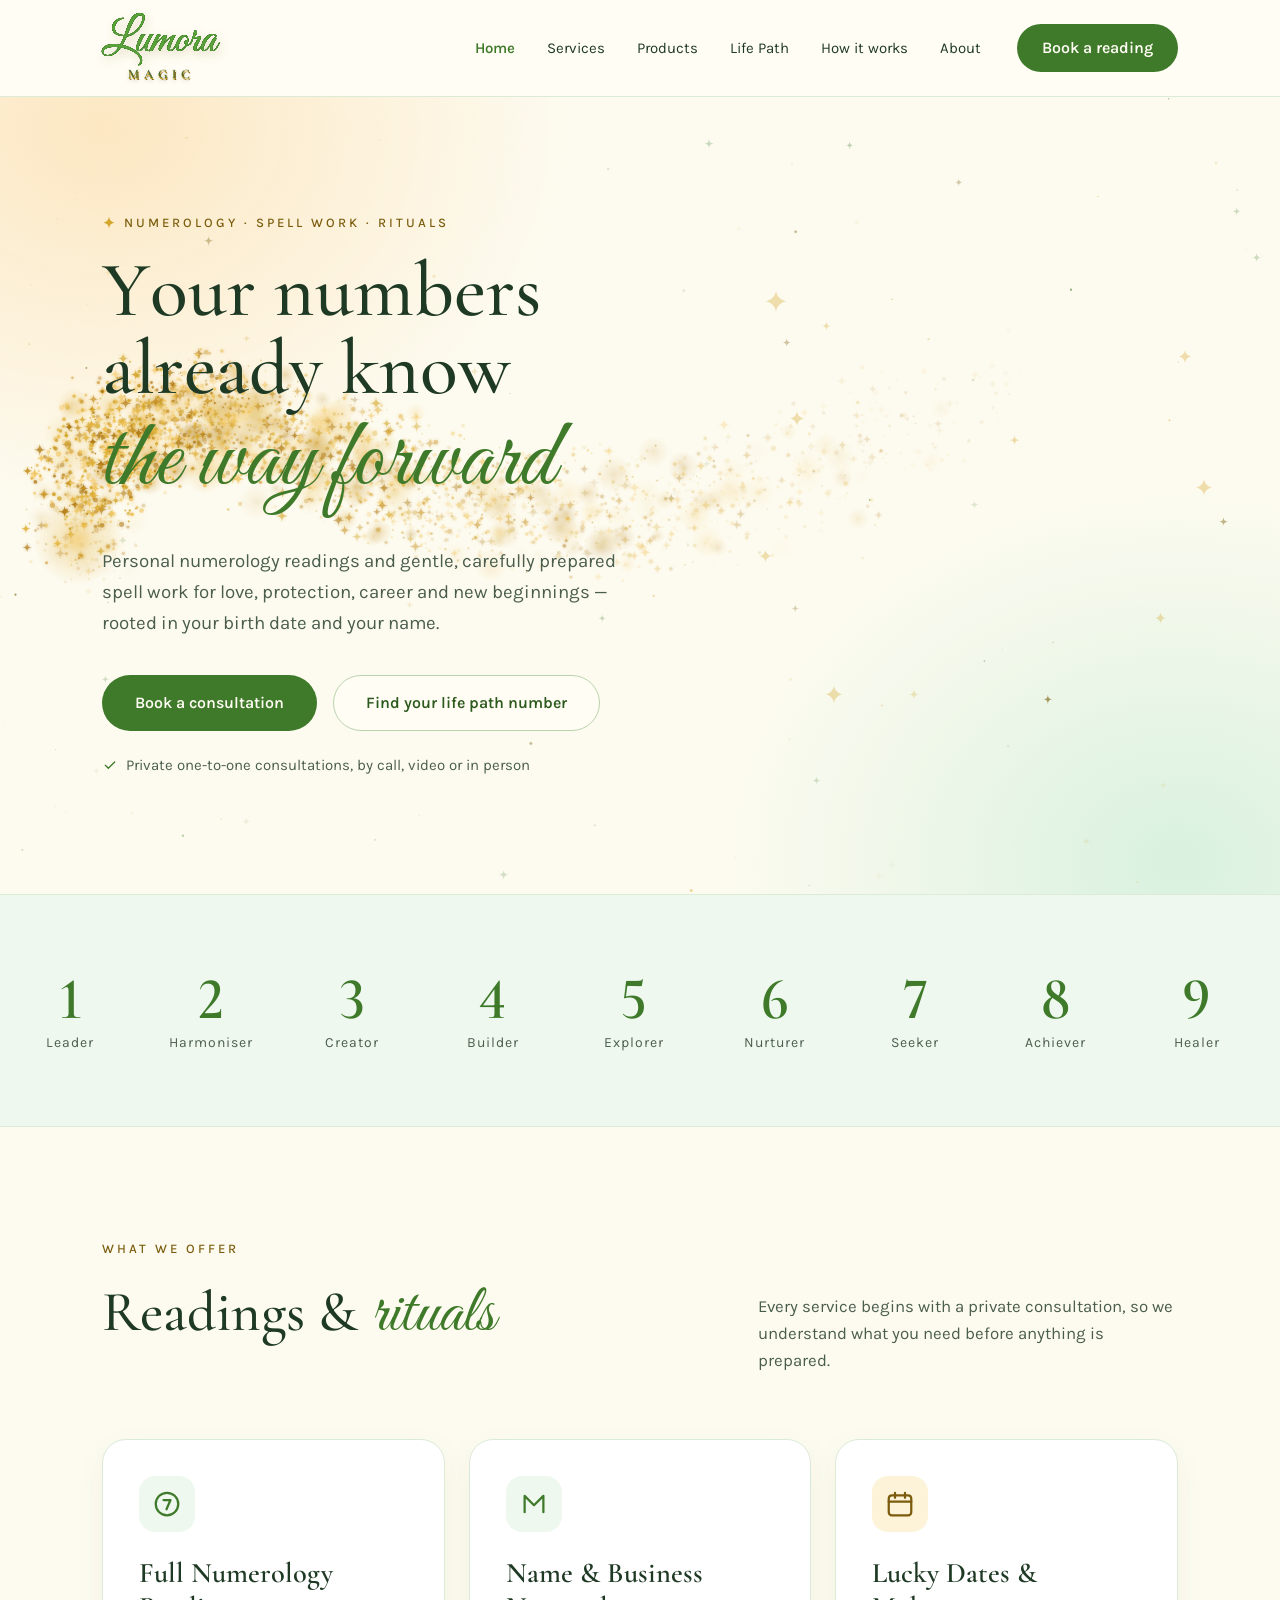
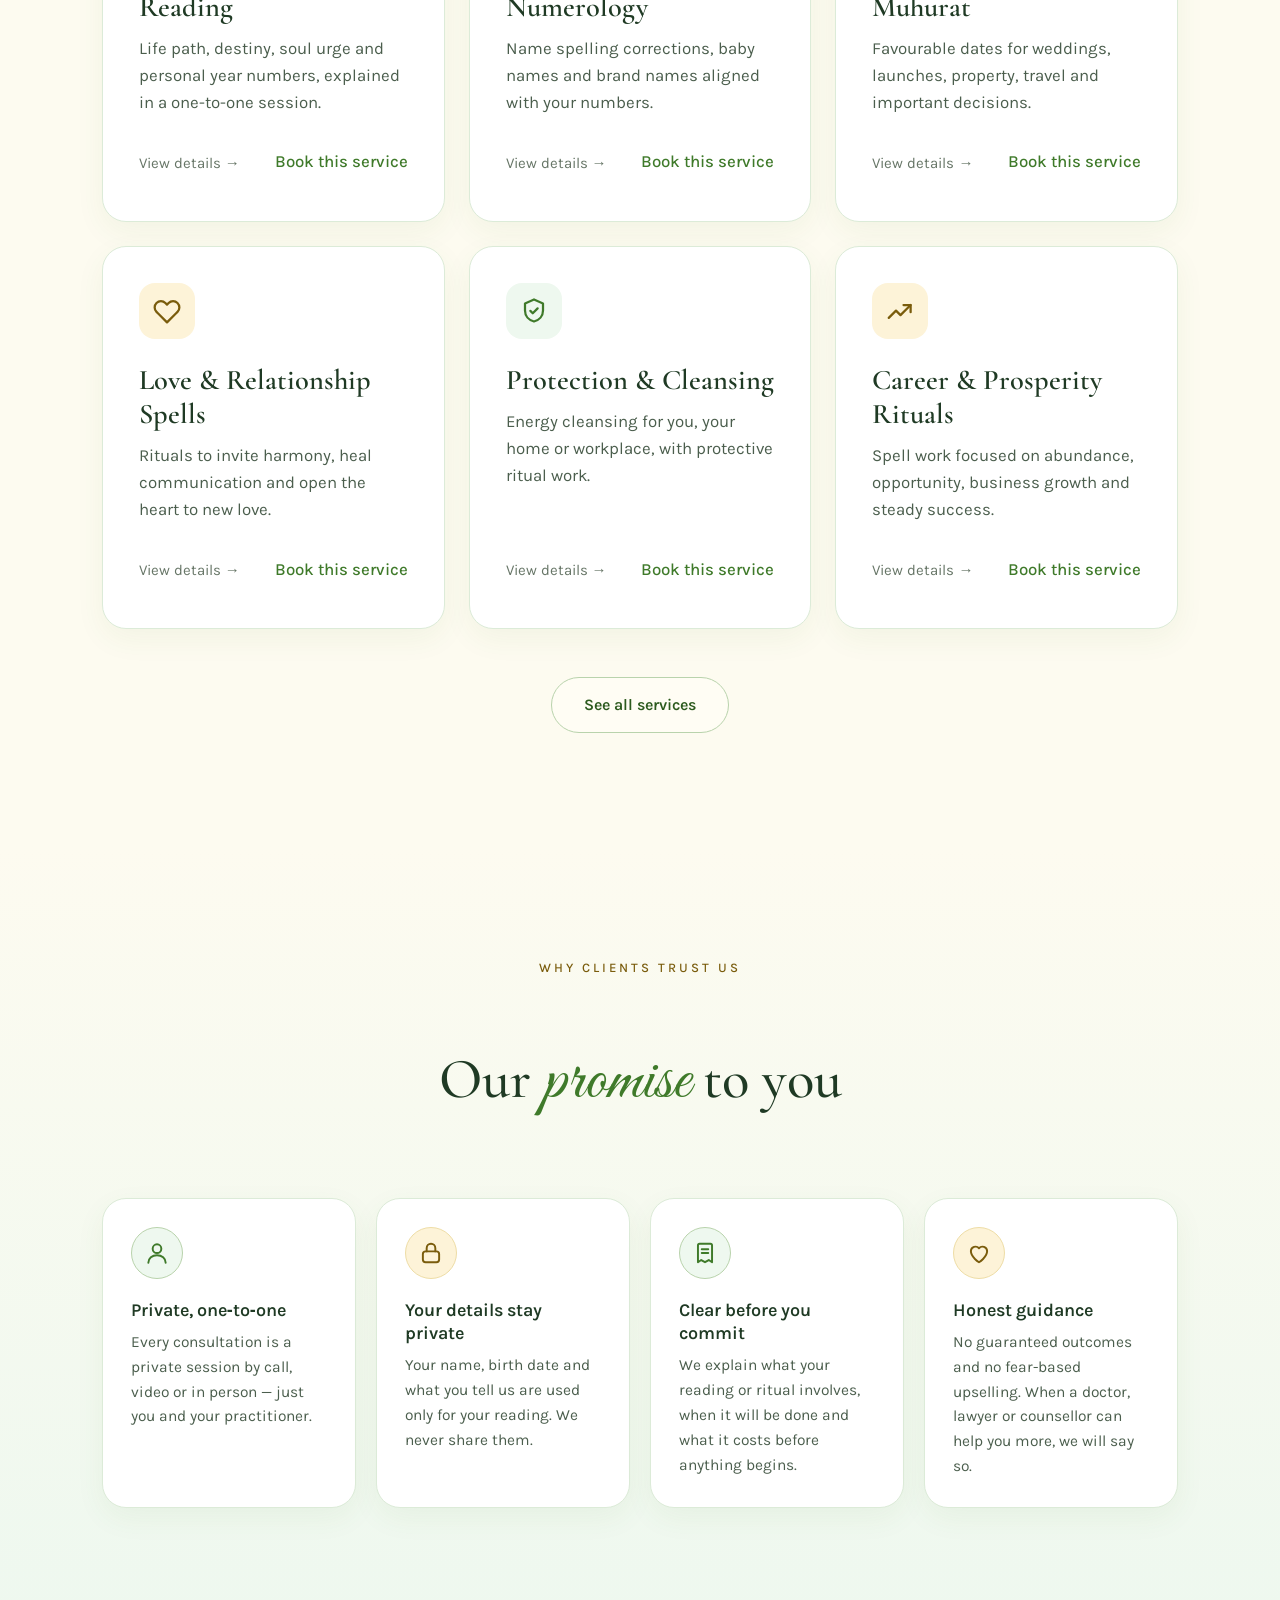
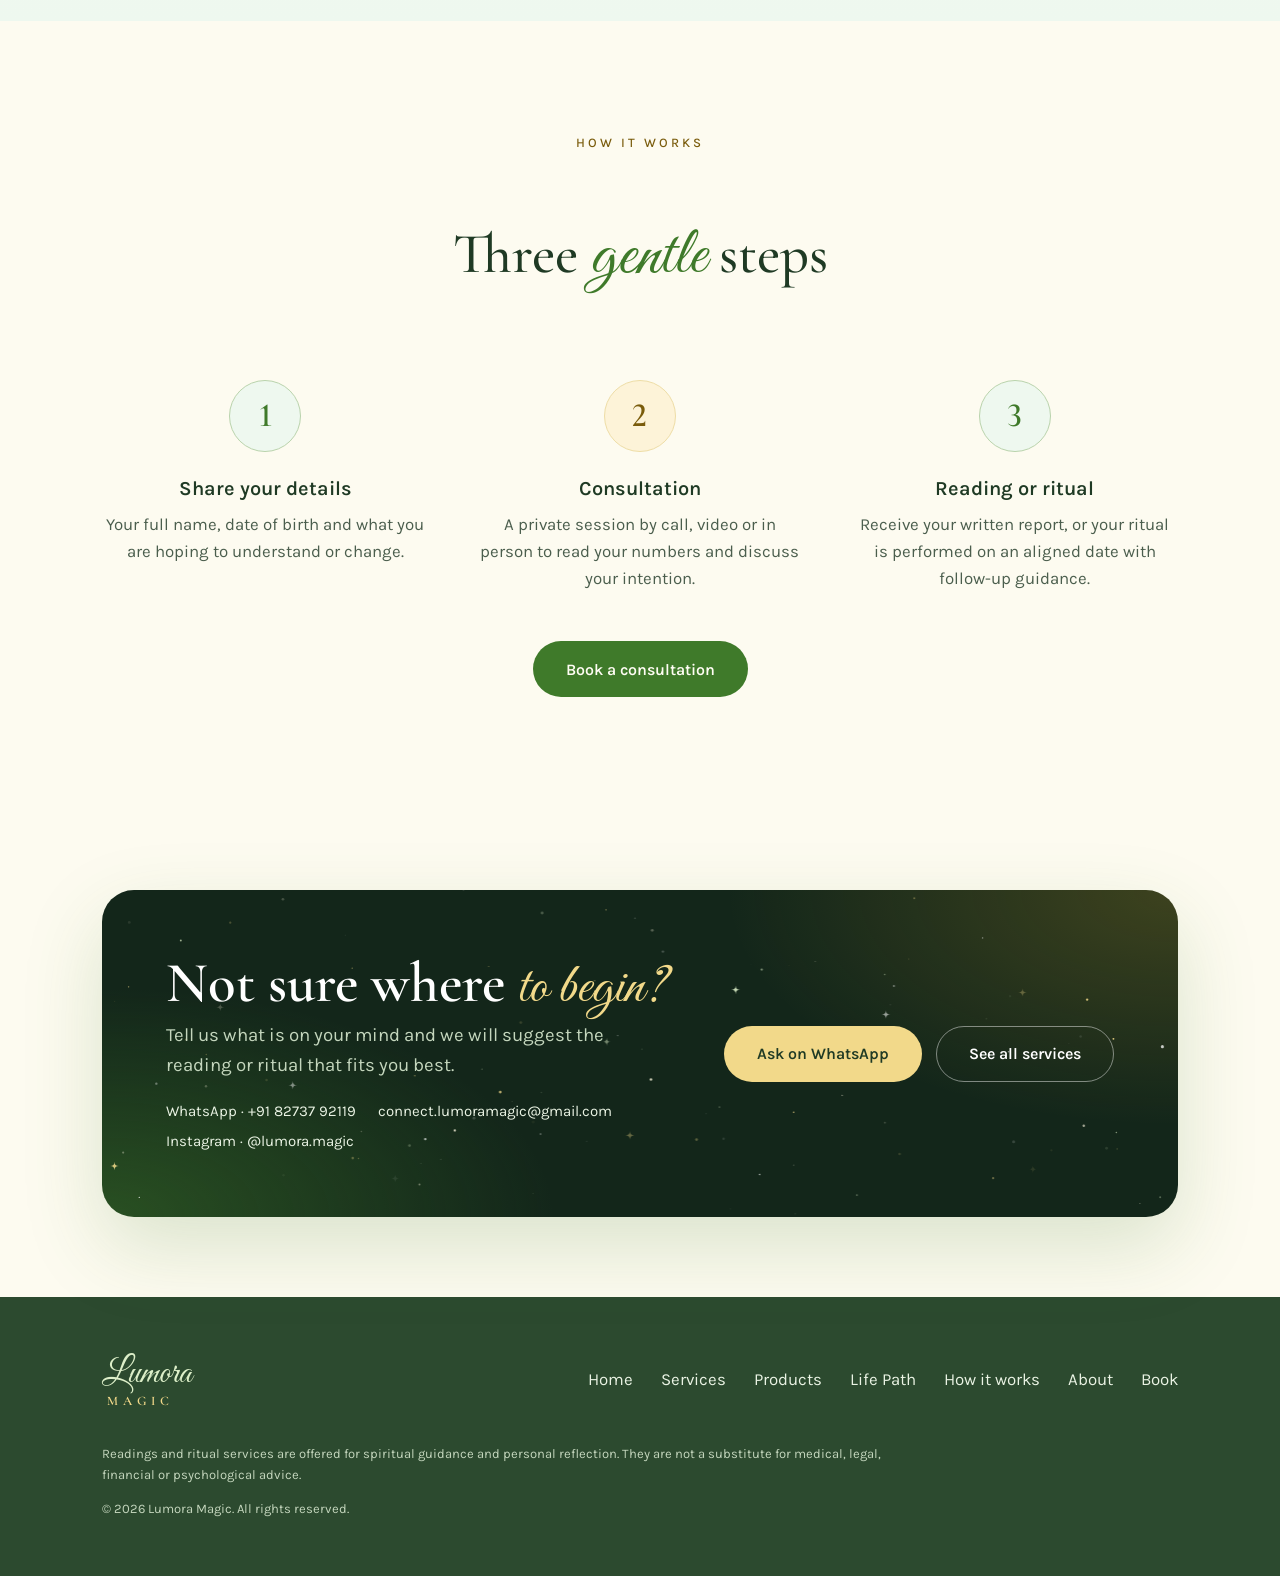
==== index.html @ 774439e6 "Make the review cards smaller on phones On phones each review card is narrower (about one and a half" ====
<!DOCTYPE html>
<html lang="en-IN">
<head>
<meta charset="utf-8">
<meta name="viewport" content="width=device-width, initial-scale=1">
<title>Lumora Magic — Numerology Readings &amp; Spell Work</title>
<meta name="description" content="Personal numerology readings, name numerology, lucky dates and spell work for love, protection and prosperity. Book a consultation with Lumora Magic.">
<meta name="theme-color" content="#3F7A2A">

<meta property="og:type" content="website">
<meta property="og:site_name" content="Lumora Magic">
<meta property="og:title" content="Lumora Magic — Numerology Readings &amp; Spell Work">
<meta property="og:description" content="Personal numerology readings, name numerology, lucky dates and spell work for love, protection and prosperity. Book a consultation with Lumora Magic.">
<meta property="og:image" content="assets/images/lumora-logo.jpg">
<meta property="og:image:alt" content="Lumora Magic logo">
<meta name="twitter:card" content="summary_large_image">
<meta name="twitter:title" content="Lumora Magic — Numerology Readings &amp; Spell Work">
<meta name="twitter:description" content="Personal numerology readings, name numerology, lucky dates and spell work for love, protection and prosperity. Book a consultation with Lumora Magic.">
<meta name="twitter:image" content="assets/images/lumora-logo.jpg">

<link rel="icon" href="assets/favicon.svg" type="image/svg+xml">
<link rel="preconnect" href="https://fonts.googleapis.com">
<link rel="preconnect" href="https://fonts.gstatic.com" crossorigin>
<link rel="stylesheet" href="https://fonts.googleapis.com/css2?family=Cormorant+Garamond:ital,wght@0,500;0,600;1,500&amp;family=Great+Vibes&amp;family=Karla:wght@400;500;600&amp;display=swap">
<link rel="stylesheet" href="css/styles.css?v=20260926-18">
<script src="js/main.js?v=20260926-5" defer></script>
</head>
<body>

<a class="skip-link" href="#main">Skip to content</a>

<header class="header" id="site-header">
  <div class="container header__inner">
    <a class="wordmark" href="/" aria-label="Lumora Magic home">
      <span class="wordmark__script">Lumora</span>
      <span class="wordmark__sub">MAGIC</span>
    </a>

    <button class="nav-toggle" type="button" id="nav-toggle" aria-label="Open menu" aria-expanded="false" aria-controls="primary-nav">
      <span class="nav-toggle__bars" aria-hidden="true"><span></span><span></span><span></span></span>
    </button>

    <nav class="nav" id="primary-nav" aria-label="Primary">
      <ul class="nav__list">
        <li><a class="nav__link" href="/" aria-current="page">Home</a></li>
        <li><a class="nav__link" href="/services">Services</a></li>
        <li><a class="nav__link" href="/products">Products</a></li>
        <li><a class="nav__link" href="/life-path">Life Path</a></li>
        <li><a class="nav__link" href="/how-it-works">How it works</a></li>
        <li><a class="nav__link" href="/about">About</a></li>
      </ul>
      <a class="btn btn--primary btn--compact nav__cta" href="/book">Book a reading</a>
    </nav>
  </div>
</header>

<main id="main">

  <!-- ===================== HERO ===================== -->
  <section class="hero" id="top">
    <canvas class="starfield" data-palette="dawn" aria-hidden="true"></canvas>
    <!-- Golden glitter flight across the whole hero, drawn by initGlitter() in main.js. -->
    <canvas class="glitter" aria-hidden="true"></canvas>
    <div class="container hero__inner">
      <div class="hero__text">
        <p class="eyebrow">
          <svg class="eyebrow__spark" width="14" height="14" viewBox="0 0 24 24" aria-hidden="true" focusable="false"><path d="M12 1.6c.7 5.2 4.5 9 9.7 9.7-5.2.7-9 4.5-9.7 9.7-.7-5.2-4.5-9-9.7-9.7 5.2-.7 9-4.5 9.7-9.7Z" fill="currentColor"/></svg>
          Numerology · Spell work · Rituals
        </p>

        <h1 class="h1">
          <span class="h1__line">Your numbers</span>
          <span class="h1__line">already know</span>
          <span class="script h1__script">the way forward</span>
        </h1>

        <p class="hero__lede">Personal numerology readings and gentle, carefully prepared spell work for love, protection, career and new beginnings — rooted in your birth date and your name.</p>

        <div class="hero__actions">
          <a class="btn btn--primary" href="/book">Book a consultation</a>
          <a class="btn btn--secondary" href="/life-path">Find your life path number</a>
        </div>

        <p class="hero__note">
          <svg width="16" height="16" viewBox="0 0 24 24" fill="none" stroke="currentColor" stroke-width="2" stroke-linecap="round" stroke-linejoin="round" aria-hidden="true" focusable="false"><path d="m5 12.5 4.5 4.5L19 7.5"/></svg>
          Private one-to-one consultations, by call, video or in person
        </p>
      </div>

      <div class="hero__media">
        <div class="sparkles" aria-hidden="true">
          <svg class="sparkle sparkle--1" width="26" height="26" viewBox="0 0 24 24" focusable="false"><path d="M12 1.6c.7 5.2 4.5 9 9.7 9.7-5.2.7-9 4.5-9.7 9.7-.7-5.2-4.5-9-9.7-9.7 5.2-.7 9-4.5 9.7-9.7Z" fill="currentColor"/></svg>
          <svg class="sparkle sparkle--2" width="16" height="16" viewBox="0 0 24 24" focusable="false"><path d="M12 1.6c.7 5.2 4.5 9 9.7 9.7-5.2.7-9 4.5-9.7 9.7-.7-5.2-4.5-9-9.7-9.7 5.2-.7 9-4.5 9.7-9.7Z" fill="currentColor"/></svg>
          <svg class="sparkle sparkle--3" width="20" height="20" viewBox="0 0 24 24" focusable="false"><path d="M12 1.6c.7 5.2 4.5 9 9.7 9.7-5.2.7-9 4.5-9.7 9.7-.7-5.2-4.5-9-9.7-9.7 5.2-.7 9-4.5 9.7-9.7Z" fill="currentColor"/></svg>
          <svg class="sparkle sparkle--4" width="13" height="13" viewBox="0 0 24 24" focusable="false"><path d="M12 1.6c.7 5.2 4.5 9 9.7 9.7-5.2.7-9 4.5-9.7 9.7-.7-5.2-4.5-9-9.7-9.7 5.2-.7 9-4.5 9.7-9.7Z" fill="currentColor"/></svg>
          <svg class="sparkle sparkle--5" width="22" height="22" viewBox="0 0 24 24" focusable="false"><path d="M12 1.6c.7 5.2 4.5 9 9.7 9.7-5.2.7-9 4.5-9.7 9.7-.7-5.2-4.5-9-9.7-9.7 5.2-.7 9-4.5 9.7-9.7Z" fill="currentColor"/></svg>
          <svg class="sparkle sparkle--6" width="15" height="15" viewBox="0 0 24 24" focusable="false"><path d="M12 1.6c.7 5.2 4.5 9 9.7 9.7-5.2.7-9 4.5-9.7 9.7-.7-5.2-4.5-9-9.7-9.7 5.2-.7 9-4.5 9.7-9.7Z" fill="currentColor"/></svg>
          <svg class="sparkle sparkle--7" width="18" height="18" viewBox="0 0 24 24" focusable="false"><path d="M12 1.6c.7 5.2 4.5 9 9.7 9.7-5.2.7-9 4.5-9.7 9.7-.7-5.2-4.5-9-9.7-9.7 5.2-.7 9-4.5 9.7-9.7Z" fill="currentColor"/></svg>
        </div>
      </div>
    </div>
  </section>

<!-- ===================== NUMBERS STRIP ===================== -->
  <div class="numbers">
    <div class="container">
      <ul class="numbers__list">
        <li class="numbers__item"><span class="numbers__digit">1</span><span class="numbers__label">Leader</span></li>
        <li class="numbers__item"><span class="numbers__digit">2</span><span class="numbers__label">Harmoniser</span></li>
        <li class="numbers__item"><span class="numbers__digit">3</span><span class="numbers__label">Creator</span></li>
        <li class="numbers__item"><span class="numbers__digit">4</span><span class="numbers__label">Builder</span></li>
        <li class="numbers__item"><span class="numbers__digit">5</span><span class="numbers__label">Explorer</span></li>
        <li class="numbers__item"><span class="numbers__digit">6</span><span class="numbers__label">Nurturer</span></li>
        <li class="numbers__item"><span class="numbers__digit">7</span><span class="numbers__label">Seeker</span></li>
        <li class="numbers__item"><span class="numbers__digit">8</span><span class="numbers__label">Achiever</span></li>
        <li class="numbers__item"><span class="numbers__digit">9</span><span class="numbers__label">Healer</span></li>
      </ul>
    </div>
  </div>

<!-- ===================== SERVICES ===================== -->
  <!--
    The first six services from the API (GET /api/services), managed in /admin.
    These cards stay if the API can't be reached.
  -->
  <section class="section" id="offer">
    <div class="container">
      <div class="section__head">
        <div class="section__head-main">
          <p class="eyebrow">What we offer</p>
          <h2 class="h2"><span class="h2__serif">Readings &amp;</span> <span class="script script--h2">rituals</span></h2>
        </div>
        <p class="section__head-text">Every service begins with a private consultation, so we understand what you need before anything is prepared.</p>
      </div>

      <ul class="cards cards--swipe" id="service-cards" data-limit="6">
        <li class="card card--linked">
          <span class="card__icon card__icon--green">
            <svg width="30" height="30" viewBox="0 0 24 24" fill="none" stroke="currentColor" stroke-width="1.8" stroke-linecap="round" stroke-linejoin="round" aria-hidden="true" focusable="false"><circle cx="12" cy="12" r="9"/><path d="M9.2 8.8h5.6l-3.2 7.4"/></svg>
          </span>
          <h3 class="card__title"><a class="card__title-link" href="/service?slug=full-numerology-reading">Full Numerology Reading</a></h3>
          <p class="card__text">Life path, destiny, soul urge and personal year numbers, explained in a one-to-one session.</p>
          <div class="card__links"><span class="card__more" aria-hidden="true">View details &rarr;</span> <a class="card__link" href="/book?service=Full%20Numerology%20Reading">Book this service</a></div>
        </li>

        <li class="card card--linked">
          <span class="card__icon card__icon--green">
            <svg width="30" height="30" viewBox="0 0 24 24" fill="none" stroke="currentColor" stroke-width="1.8" stroke-linecap="round" stroke-linejoin="round" aria-hidden="true" focusable="false"><path d="M4.5 18.5V5.5L12 13l7.5-7.5v13"/></svg>
          </span>
          <h3 class="card__title"><a class="card__title-link" href="/service?slug=name-business-numerology">Name &amp; Business Numerology</a></h3>
          <p class="card__text">Name spelling corrections, baby names and brand names aligned with your numbers.</p>
          <div class="card__links"><span class="card__more" aria-hidden="true">View details &rarr;</span> <a class="card__link" href="/book?service=Name%20%26%20Business%20Numerology">Book this service</a></div>
        </li>

        <li class="card card--linked">
          <span class="card__icon card__icon--gold">
            <svg width="30" height="30" viewBox="0 0 24 24" fill="none" stroke="currentColor" stroke-width="1.8" stroke-linecap="round" stroke-linejoin="round" aria-hidden="true" focusable="false"><rect x="3" y="5" width="18" height="16" rx="2.5"/><path d="M8 3v4M16 3v4M3 10h18"/></svg>
          </span>
          <h3 class="card__title"><a class="card__title-link" href="/service?slug=lucky-dates-muhurat">Lucky Dates &amp; Muhurat</a></h3>
          <p class="card__text">Favourable dates for weddings, launches, property, travel and important decisions.</p>
          <div class="card__links"><span class="card__more" aria-hidden="true">View details &rarr;</span> <a class="card__link" href="/book?service=Lucky%20Dates%20%26%20Muhurat">Book this service</a></div>
        </li>

        <li class="card card--linked">
          <span class="card__icon card__icon--gold">
            <svg width="30" height="30" viewBox="0 0 24 24" fill="none" stroke="currentColor" stroke-width="1.8" stroke-linecap="round" stroke-linejoin="round" aria-hidden="true" focusable="false"><path d="M20.4 5.6a5 5 0 0 0-7.1 0L12 6.9l-1.3-1.3a5 5 0 1 0-7.1 7.1l1.3 1.3L12 21.1l7.1-7.1 1.3-1.3a5 5 0 0 0 0-7.1Z"/></svg>
          </span>
          <h3 class="card__title"><a class="card__title-link" href="/service?slug=love-relationship-spells">Love &amp; Relationship Spells</a></h3>
          <p class="card__text">Rituals to invite harmony, heal communication and open the heart to new love.</p>
          <div class="card__links"><span class="card__more" aria-hidden="true">View details &rarr;</span> <a class="card__link" href="/book?service=Love%20%26%20Relationship%20Spells">Book this service</a></div>
        </li>

        <li class="card card--linked">
          <span class="card__icon card__icon--green">
            <svg width="30" height="30" viewBox="0 0 24 24" fill="none" stroke="currentColor" stroke-width="1.8" stroke-linecap="round" stroke-linejoin="round" aria-hidden="true" focusable="false"><path d="M12 2.8 19.2 6v5.6c0 4.5-3 7.8-7.2 8.8-4.2-1-7.2-4.3-7.2-8.8V6Z"/><path d="M9.1 11.9 11 13.8l3.9-3.9"/></svg>
          </span>
          <h3 class="card__title"><a class="card__title-link" href="/service?slug=protection-cleansing">Protection &amp; Cleansing</a></h3>
          <p class="card__text">Energy cleansing for you, your home or workplace, with protective ritual work.</p>
          <div class="card__links"><span class="card__more" aria-hidden="true">View details &rarr;</span> <a class="card__link" href="/book?service=Protection%20%26%20Cleansing">Book this service</a></div>
        </li>

        <li class="card card--linked">
          <span class="card__icon card__icon--gold">
            <svg width="30" height="30" viewBox="0 0 24 24" fill="none" stroke="currentColor" stroke-width="1.8" stroke-linecap="round" stroke-linejoin="round" aria-hidden="true" focusable="false"><path d="M3 17.5 8.8 11.7l3.6 3.6L20.5 7.2"/><path d="M14.8 7.2h5.7v5.7"/></svg>
          </span>
          <h3 class="card__title"><a class="card__title-link" href="/service?slug=career-prosperity-rituals">Career &amp; Prosperity Rituals</a></h3>
          <p class="card__text">Spell work focused on abundance, opportunity, business growth and steady success.</p>
          <div class="card__links"><span class="card__more" aria-hidden="true">View details &rarr;</span> <a class="card__link" href="/book?service=Career%20%26%20Prosperity%20Rituals">Book this service</a></div>
        </li>
      </ul>
      <p class="section__cta"><a class="btn btn--secondary" href="/services">See all services</a></p>
    </div>
  </section>

<!-- ===================== PROMISE ===================== -->
  <section class="section promise" aria-labelledby="promise-title">
    <div class="container">
      <div class="section__head section__head--center">
        <p class="eyebrow">Why clients trust us</p>
        <h2 class="h2" id="promise-title"><span class="h2__serif">Our</span> <span class="script script--h2">promise</span> <span class="h2__serif">to you</span></h2>
      </div>

      <ul class="promises">
        <li class="promise__item">
          <span class="promise__icon"><svg width="26" height="26" viewBox="0 0 24 24" fill="none" stroke="currentColor" stroke-width="1.8" stroke-linecap="round" stroke-linejoin="round" aria-hidden="true" focusable="false"><circle cx="12" cy="8" r="4"/><path d="M4 21c0-4 3.6-7 8-7s8 3 8 7"/></svg></span>
          <h3 class="promise__title">Private, one&#8209;to&#8209;one</h3>
          <p class="promise__text">Every consultation is a private session by call, video or in person &mdash; just you and your practitioner.</p>
        </li>
        <li class="promise__item">
          <span class="promise__icon promise__icon--gold"><svg width="26" height="26" viewBox="0 0 24 24" fill="none" stroke="currentColor" stroke-width="1.8" stroke-linecap="round" stroke-linejoin="round" aria-hidden="true" focusable="false"><rect x="4.5" y="10.5" width="15" height="10" rx="2.5"/><path d="M8 10.5V7.5a4 4 0 0 1 8 0v3"/></svg></span>
          <h3 class="promise__title">Your details stay private</h3>
          <p class="promise__text">Your name, birth date and what you tell us are used only for your reading. We never share them.</p>
        </li>
        <li class="promise__item">
          <span class="promise__icon"><svg width="26" height="26" viewBox="0 0 24 24" fill="none" stroke="currentColor" stroke-width="1.8" stroke-linecap="round" stroke-linejoin="round" aria-hidden="true" focusable="false"><path d="M7 3.5h10a1.5 1.5 0 0 1 1.5 1.5v15.5l-3-2-3.5 2-3.5-2-3 2V5A1.5 1.5 0 0 1 7 3.5Z"/><path d="M9 8.5h6M9 12h6"/></svg></span>
          <h3 class="promise__title">Clear before you commit</h3>
          <p class="promise__text">We explain what your reading or ritual involves, when it will be done and what it costs before anything begins.</p>
        </li>
        <li class="promise__item">
          <span class="promise__icon promise__icon--gold"><svg width="26" height="26" viewBox="0 0 24 24" fill="none" stroke="currentColor" stroke-width="1.8" stroke-linecap="round" stroke-linejoin="round" aria-hidden="true" focusable="false"><path d="M12 20.5s-7.5-4.6-7.5-10.3A4.3 4.3 0 0 1 12 7.6a4.3 4.3 0 0 1 7.5 2.6c0 5.7-7.5 10.3-7.5 10.3Z"/></svg></span>
          <h3 class="promise__title">Honest guidance</h3>
          <p class="promise__text">No guaranteed outcomes and no fear-based upselling. When a doctor, lawyer or counsellor can help you more, we will say so.</p>
        </li>
      </ul>
    </div>
  </section>

<!-- ===================== HOW IT WORKS ===================== -->
  <section class="section" id="process">
    <div class="container">
      <div class="section__head section__head--center">
        <p class="eyebrow">How it works</p>
        <h2 class="h2"><span class="h2__serif">Three</span> <span class="script script--h2">gentle</span> <span class="h2__serif">steps</span></h2>
      </div>
      <ol class="steps">
        <li class="step">
          <span class="step__badge step__badge--mint">1</span>
          <h3 class="step__title">Share your details</h3>
          <p class="step__text">Your full name, date of birth and what you are hoping to understand or change.</p>
        </li>
        <li class="step">
          <span class="step__badge step__badge--gold">2</span>
          <h3 class="step__title">Consultation</h3>
          <p class="step__text">A private session by call, video or in person to read your numbers and discuss your intention.</p>
        </li>
        <li class="step">
          <span class="step__badge step__badge--mint">3</span>
          <h3 class="step__title">Reading or ritual</h3>
          <p class="step__text">Receive your written report, or your ritual is performed on an aligned date with follow-up guidance.</p>
        </li>
      </ol>
      <p class="section__cta"><a class="btn btn--primary" href="/book">Book a consultation</a></p>
    </div>
  </section>

<!-- ===================== PRACTITIONER ===================== -->
  <!-- Filled from GET /api/practitioners; stays hidden until one is added in /admin. -->
  <section class="section about" id="meet" aria-labelledby="meet-title" hidden>
    <div class="container about__list">
      <div class="section__head section__head--center about__head">
        <p class="eyebrow">Who you&rsquo;ll be speaking with</p>
        <h2 class="h2" id="meet-title"><span class="h2__serif">Meet your</span> <span class="script script--h2">practitioner</span></h2>
      </div>
      <div class="about__list" id="home-practitioners"></div>
    </div>
  </section>

<!-- ===================== TESTIMONIALS ===================== -->
  <!-- Clients' own words from GET /api/testimonials (Reviews in /admin); hidden until one is added. -->
  <section class="section" id="testimonials" aria-labelledby="testimonials-title" hidden>
    <div class="container">
      <div class="section__head section__head--center">
        <h2 class="h2" id="testimonials-title"><span class="h2__serif">Words from</span> <span class="script script--h2">clients</span></h2>
      </div>
      <div class="reviews" role="region" aria-label="Client reviews">
        <ul class="reviews__track" id="testimonial-cards"></ul>
      </div>
    </div>
  </section>

<!-- ===================== CTA BAND ===================== -->
  <section class="cta-band" aria-labelledby="cta-title">
    <div class="container">
      <div class="cta-band__panel">
        <canvas class="starfield" data-palette="night" aria-hidden="true"></canvas>
        <div class="cta-band__inner">
          <div>
            <h2 class="cta-band__title" id="cta-title">Not sure where <span class="script">to begin?</span></h2>
            <p class="cta-band__text">Tell us what is on your mind and we will suggest the reading or ritual that fits you best.</p>
            <ul class="cta-band__contact">
              <li><a id="contact-whatsapp" href="https://wa.me/918273792119" target="_blank" rel="noopener">WhatsApp · +91 82737 92119</a></li>
              <li><a id="contact-email" href="mailto:connect.lumoramagic@gmail.com">connect.lumoramagic@gmail.com</a></li>
              <li><a id="contact-instagram" href="https://instagram.com/lumora.magic" target="_blank" rel="noopener">Instagram · @lumora.magic</a></li>
            </ul>
          </div>
          <div class="cta-band__actions">
            <a class="btn btn--glow" id="cta-whatsapp" href="https://wa.me/918273792119" target="_blank" rel="noopener">Ask on WhatsApp</a>
            <a class="btn btn--secondary" href="/services">See all services</a>
          </div>
        </div>
      </div>
    </div>
  </section>

</main>

<footer class="footer">
  <div class="container">
    <div class="footer__top">
      <p class="footer__wordmark">
        <span class="footer__script">Lumora</span>
        <span class="footer__sub">MAGIC</span>
      </p>
      <nav class="footer__nav" aria-label="Footer">
        <ul class="footer__list">
          <li><a class="footer__link" href="/">Home</a></li>
          <li><a class="footer__link" href="/services">Services</a></li>
          <li><a class="footer__link" href="/products">Products</a></li>
          <li><a class="footer__link" href="/life-path">Life Path</a></li>
          <li><a class="footer__link" href="/how-it-works">How it works</a></li>
          <li><a class="footer__link" href="/about">About</a></li>
          <li><a class="footer__link" href="/book">Book</a></li>
        </ul>
      </nav>
    </div>

    <p class="footer__disclaimer">Readings and ritual services are offered for spiritual guidance and personal reflection. They are not a substitute for medical, legal, financial or psychological advice.</p>
    <p class="footer__copy">&copy; <span id="year">2026</span> Lumora Magic. All rights reserved.</p>
  </div>
</footer>

</body>
</html>
---- css/styles.css ----
/* =========================================================
   Lumora Magic — styles.css
   Mobile-first. All design tokens live on :root.
   Breakpoints: 640px (sm) and 1024px (lg).
   ========================================================= */

/* ---------- 1. Tokens ---------- */

:root {
  /* Colour */
  --cream: #FDFBF0;
  --cream-light: #FFFDF4;
  --card: #FFFFFF;
  --mint-50: #EEF8EF;
  --mint-200: #D9F1DF;
  --butter: #FBF4CF;
  --peach: #FCE7C2;
  --gold-tint: #FDF3D8;
  --gold-line: #EEDDA6;
  --green: #3F7A2A;
  --green-dark: #2C5A1D;
  --ink: #1F3A24;
  --body: #4B5E4D;
  --muted: #667566;
  --gold: #D4A72C;
  --gold-text: #7A5C0C;
  --line: #DCEBD8;
  --soft-line: #B9D3AC;
  --field-line: #C3D9B8;
  --result-bg: #FFFDF6;
  --result-line: #E9E2B8;
  --wordmark-sub: #4B6B3A;
  --wordmark-face: #5AA23A;
  --footer: #2C4A2F;
  --footer-text: #EAF3E4;
  --footer-muted: #C4D6BD;
  --footer-script: #DDEFC9;
  --footer-gold: #F2D98A;
  --error: #B03A2E;

  /* Type families */
  --font-script: 'Great Vibes', 'Brush Script MT', cursive;
  --font-serif: 'Cormorant Garamond', Georgia, 'Times New Roman', serif;
  --font-sans: 'Karla', 'Helvetica Neue', Arial, sans-serif;

  /* Type scale — interpolated between 360px and 1440px viewports */
  --fs-h1: clamp(2.75rem, 1.917rem + 3.704vw, 5.25rem);        /* 44 → 84 */
  --fs-h1-script: clamp(3.5rem, 2.5rem + 4.444vw, 6.5rem);     /* 56 → 104 */
  --fs-h2: clamp(2.375rem, 1.917rem + 2.037vw, 3.75rem);       /* 38 → 60 */
  --fs-h2-script: clamp(3rem, 2.5rem + 2.222vw, 4.5rem);       /* 48 → 72 */
  --fs-h3: clamp(1.5625rem, 1.479rem + 0.37vw, 1.8125rem);     /* 25 → 29 */
  --fs-lede: clamp(1.0625rem, 1.021rem + 0.185vw, 1.1875rem);  /* 17 → 19 */
  --fs-body: clamp(1rem, 0.979rem + 0.093vw, 1.0625rem);       /* 16 → 17 */
  --fs-digit: clamp(2.75rem, 2.375rem + 1.667vw, 3.875rem);    /* 44 → 62 */
  --fs-result: clamp(5.5rem, 4.417rem + 4.815vw, 8.75rem);     /* 88 → 140 */
  --fs-result-title: clamp(2rem, 1.75rem + 1.111vw, 2.75rem);  /* 32 → 44 */
  --fs-empty-title: clamp(1.625rem, 1.5rem + 0.556vw, 2rem);   /* 26 → 32 */

  /* Rhythm and shape */
  --container: 1248px;
  --gutter: clamp(20px, 6.7vw, 96px);
  --space-section: clamp(4.5rem, 3.5rem + 4.444vw, 7.5rem);    /* 72 → 120 */
  --header-h: 72px;
  --radius-card: 24px;
  --radius-panel: 32px;
  --radius-field: 14px;
  --shadow-card: 0 10px 30px rgba(63, 122, 42, 0.06);
  --shadow-panel: 0 20px 50px rgba(63, 122, 42, 0.12);
  --shadow-hero: 0 30px 80px rgba(63, 122, 42, 0.18);
}

@media (min-width: 1024px) {
  :root { --header-h: 96px; }
}

/* ---------- 2. Base ---------- */

*,
*::before,
*::after { box-sizing: border-box; }

html {
  scroll-behavior: smooth;
  -webkit-text-size-adjust: 100%;
}

body {
  margin: 0;
  background: var(--cream);
  color: var(--body);
  font-family: var(--font-sans);
  font-size: var(--fs-body);
  line-height: 1.6;
  overflow-x: hidden;
}

h1, h2, h3, p, figure, blockquote, dl, dd { margin: 0; }

ul, ol { margin: 0; padding: 0; list-style: none; }

img { max-width: 100%; height: auto; display: block; }

/* The hidden attribute always wins over a display set elsewhere (img, grid, flex…). */
[hidden] { display: none !important; }

a { color: var(--green); }

button { font: inherit; }

:focus-visible {
  outline: 2px solid var(--green);
  outline-offset: 2px;
}

[id] { scroll-margin-top: calc(var(--header-h) + 16px); }

.skip-link {
  position: absolute;
  left: 16px;
  top: -200px;
  z-index: 100;
  background: var(--cream-light);
  color: var(--ink);
  border: 1px solid var(--line);
  border-radius: 999px;
  padding: 12px 24px;
  font-weight: 600;
  text-decoration: none;
  transition: top 0.15s ease;
}

.skip-link:focus-visible { top: 12px; }

/* ---------- 3. Layout ---------- */

.container {
  width: 100%;
  max-width: var(--container);
  margin-inline: auto;
  padding-inline: var(--gutter);
}

.section { padding-block: var(--space-section); }

/* Booking button closing a page section. */
.section__cta { margin-top: 48px; text-align: center; }
.section__cta--start { margin-top: 32px; text-align: left; }

.section__head { display: grid; gap: 20px; }

.section__head--center { text-align: center; justify-items: center; }

.section__head-text {
  max-width: 420px;
  color: var(--body);
}

@media (min-width: 1024px) {
  .section__head {
    grid-template-columns: 1fr auto;
    align-items: end;
    gap: 48px;
  }
  .section__head--center { grid-template-columns: 1fr; }
}

/* ---------- 4. Typography ---------- */

.script {
  font-family: var(--font-script);
  font-weight: 400;
  color: var(--green);
  line-height: 1.15;
}

.script--block { display: block; }

.eyebrow {
  display: flex;
  align-items: flex-start;
  gap: 8px;
  font-family: var(--font-sans);
  font-weight: 500;
  font-size: 0.8125rem;
  line-height: 1.4;
  letter-spacing: 3px;
  text-transform: uppercase;
  color: var(--gold-text);
  margin-bottom: 18px;
}

.section__head--center .eyebrow { justify-content: center; }

.eyebrow__spark { color: var(--gold); flex: none; margin-top: 0.16em; }

.h1 {
  font-family: var(--font-serif);
  font-weight: 500;
  font-size: var(--fs-h1);
  line-height: 1;
  color: var(--ink);
  margin-bottom: 28px;
}

.h1__line { display: block; }

.h1__script {
  display: block;
  font-size: var(--fs-h1-script);
}

.h2 {
  font-family: var(--font-serif);
  font-weight: 500;
  font-size: var(--fs-h2);
  line-height: 1.05;
  color: var(--ink);
  margin-bottom: 20px;
}

.h2__serif { display: inline; }

.h2__serif--block { display: block; }

.script--h2 { font-size: var(--fs-h2-script); }

/* ---------- 5. Buttons ---------- */

.btn {
  display: inline-flex;
  align-items: center;
  justify-content: center;
  min-height: 56px;
  padding: 0 32px;
  border: 1px solid transparent;
  border-radius: 999px;
  font-family: var(--font-sans);
  font-weight: 600;
  font-size: 1rem;
  line-height: 1.2;
  text-align: center;
  text-decoration: none;
  cursor: pointer;
  transition: background-color 0.18s ease, color 0.18s ease, border-color 0.18s ease;
}

.btn--primary {
  background: var(--green);
  color: var(--cream-light);
}

.btn--primary:hover { background: var(--green-dark); }

.btn--secondary {
  background: var(--cream-light);
  border-color: var(--soft-line);
  color: var(--green-dark);
}

.btn--secondary:hover { border-color: var(--green); }

.btn--compact { min-height: 48px; padding: 0 24px; }

.btn--block { width: 100%; }

/* ---------- 6. Header and navigation ---------- */

.header {
  position: sticky;
  top: 0;
  z-index: 50;
  background: var(--cream-light);
  border-bottom: 1px solid var(--line);
  transition: box-shadow 0.2s ease;
  /* keeps the logo's parakeet from widening the page while it flies off-screen */
  overflow-x: clip;
}

.header--scrolled { box-shadow: 0 6px 24px rgba(63, 122, 42, 0.08); }

.header__inner {
  display: flex;
  align-items: center;
  justify-content: space-between;
  gap: 16px;
  min-height: var(--header-h);
}

.wordmark {
  display: block;
  text-align: center;
  text-decoration: none;
  line-height: 1;
}

.wordmark__script {
  display: block;
  font-family: var(--font-script);
  font-size: 2.375rem;
  line-height: 1.15;
  color: var(--green);
}

.wordmark__sub {
  display: block;
  font-family: var(--font-serif);
  font-weight: 600;
  font-size: 0.8125rem;
  letter-spacing: 5px;
  text-indent: 5px;
  color: var(--wordmark-sub);
}

.wordmark__logo { max-height: 56px; width: auto; }

/* Logo motion: "Lumora" writes itself in left to right, MAGIC settles into
   place, then a gold shine passes over "Lumora" every few seconds while a
   small star twinkles beside it. */
.wordmark { position: relative; }

.wordmark__script {
  /* Room for the script's swashes, which reach past the letters' box and
     would otherwise be cut off by the clip and the shine. */
  padding: 0.1em 0.18em;
  margin: -0.1em -0.18em;
  background: linear-gradient(100deg, var(--wordmark-face) 42%, var(--gold) 50%, #F2D98A 52%, var(--wordmark-face) 60%) 120% 0 / 300% 100% no-repeat;
  background-color: var(--wordmark-face);
  -webkit-background-clip: text;
  background-clip: text;
  -webkit-text-fill-color: transparent;
  animation:
    wordmark-write 1.3s cubic-bezier(0.55, 0.1, 0.3, 1) both,
    wordmark-shine 7s ease-in-out 1.6s infinite;
}

.wordmark__sub { animation: wordmark-settle 1.1s ease-out 0.7s both; }

.wordmark::after {
  content: "";
  position: absolute;
  top: 2px;
  right: -12px;
  width: 11px;
  height: 11px;
  background: var(--gold);
  /* the site's four-pointed sparkle */
  clip-path: polygon(50% 0, 61% 39%, 100% 50%, 61% 61%, 50% 100%, 39% 61%, 0 50%, 39% 39%);
  animation: wordmark-twinkle 3.5s ease-in-out 1.4s infinite both;
}

.wordmark:hover .wordmark__script { animation-duration: 1.3s, 1.6s; }

/* 3D look: "Lumora" sits on a stacked green extrusion with a soft gold glow
   beneath, MAGIC gets a thin gold bevel, and the whole mark sways slowly in
   perspective. The script uses stacked drop-shadows rather than text-shadow,
   which would paint over its clipped gradient. */
.wordmark {
  transform-style: preserve-3d;
  animation: wordmark-tilt 9s ease-in-out 1.8s infinite;
}

.wordmark__script {
  filter:
    drop-shadow(0.5px 0.75px 0.35px var(--green))
    drop-shadow(0.5px 0.75px 0.35px var(--green))
    drop-shadow(0.5px 0.75px 0.35px var(--green))
    drop-shadow(0.5px 0.75px 0.35px var(--green))
    drop-shadow(2px 4px 5px rgba(122, 92, 12, 0.2));
}

.wordmark__sub {
  text-shadow:
    0.3px 0.5px 0 var(--gold),
    0.6px 1px 0 var(--gold),
    0.9px 1.5px 0 var(--gold-text),
    0 3px 4px rgba(31, 58, 36, 0.3);
}

.wordmark:hover { animation-play-state: paused; }

/* A parakeet flies in from the right, sweeps over "Lumora", turns and lands
   on top of it, sits a while (tilting its head), then flies off again.
   Sized in em so it scales with the script. The flying and perched drawings
   swap at the landing and take-off keyframes. */
.wordmark::before {
  content: "";
  position: absolute;
  z-index: 1;
  font-size: 2.375rem;
  left: 1.1em;
  top: -0.28em;
  width: 0.95em;
  height: 0.95em;
  background: url("../assets/parrot-perch.svg") center / contain no-repeat;
  transform: scaleX(-1);
  pointer-events: none;
  animation: parrot-flight 20s linear 2s infinite both;
}

@keyframes parrot-flight {
  0%     { background-image: url("../assets/parrot-fly.svg"); transform: translate(85vw, 0.5em) scaleX(1); opacity: 0; }
  2%     { opacity: 1; }
  9%     { transform: translate(55vw, -0.1em) scaleX(1); }
  16%    { transform: translate(25vw, 0.4em) scaleX(1); }
  23%    { transform: translate(-0.6em, 0.1em) scaleX(1); }
  25.9%  { transform: translate(-1.2em, 0.45em) scaleX(1); }
  26%    { transform: translate(-1.2em, 0.45em) scaleX(-1); }
  31%    { transform: translate(-0.4em, -0.15em) scaleX(-1); }
  34.9%  { background-image: url("../assets/parrot-fly.svg"); transform: translate(0, -0.05em) scaleX(-1); }
  35%    { background-image: url("../assets/parrot-perch.svg"); transform: translate(0, 0) scaleX(-1); }
  79.9%  { background-image: url("../assets/parrot-perch.svg"); transform: translate(0, 0) scaleX(-1); }
  80%    { background-image: url("../assets/parrot-fly.svg"); transform: translate(0, -0.1em) scaleX(-1); }
  86%    { transform: translate(1.6em, -0.35em) scaleX(-1); }
  97%    { opacity: 1; }
  100%   { background-image: url("../assets/parrot-fly.svg"); transform: translate(85vw, 0.1em) scaleX(-1); opacity: 0; }
}

@keyframes wordmark-tilt {
  0%, 100% { transform: perspective(500px) rotateY(0deg) rotateX(0deg); }
  25%      { transform: perspective(500px) rotateY(-10deg) rotateX(4deg); }
  75%      { transform: perspective(500px) rotateY(10deg) rotateX(-3deg); }
}

@keyframes wordmark-write {
  from { clip-path: inset(-20% 100% -20% -10%); }
  to   { clip-path: inset(-20% -10% -20% -10%); }
}

@keyframes wordmark-shine {
  0%, 55% { background-position: 120% 0; }
  100%    { background-position: -20% 0; }
}

@keyframes wordmark-settle {
  from { opacity: 0; letter-spacing: 14px; text-indent: 14px; }
  to   { opacity: 1; letter-spacing: 5px; text-indent: 5px; }
}

@keyframes wordmark-twinkle {
  0%, 100% { opacity: 0; transform: scale(0.3) rotate(0deg); }
  20%      { opacity: 1; transform: scale(1) rotate(45deg); }
  45%      { opacity: 0; transform: scale(0.3) rotate(90deg); }
}

.nav-toggle {
  display: inline-flex;
  align-items: center;
  justify-content: center;
  width: 48px;
  height: 48px;
  padding: 0;
  background: transparent;
  border: 1px solid var(--line);
  border-radius: 14px;
  color: var(--ink);
  cursor: pointer;
}

.nav-toggle__bars {
  display: grid;
  gap: 5px;
  width: 20px;
}

.nav-toggle__bars span {
  display: block;
  height: 2px;
  background: currentColor;
  border-radius: 2px;
}

.nav {
  display: none;
  position: absolute;
  top: 100%;
  left: 0;
  right: 0;
  background: var(--cream-light);
  border-bottom: 1px solid var(--line);
  box-shadow: 0 12px 24px rgba(63, 122, 42, 0.08);
  padding: 8px var(--gutter) 24px;
}

.nav.is-open { display: block; }

.nav__link {
  display: block;
  padding: 14px 0;
  min-height: 48px;
  font-size: 1.0625rem;
  color: var(--ink);
  text-decoration: none;
}

.nav__link:hover { color: var(--green); }

.nav__link[aria-current="page"] { color: var(--green); font-weight: 600; }

.nav__cta { display: flex; width: 100%; margin-top: 16px; }

@media (min-width: 1024px) {
  .nav-toggle { display: none; }

  .nav,
  .nav.is-open {
    display: flex;
    align-items: center;
    gap: 36px;
    position: static;
    padding: 0;
    border: 0;
    box-shadow: none;
    background: transparent;
  }

  .nav__list {
    display: flex;
    align-items: center;
    gap: 22px;
  }

  .nav__link {
    padding: 0;
    min-height: 0;
    font-size: 0.9375rem;
  }

  .nav__cta { width: auto; margin-top: 0; }

  .wordmark__script,
  .wordmark::before { font-size: 2.875rem; }
}

@media (min-width: 1200px) {
  .nav__list { gap: 32px; }
}

/* ---------- 7. Hero ---------- */

.hero {
  position: relative;
  background-color: var(--cream);
  background-image:
    radial-gradient(60vw 48vw at 8% 4%, var(--peach) 0%, transparent 62%),
    radial-gradient(56vw 46vw at 92% 96%, var(--mint-200) 0%, transparent 64%);
  padding-block: clamp(3.5rem, 2rem + 6.67vw, 8.75rem);
  overflow: hidden;
}

.hero__inner {
  display: grid;
  gap: 48px;
  align-items: center;
}

.hero__lede {
  max-width: 520px;
  font-size: var(--fs-lede);
  line-height: 1.65;
  color: var(--body);
  margin-bottom: 36px;
}

.hero__actions {
  display: flex;
  flex-direction: column;
  gap: 16px;
}

.hero__actions .btn { width: 100%; }

.hero__note {
  display: flex;
  align-items: center;
  gap: 8px;
  margin-top: 22px;
  font-size: 0.9375rem;
  color: var(--body);
}

.hero__note svg { flex: none; color: var(--green); }

/* A soft cream halo keeps the smaller hero text readable as the glitter passes behind it. */
.hero__lede,
.hero__note { text-shadow: 0 0 6px var(--cream), 0 0 12px var(--cream), 0 0 18px var(--cream); }

.hero__media {
  position: relative;
  width: 100%;
  max-width: 360px;
  margin-inline: auto;
  aspect-ratio: 1 / 1; /* the glitter is the whole picture, so the box holds its size */
}

/* Phones: a tighter hero, with the tagline on one line and slimmer buttons. */
@media (max-width: 639.98px) {
  .hero { padding-block: 28px 36px; }
  .hero .eyebrow { font-size: 0.6875rem; letter-spacing: 2px; margin-bottom: 12px; }
  .hero .h1 { font-size: 2.375rem; }
  .hero .h1__script { font-size: 3rem; }
  .hero__lede { font-size: 0.9375rem; line-height: 1.55; margin: 14px 0 20px; }
  .hero__actions { gap: 10px; }
  .hero__actions .btn { min-height: 46px; font-size: 0.9375rem; }
  .hero__note { margin-top: 14px; font-size: 0.8125rem; }
}

/* Phones and tablets: the small sparkles sit beside the headline, behind
   the text, instead of taking their own block below the buttons. */
@media (max-width: 1023.98px) {
  .hero__inner { position: relative; }
  .hero__text { position: relative; z-index: 1; }
  .hero__media {
    position: absolute;
    top: clamp(24px, 6vw, 48px);
    right: calc(var(--gutter) * -0.6);
    width: clamp(200px, 58vw, 380px);
    max-width: none;
    margin: 0;
    pointer-events: none;
  }
}

@media (min-width: 640px) {
  .hero__actions { flex-direction: row; flex-wrap: wrap; }
  .hero__actions .btn { width: auto; }
}

@media (min-width: 1024px) {
  /* The image track stays fluid so the three H1 lines and the two hero
     buttons always keep their own line at every desktop width. */
  .hero__inner {
    grid-template-columns: minmax(0, 1fr) minmax(0, clamp(300px, 30vw, 470px));
    gap: 72px;
  }
  .hero__media { max-width: 470px; margin-inline: 0; }
}

/* Sparkles — the page's one decorative animation */

.sparkles {
  position: absolute;
  inset: -6%;
  pointer-events: none;
  color: var(--gold);
}

.sparkle {
  position: absolute;
  opacity: 0.35;
  animation: twinkle 4s ease-in-out infinite;
}

.sparkle--1 { top: 2%;  left: -2%;  animation-duration: 4.2s; animation-delay: 0s; }
.sparkle--2 { top: 16%; right: 2%;  animation-duration: 3.2s; animation-delay: 0.6s; }
.sparkle--3 { top: 46%; right: -3%; animation-duration: 5s;   animation-delay: 1.2s; }
.sparkle--4 { bottom: 20%; right: 8%; animation-duration: 3.6s; animation-delay: 1.8s; }
.sparkle--5 { bottom: 1%; left: 12%; animation-duration: 4.6s; animation-delay: 0.9s; }
.sparkle--6 { bottom: 34%; left: -3%; animation-duration: 3.4s; animation-delay: 2.4s; }
.sparkle--7 { top: 30%; left: 4%;   animation-duration: 4.8s; animation-delay: 1.5s; }

@keyframes twinkle {
  0%, 100% { opacity: 0.2; transform: scale(0.8); }
  50%      { opacity: 0.95; transform: scale(1.15); }
}

/* ---------- 8. Numbers strip ---------- */

.numbers {
  background: var(--mint-50);
  border-top: 1px solid var(--line);
  border-bottom: 1px solid var(--line);
  padding-block: clamp(3rem, 2.4rem + 2.6vw, 5rem);
}

.numbers__list {
  display: grid;
  grid-template-columns: repeat(3, 1fr);
  gap: 32px 16px;
  text-align: center;
}

.numbers__digit {
  display: block;
  font-family: var(--font-serif);
  font-variant-numeric: lining-nums;
  font-weight: 600;
  font-size: var(--fs-digit);
  line-height: 1.1;
  color: var(--green);
}

.numbers__label {
  display: block;
  font-size: 0.875rem;
  letter-spacing: 1px;
  color: var(--body);
}

@media (min-width: 1024px) {
  .numbers__list { grid-template-columns: repeat(9, 1fr); gap: 16px 8px; }
}

/* ---------- 9. Cards (services and testimonials) ---------- */

.cards {
  display: grid;
  grid-template-columns: 1fr;
  gap: 24px;
  margin-top: 64px;
}

.cards--quotes { margin-top: 56px; }

.cards__cell { display: flex; }

.cards__cell > .card { flex: 1 1 auto; margin: 0; }

.card {
  display: flex;
  flex-direction: column;
  height: 100%;
  background: var(--card);
  border: 1px solid var(--line);
  border-radius: var(--radius-card);
  padding: clamp(24px, 4vw, 36px);
  box-shadow: var(--shadow-card);
}

.card__icon {
  display: inline-flex;
  align-items: center;
  justify-content: center;
  width: 56px;
  height: 56px;
  border-radius: 16px;
  margin-bottom: 24px;
  flex: none;
}

.card__icon--green { background: var(--mint-50); color: var(--green); }

.card__icon--gold { background: var(--gold-tint); color: var(--gold-text); }

.card__title {
  font-family: var(--font-serif);
  font-weight: 600;
  font-size: var(--fs-h3);
  line-height: 1.2;
  color: var(--ink);
  margin-bottom: 12px;
}

.card__text { flex: 1 1 auto; margin-bottom: 24px; }

.card__meta {
  display: flex;
  align-items: baseline;
  justify-content: space-between;
  gap: 12px;
  padding-top: 18px;
  border-top: 1px solid var(--line);
  margin-bottom: 18px;
}

.card__price { font-weight: 600; color: var(--green-dark); }

.card__duration { color: var(--muted); font-size: 0.9375rem; }

.card__link {
  display: inline-flex;
  align-items: center;
  align-self: flex-start;
  min-height: 44px;
  color: var(--green);
  font-weight: 500;
  text-decoration: none;
}

.card__link:hover { text-decoration: underline; color: var(--green-dark); }

@media (min-width: 640px) {
  .cards { grid-template-columns: repeat(2, 1fr); }
  .cards--quotes { grid-template-columns: 1fr; }
}

@media (min-width: 1024px) {
  .cards { grid-template-columns: repeat(3, 1fr); }
  .cards--quotes { grid-template-columns: repeat(3, 1fr); }
}

/* Service cards open the service's own page: the title link stretches over
   the whole card, and the Book link sits above it so it still works. */

.card--linked { position: relative; transition: box-shadow 0.2s ease, border-color 0.2s ease; }

.card--linked:hover { border-color: var(--soft-line); box-shadow: var(--shadow-panel); }

.card__title-link { color: inherit; text-decoration: none; }

.card__title-link::after { content: ""; position: absolute; inset: 0; border-radius: inherit; }

.card--linked:hover .card__title-link { color: var(--green-dark); }

.card__title-link:focus-visible { outline: none; }

.card--linked:has(.card__title-link:focus-visible) { outline: 3px solid var(--gold); outline-offset: 2px; }

.card__links { display: flex; flex-wrap: wrap; align-items: center; justify-content: space-between; gap: 4px 16px; }

.card__links .card__link { position: relative; z-index: 1; }

.card__more { color: var(--muted); font-size: 0.9375rem; }

/* Item page (a service or a product): gallery on the left, details on the right */

.item__back {
  display: inline-flex;
  align-items: center;
  min-height: 44px;
  margin-bottom: 24px;
  color: var(--green);
  font-weight: 500;
  text-decoration: none;
}

.item__back:hover { text-decoration: underline; }

.item__status { color: var(--muted); }

.item__missing:not([hidden]) { display: grid; justify-items: start; gap: 24px; max-width: 60ch; }

.item__layout { display: grid; gap: 40px; }

@media (min-width: 1024px) {
  .item__layout { grid-template-columns: minmax(0, 1.1fr) minmax(0, 1fr); gap: 64px; align-items: start; }
  .gallery { position: sticky; top: calc(var(--header-h) + 24px); }
}

/* Gallery */

.gallery { display: grid; gap: 12px; }

.gallery__stage {
  position: relative;
  aspect-ratio: 1 / 1;
  border-radius: var(--radius-card);
  overflow: hidden;
  background: var(--mint-50);
  border: 1px solid var(--line);
  touch-action: pan-y;
}

.gallery__image { width: 100%; height: 100%; object-fit: cover; }

.gallery__placeholder:not([hidden]) {
  display: grid;
  place-items: center;
  width: 100%;
  height: 100%;
  background: linear-gradient(135deg, var(--mint-50), var(--gold-tint));
}

.gallery__placeholder .card__icon { width: 96px; height: 96px; border-radius: 28px; margin: 0; }

.gallery__placeholder .card__icon svg { width: 48px; height: 48px; }

.gallery__badge {
  position: absolute;
  top: 16px;
  left: 16px;
  padding: 6px 16px;
  border-radius: 999px;
  background: var(--error);
  color: #fff;
  font-weight: 600;
  font-size: 0.9375rem;
}

.gallery__nav {
  position: absolute;
  top: 50%;
  transform: translateY(-50%);
  display: grid;
  place-items: center;
  width: 44px;
  height: 44px;
  border-radius: 50%;
  border: 1px solid var(--line);
  background: rgba(255, 255, 255, 0.92);
  color: var(--ink);
  cursor: pointer;
  box-shadow: var(--shadow-card);
}

.gallery__nav:hover { background: #fff; color: var(--green); }

.gallery__nav--prev { left: 12px; }

.gallery__nav--next { right: 12px; }

.gallery__thumbs:not([hidden]) {
  display: flex;
  gap: 10px;
  overflow-x: auto;
  padding-bottom: 4px;
}

.gallery__thumb {
  flex: none;
  width: 76px;
  height: 76px;
  padding: 0;
  border: 2px solid transparent;
  border-radius: 14px;
  overflow: hidden;
  background: var(--mint-50);
  cursor: pointer;
  opacity: 0.7;
}

.gallery__thumb img { width: 100%; height: 100%; object-fit: cover; }

.gallery__thumb:hover { opacity: 1; }

.gallery__thumb[aria-current="true"] { border-color: var(--green); opacity: 1; }

/* Details column */

.item__info { display: grid; gap: 18px; align-content: start; }

.item__title {
  font-family: var(--font-serif);
  font-weight: 600;
  font-size: clamp(2rem, 1.6rem + 1.6vw, 3rem);
  line-height: 1.1;
  color: var(--ink);
}

.item__price { display: flex; flex-wrap: wrap; align-items: baseline; gap: 6px 14px; }

.item__compare { color: var(--muted); font-size: 1.25rem; }

.item__amount { color: var(--error); font-weight: 600; font-size: 1.75rem; }

.item__discount {
  align-self: center;
  padding: 3px 10px;
  border-radius: 999px;
  background: var(--error);
  color: #fff;
  font-weight: 600;
  font-size: 0.875rem;
}

.item__duration { color: var(--muted); }

.item__lede { font-size: var(--fs-lede); color: var(--ink); }

.item__actions { display: grid; gap: 12px; margin-top: 6px; }

@media (min-width: 640px) {
  .item__actions { grid-template-columns: 1fr 1fr; }
}

/* Expandable sections (Description, Delivery and Shipping…) */

.accordions { margin-top: 12px; border-top: 1px solid var(--line); }

.accordion { border-bottom: 1px solid var(--line); }

.accordion__summary {
  display: flex;
  align-items: center;
  justify-content: space-between;
  gap: 16px;
  min-height: 60px;
  padding: 16px 0;
  font-weight: 600;
  font-size: 1.0625rem;
  color: var(--ink);
  cursor: pointer;
  list-style: none;
}

.accordion__summary::-webkit-details-marker { display: none; }

.accordion__summary::after {
  content: "+";
  flex: none;
  font-weight: 400;
  font-size: 1.75rem;
  line-height: 1;
  color: var(--ink);
}

.accordion[open] > .accordion__summary::after { content: "−"; }

.accordion__summary:hover { color: var(--green); }

.accordion__body { padding-bottom: 20px; }

.accordion__body p + p { margin-top: 1em; }

/* Products */

.card__media {
  position: relative;
  margin: calc(-1 * clamp(24px, 4vw, 36px)) calc(-1 * clamp(24px, 4vw, 36px)) 24px;
}

.card__image {
  display: block;
  width: 100%;
  max-width: none;
  aspect-ratio: 4 / 3;
  object-fit: cover;
  border-radius: calc(var(--radius-card) - 1px) calc(var(--radius-card) - 1px) 0 0;
  background: var(--mint-50);
}

.card__badge {
  align-self: flex-start;
  margin-bottom: 16px;
  padding: 4px 12px;
  border-radius: 999px;
  background: var(--error);
  color: #fff;
  font-weight: 600;
  font-size: 0.8125rem;
}

.card__media .card__badge { position: absolute; top: 14px; left: 14px; margin: 0; }

.card__compare { color: var(--muted); font-weight: 400; }

.products-empty {
  margin-top: 48px;
  text-align: center;
}

.products-empty__text { margin-bottom: 20px; color: var(--muted); }

.products-empty[hidden] { display: none; }

/* Testimonials */

.quote { gap: 0; }

.quote__sparks {
  display: flex;
  gap: 6px;
  color: var(--gold);
  margin-bottom: 20px;
}

.quote__text {
  flex: 1 1 auto;
  font-family: var(--font-serif);
  font-style: italic;
  font-weight: 500;
  font-size: 1.5rem;
  line-height: 1.4;
  color: var(--ink);
  margin-bottom: 20px;
}

.quote__cite { font-size: 0.875rem; color: var(--body); }

.quote__text > p + p { margin-top: 0.6em; }

/* Reviews: a row that glides sideways without stopping and loops round
   (driven by initReviewSlider() in main.js). One review fills most of a
   phone, two a tablet, three a desktop; it can also be swiped by hand. */
.reviews { margin-top: 48px; }

.reviews__track {
  position: relative;
  display: grid;
  grid-auto-flow: column;
  grid-auto-columns: 82%;
  gap: 20px;
  overflow-x: auto;
  overscroll-behavior-x: contain;
  scrollbar-width: none;
  padding: 4px 2px 16px;
  /* the row fades out at both edges */
  -webkit-mask-image: linear-gradient(90deg, transparent, #000 6%, #000 94%, transparent);
  mask-image: linear-gradient(90deg, transparent, #000 6%, #000 94%, transparent);
}

.reviews__track::-webkit-scrollbar { display: none; }

.reviews .quote__text { font-size: clamp(1.1875rem, 1.1rem + 0.4vw, 1.375rem); }

/* Phones: smaller review cards, about one and a half in view. */
@media (max-width: 639.98px) {
  .reviews { margin-top: 28px; }
  .reviews__track { grid-auto-columns: 62%; gap: 12px; }
  .reviews .card { padding: 14px 16px; border-radius: 16px; }
  .reviews .quote__sparks { gap: 4px; margin-bottom: 8px; }
  .reviews .quote__sparks svg { width: 10px; height: 10px; }
  .reviews .quote__text { font-size: 1.0625rem; line-height: 1.35; margin-bottom: 10px; }
  .reviews .quote__cite { font-size: 0.75rem; }
  .reviews .quote__service { font-size: 0.6875rem; }
}

@media (min-width: 640px) {
  .reviews__track { grid-auto-columns: calc((100% - 20px) / 2); }
}

@media (min-width: 1024px) {
  .reviews__track { grid-auto-columns: calc((100% - 40px) / 3); }
}

.quote__service {
  display: block;
  margin-top: 4px;
  font-size: 0.8125rem;
  color: var(--gold-text);
}

/* Promise: four commitments on the home page */

.promise { background: linear-gradient(180deg, var(--cream) 0%, var(--mint-50) 100%); }

.promises {
  display: grid;
  gap: 20px;
  margin-top: 56px;
}

.promise__item {
  background: var(--card);
  border: 1px solid var(--line);
  border-radius: var(--radius-card);
  padding: 28px;
  box-shadow: var(--shadow-card);
}

.promise__icon {
  display: inline-flex;
  align-items: center;
  justify-content: center;
  width: 52px;
  height: 52px;
  border-radius: 50%;
  margin-bottom: 20px;
  background: var(--mint-50);
  border: 1px solid var(--soft-line);
  color: var(--green);
}

.promise__icon--gold {
  background: var(--gold-tint);
  border-color: var(--gold-line);
  color: var(--gold-text);
}

.promise__title {
  font-family: var(--font-sans);
  font-weight: 600;
  font-size: 1.125rem;
  line-height: 1.3;
  color: var(--ink);
  margin-bottom: 8px;
}

.promise__text { font-size: 0.9688rem; }

/* Phones: the home page's services become a swipeable row (the next card
   peeks in), and the promises become a 2 × 2 grid of tiles. */
@media (max-width: 639.98px) {
  .cards--swipe {
    grid-template-columns: none;
    grid-auto-flow: column;
    grid-auto-columns: 84%;
    gap: 14px;
    overflow-x: auto;
    overscroll-behavior-x: contain;
    scroll-snap-type: x mandatory;
    scroll-padding-inline: var(--gutter);
    margin-inline: calc(var(--gutter) * -1);
    padding: 4px var(--gutter) 18px;
    scrollbar-width: none;
  }
  .cards--swipe::-webkit-scrollbar { display: none; }
  .cards--swipe > li { scroll-snap-align: start; }
  .cards--swipe { grid-auto-columns: 74%; gap: 12px; margin-top: 32px; }
  .cards--swipe .card { padding: 18px 16px 12px; border-radius: 18px; }
  .cards--swipe .card__icon { width: 40px; height: 40px; border-radius: 12px; margin-bottom: 12px; }
  .cards--swipe .card__icon svg { width: 22px; height: 22px; }
  .cards--swipe .card__title { font-size: 1.25rem; margin-bottom: 6px; }
  .cards--swipe .card__text { font-size: 0.8125rem; line-height: 1.5; margin-bottom: 8px; }
  .cards--swipe .card__meta { padding-top: 10px; margin-bottom: 4px; font-size: 0.875rem; }
  .cards--swipe .card__links { flex-wrap: nowrap; gap: 8px; font-size: 0.8125rem; }
  .cards--swipe .card__more { font-size: 0.8125rem; }
  .cards--swipe .card__link { min-height: 36px; }

  .promise { padding-block: 48px; }
  .promises { grid-template-columns: repeat(2, 1fr); gap: 10px; margin-top: 28px; }
  .promise__item { padding: 14px 12px; border-radius: 16px; }
  .promise__icon { width: 32px; height: 32px; margin-bottom: 8px; }
  .promise__icon svg { width: 17px; height: 17px; }
  .promise__title { font-size: 0.875rem; margin-bottom: 4px; }
  .promise__text { font-size: 0.75rem; line-height: 1.45; }
}

@media (min-width: 640px) {
  .promises { grid-template-columns: repeat(2, 1fr); }
}

@media (min-width: 1024px) {
  .promises { grid-template-columns: repeat(4, 1fr); }
}

/* ---------- 10. Life path calculator ---------- */

.calc {
  display: grid;
  gap: 40px;
  border-radius: var(--radius-panel);
  padding: clamp(32px, 5vw, 80px);
  background: linear-gradient(120deg, var(--peach) 0%, var(--butter) 45%, var(--mint-200) 100%);
}

.calc__text { max-width: 460px; margin-bottom: 32px; }

.calc__field { max-width: 360px; }

.result {
  display: flex;
  flex-direction: column;
  align-items: center;
  justify-content: center;
  text-align: center;
  min-height: 420px;
  height: 100%;
  background: var(--result-bg);
  border: 1px solid var(--result-line);
  border-radius: 28px;
  padding: clamp(28px, 5vw, 48px);
  box-shadow: var(--shadow-panel);
}

.result__sparks {
  display: flex;
  align-items: center;
  justify-content: center;
  gap: 10px;
  color: var(--gold);
  margin-bottom: 24px;
}

.result__empty-title {
  font-family: var(--font-serif);
  font-weight: 600;
  font-size: var(--fs-empty-title);
  line-height: 1.2;
  color: var(--ink);
  margin-bottom: 10px;
}

.result__empty-text { color: var(--body); }

.result__number {
  font-family: var(--font-serif);
  font-variant-numeric: lining-nums;
  font-weight: 600;
  font-size: var(--fs-result);
  line-height: 1;
  color: var(--green);
}

.result__title {
  font-family: var(--font-script);
  font-weight: 400;
  font-size: var(--fs-result-title);
  line-height: 1.15;
  color: var(--green-dark);
  margin: 8px 0 16px;
}

.result__meaning {
  max-width: 380px;
  margin-bottom: 28px;
  color: var(--body);
}

@media (min-width: 1024px) {
  .calc { grid-template-columns: 1fr 1fr; gap: 80px; align-items: center; }
}

/* ---------- 11. How it works ---------- */

.steps {
  display: grid;
  gap: 48px;
  margin-top: 64px;
}

.step {
  display: flex;
  flex-direction: column;
  align-items: center;
  text-align: center;
}

.step__badge {
  font-variant-numeric: lining-nums;
  display: inline-flex;
  align-items: center;
  justify-content: center;
  width: 72px;
  height: 72px;
  border-radius: 50%;
  font-family: var(--font-serif);
  font-weight: 600;
  font-size: 2.125rem;
  line-height: 1;
  margin-bottom: 24px;
}

.step__badge--mint {
  background: var(--mint-50);
  border: 1px solid var(--soft-line);
  color: var(--green);
}

.step__badge--gold {
  background: var(--gold-tint);
  border: 1px solid var(--gold-line);
  color: var(--gold-text);
}

.step__title {
  font-family: var(--font-sans);
  font-weight: 600;
  font-size: 1.25rem;
  line-height: 1.3;
  color: var(--ink);
  margin-bottom: 10px;
}

.step__text { max-width: 320px; }

@media (min-width: 1024px) {
  .steps { grid-template-columns: repeat(3, 1fr); }
}

/* Phones: the three steps sit side by side, their badges joined by a line. */
@media (max-width: 639.98px) {
  .steps {
    position: relative;
    grid-template-columns: repeat(3, 1fr);
    gap: 10px;
    margin-top: 40px;
  }
  .steps::before {
    content: "";
    position: absolute;
    top: 26px;
    left: 16.7%;
    right: 16.7%;
    border-top: 1px dashed var(--soft-line);
  }
  .step { position: relative; }
  .step__badge {
    width: 52px;
    height: 52px;
    font-size: 1.5rem;
    margin-bottom: 14px;
  }
  .step__title { font-size: 0.9375rem; margin-bottom: 6px; }
  .step__text { font-size: 0.8125rem; line-height: 1.5; }
}

/* ---------- 12. About ---------- */

.about { background: var(--mint-50); }

.about__inner { display: grid; gap: 48px; }

.about__photo {
  width: 100%;
  height: 400px;
  border-radius: 260px 260px 28px 28px;
  object-fit: cover;
}

.about__media picture { display: block; }
.about__photo { display: block; object-position: 50% 20%; }

.about__lede {
  font-size: 1.125rem;
  line-height: 1.7;
  max-width: 60ch;
  margin-bottom: 40px;
}

.stats {
  display: grid;
  grid-template-columns: repeat(3, 1fr);
  gap: 16px;
  padding-top: 20px;
  border-top: 1px solid var(--soft-line);
}

.stat__value {
  font-family: var(--font-serif);
  font-variant-numeric: lining-nums;
  font-weight: 600;
  font-size: 2.5rem;
  line-height: 1.1;
  color: var(--green);
}

.stat__label { font-size: 0.875rem; color: var(--body); margin: 0; }

/* Several practitioners stack, each photo on the other side from the last. */
.about__list { display: grid; gap: 96px; }

.about__lede > p + p { margin-top: 1em; }

.about__role {
  margin: -8px 0 24px;
  font-size: 0.875rem;
  font-weight: 600;
  letter-spacing: 2px;
  text-transform: uppercase;
  color: var(--gold-text);
}

.about__photo--initials {
  display: flex;
  align-items: center;
  justify-content: center;
  background: var(--card);
  border: 1px solid var(--soft-line);
  font-family: var(--font-serif);
  font-size: 6rem;
  font-weight: 600;
  color: var(--green);
}

@media (min-width: 1024px) {
  .about__inner { grid-template-columns: 1fr 1fr; gap: 96px; align-items: center; }
  .about__inner--flip .about__media { order: 2; }
  .about__photo { height: 540px; }
}

/* ---------- 13. Booking ---------- */

.booking {
  display: grid;
  gap: 40px;
  border: 1px solid var(--line);
  border-radius: var(--radius-panel);
  padding: 32px 20px;
  background: linear-gradient(135deg, var(--butter) 0%, var(--mint-200) 100%);
}

.booking__text { max-width: 420px; margin-bottom: 32px; }

.contact { display: grid; gap: 10px; }

.contact__link {
  display: inline-flex;
  align-items: center;
  min-height: 44px;
  color: var(--ink);
  text-decoration: none;
}

.contact__link:hover { color: var(--green-dark); text-decoration: underline; }

.form { display: grid; gap: 20px; }

.form__row { display: grid; gap: 20px; }

.field { display: grid; gap: 8px; }

.label {
  font-family: var(--font-sans);
  font-weight: 600;
  font-size: 0.875rem;
  color: var(--ink);
}

.input {
  width: 100%;
  min-height: 52px;
  padding: 12px 16px;
  background: var(--card);
  border: 1px solid var(--field-line);
  border-radius: var(--radius-field);
  font-family: var(--font-sans);
  font-size: 1rem;
  line-height: 1.4;
  color: var(--ink);
}

.input::placeholder { color: var(--muted); }

.input--lg { min-height: 56px; }

.select { padding-right: 12px; }  /* keeps the native dropdown indicator */

.textarea { resize: none; min-height: 120px; }

.input[aria-invalid="true"] { border-color: var(--error); }

.error {
  color: var(--error);
  font-size: 0.875rem;
}

/* Spam trap — off-screen, never focusable, hidden from assistive technology. */
.hp {
  position: absolute;
  left: -9999px;
  width: 1px;
  height: 1px;
  overflow: hidden;
}

.form__help { font-size: 0.875rem; color: var(--muted); }

.form__status { font-size: 0.9375rem; color: var(--ink); }

.form__status:empty { display: none; }

.form__status a { color: var(--green-dark); }

@media (min-width: 640px) {
  .booking { padding: 48px 40px; }
  .form__row { grid-template-columns: 1fr 1fr; }
}

@media (min-width: 1024px) {
  .booking { grid-template-columns: 1fr 1fr; gap: 80px; padding: 72px 80px; align-items: center; }
}

/* ---------- 14. Footer ---------- */

.footer {
  background: var(--footer);
  color: var(--footer-text);
  padding-block: 56px;
}

.footer__top {
  display: grid;
  gap: 28px;
  margin-bottom: 36px;
}

.footer__wordmark { line-height: 1; }

.footer__script {
  display: block;
  font-family: var(--font-script);
  font-size: 2.25rem;
  line-height: 1.15;
  color: var(--footer-script);
}

.footer__sub {
  display: block;
  font-family: var(--font-serif);
  font-weight: 600;
  font-size: 0.8125rem;
  letter-spacing: 5px;
  text-indent: 5px;
  color: var(--footer-gold);
}

.footer__list {
  display: flex;
  flex-wrap: wrap;
  gap: 8px 28px;
}

.footer__link {
  display: inline-flex;
  align-items: center;
  min-height: 44px;
  color: var(--footer-text);
  text-decoration: none;
}

.footer__link:hover { text-decoration: underline; }

.footer :focus-visible { outline-color: var(--footer-text); }

.footer__disclaimer {
  max-width: 820px;
  font-size: 0.8125rem;
  line-height: 1.6;
  color: var(--footer-muted);
  margin-bottom: 14px;
}

.footer__copy { font-size: 0.8125rem; color: var(--footer-muted); }

/* Phones: a compact, centred footer. */
@media (max-width: 639.98px) {
  .footer { padding-block: 28px 22px; text-align: center; }
  .footer__top { gap: 10px; margin-bottom: 16px; justify-items: center; }
  .footer__script { font-size: 1.75rem; }
  .footer__sub { font-size: 0.6875rem; letter-spacing: 4px; text-indent: 4px; }
  .footer__list { justify-content: center; gap: 0 18px; }
  .footer__link { min-height: 36px; font-size: 0.875rem; }
  .footer__disclaimer { font-size: 0.6875rem; line-height: 1.5; margin: 0 auto 8px; }
  .footer__copy { font-size: 0.6875rem; }
}

@media (min-width: 640px) {
  .footer__top {
    grid-template-columns: auto 1fr;
    align-items: center;
    justify-content: space-between;
  }
  .footer__nav { justify-self: end; }
}

/* ---------- 14b. Live graphics ---------- */

/* Starfield: a canvas drawn by initStarfields() in main.js, behind the content. */
.starfield {
  position: absolute;
  inset: 0;
  width: 100%;
  height: 100%;
  pointer-events: none;
}

.hero > .container { position: relative; z-index: 1; }

/* Golden glitter flight (drawn by initGlitter() in main.js), wandering
   across the whole hero behind the text. */
.glitter {
  position: absolute;
  inset: 0;
  width: 100%;
  height: 100%;
  pointer-events: none;
}

/* Headline letters rise into place one after another (split by initHeadline()). */
.char {
  display: inline-block;
  opacity: 0;
  transform: translateY(0.45em);
  filter: blur(6px);
  animation: char-in 0.9s cubic-bezier(0.2, 0.7, 0.2, 1) forwards;
  animation-delay: calc(var(--i) * 28ms + 150ms);
}

.word { display: inline-block; white-space: nowrap; }

@keyframes char-in { to { opacity: 1; transform: none; filter: none; } }

/* Scroll reveal: initReveal() adds .reveal, then .is-visible once in view. */
.reveal {
  opacity: 0;
  transform: translateY(28px);
  transition: opacity 0.8s ease, transform 0.8s cubic-bezier(0.2, 0.7, 0.2, 1);
  transition-delay: var(--reveal-delay, 0ms);
}

.reveal.is-visible { opacity: 1; transform: none; }

/* Numbers strip as a slow, endless ribbon (the copy is added by initMarquee()). */
.numbers--marquee { overflow: hidden; }

.numbers--marquee .container { max-width: none; padding-inline: 0; }

.numbers__track {
  display: flex;
  width: max-content;
  animation: marquee 45s linear infinite;
}

.numbers--marquee:hover .numbers__track { animation-play-state: paused; }

.numbers--marquee .numbers__list {
  display: flex;
  flex: none;
  gap: 0;
}

.numbers--marquee .numbers__item { width: clamp(120px, 11vw, 170px); flex: none; }

@keyframes marquee { to { transform: translateX(-50%); } }

/* Dark, starry call-to-action band */
.cta-band { padding-block: clamp(3rem, 2rem + 4vw, 5rem); }

.cta-band__panel {
  position: relative;
  overflow: hidden;
  border-radius: var(--radius-panel);
  background:
    radial-gradient(70% 120% at 100% 0%, rgba(212, 167, 44, 0.22), transparent 60%),
    radial-gradient(60% 100% at 0% 100%, rgba(63, 122, 42, 0.5), transparent 70%),
    #13261A;
  color: var(--footer-text);
  box-shadow: var(--shadow-hero);
}

.cta-band__inner {
  position: relative;
  z-index: 1;
  display: grid;
  gap: 28px;
  padding: clamp(32px, 5vw, 64px);
}

.cta-band__title {
  font-family: var(--font-serif);
  font-weight: 600;
  font-size: var(--fs-h2);
  line-height: 1.05;
  color: #fff;
}

.cta-band__title .script { color: var(--footer-gold); }

.cta-band__text { max-width: 46ch; font-size: var(--fs-lede); color: var(--footer-muted); }

.cta-band__actions { display: flex; flex-wrap: wrap; gap: 14px; }

.cta-band__contact {
  display: flex;
  flex-wrap: wrap;
  gap: 6px 22px;
  margin-top: 18px;
  font-size: 0.9375rem;
}

.cta-band__contact a { color: var(--footer-text); text-decoration: none; }

.cta-band__contact a:hover { color: #fff; text-decoration: underline; }

.cta-band .btn--secondary { background: transparent; color: #fff; border-color: rgba(255, 255, 255, 0.45); }

.cta-band .btn--secondary:hover { border-color: #fff; }

/* Phones: a tighter panel, with the two buttons side by side. */
@media (max-width: 639.98px) {
  .cta-band { padding-block: 32px; }
  .cta-band__panel { border-radius: 22px; }
  .cta-band__inner { gap: 16px; padding: 22px 18px; }
  .cta-band__title { font-size: 1.75rem; }
  .cta-band__text { font-size: 0.875rem; line-height: 1.5; margin-top: 6px; }
  .cta-band__contact { gap: 2px 14px; margin-top: 10px; font-size: 0.8125rem; }
  .cta-band__actions { flex-wrap: nowrap; gap: 10px; }
  .cta-band__actions .btn { flex: 1 1 0; min-height: 44px; padding: 0 12px; font-size: 0.875rem; }
}

.btn--glow {
  background: var(--footer-gold);
  color: #1F3A24;
  box-shadow: 0 0 0 0 rgba(242, 217, 138, 0.55);
  animation: glow 2.6s ease-in-out infinite;
}

.btn--glow:hover { background: #F7E3A6; }

@keyframes glow {
  0%, 100% { box-shadow: 0 0 18px 2px rgba(242, 217, 138, 0.35); }
  50%      { box-shadow: 0 0 34px 8px rgba(242, 217, 138, 0.6); }
}

@media (min-width: 1024px) {
  .cta-band__inner { grid-template-columns: 1fr auto; align-items: center; }
}

/* ---------- 15. Reduced motion ---------- */

@media (prefers-reduced-motion: reduce) {
  html { scroll-behavior: auto; }

  .sparkle {
    animation: none;
    opacity: 0.55;
  }

  /* Still versions: letters and sections simply appear, the glitter trail holds still,
     and the numbers strip goes back to its grid (its copy is hidden). */
  .char,
  .reveal { opacity: 1; transform: none; filter: none; animation: none; }
  .wordmark__script,
  .wordmark__sub,
  .wordmark,
  .wordmark::before,
  .wordmark::after { animation: none; }
  .numbers__track { animation: none; width: auto; }
  .numbers__list[aria-hidden="true"] { display: none; }
  .btn--glow { animation: none; }

  *,
  *::before,
  *::after {
    transition-duration: 0.01ms !important;
    animation-duration: 0.01ms !important;
    animation-iteration-count: 1 !important;
  }
}
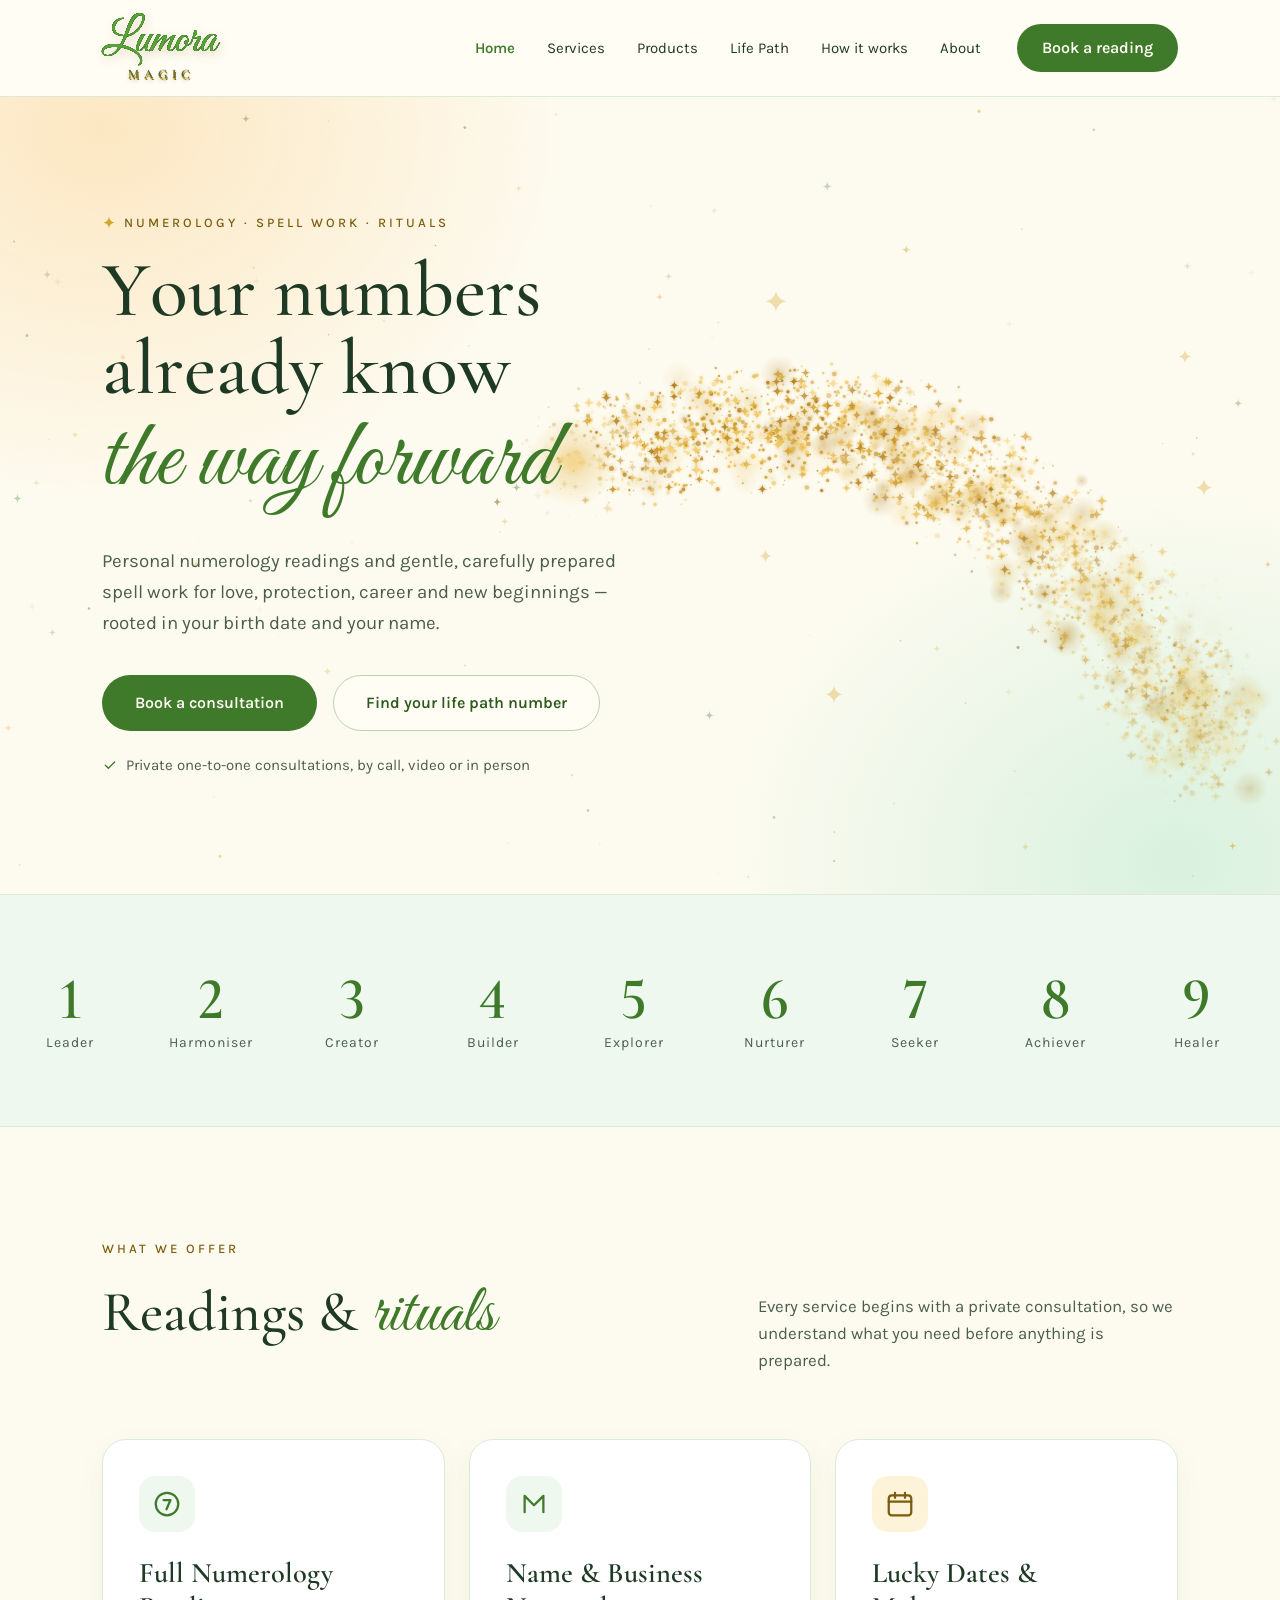
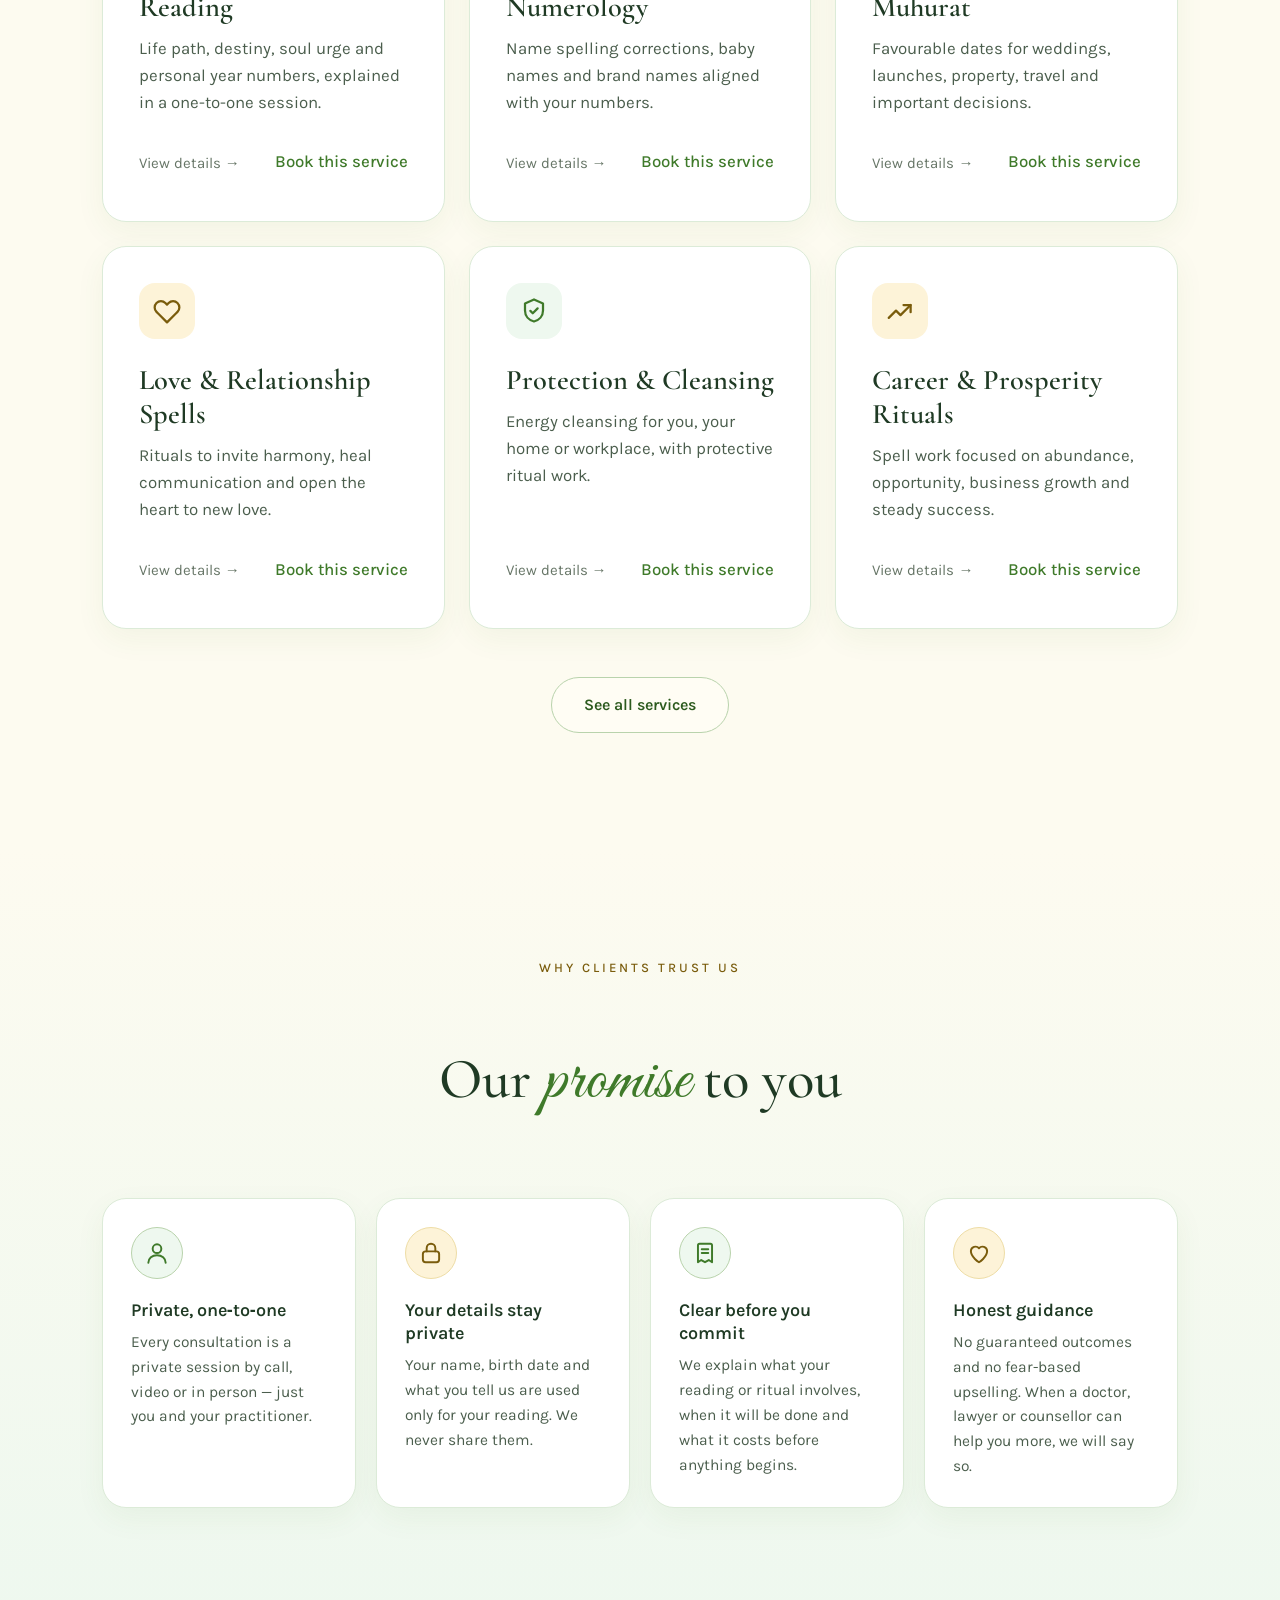
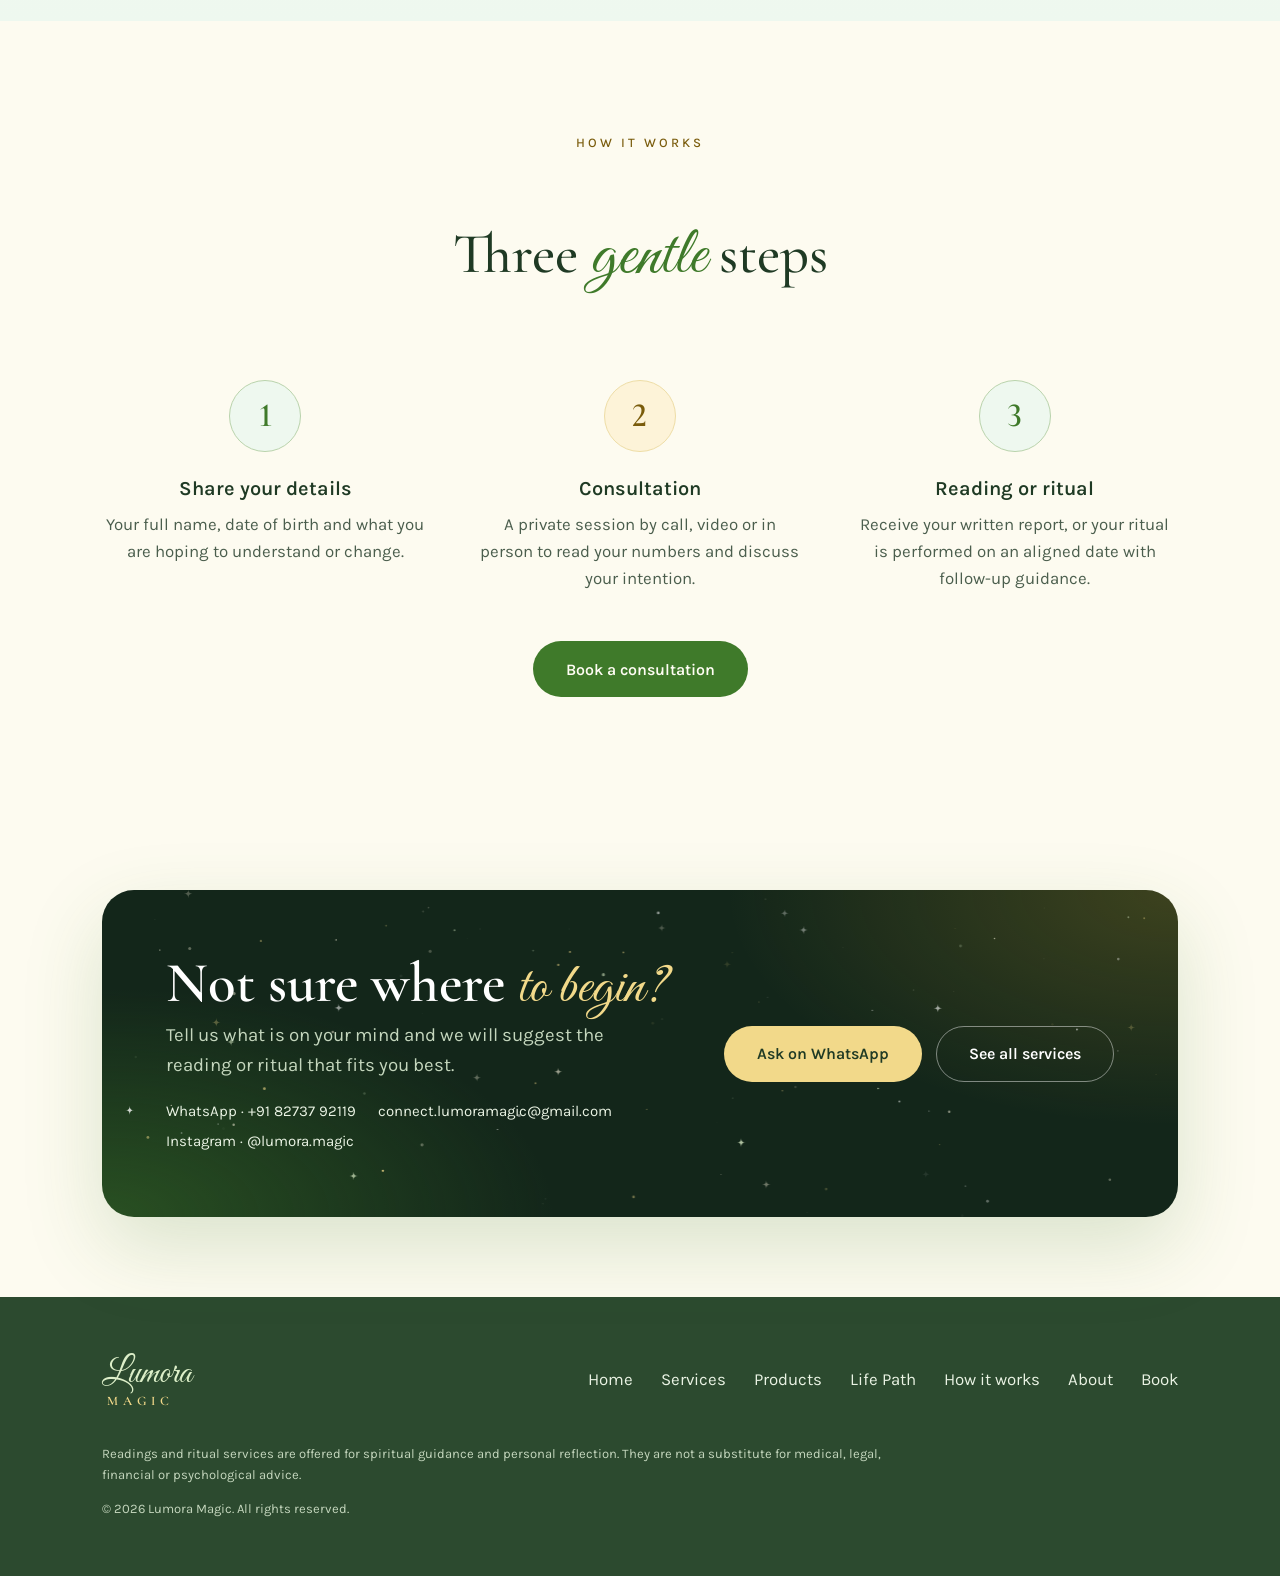
==== commit 804aea08: "Replace the logo's parakeet with a blue butterfly A blue butterfly now flutters in from the right, s" ====
--- a/index.html
+++ b/index.html
@@ -22,7 +22,7 @@
 <link rel="preconnect" href="https://fonts.googleapis.com">
 <link rel="preconnect" href="https://fonts.gstatic.com" crossorigin>
 <link rel="stylesheet" href="https://fonts.googleapis.com/css2?family=Cormorant+Garamond:ital,wght@0,500;0,600;1,500&amp;family=Great+Vibes&amp;family=Karla:wght@400;500;600&amp;display=swap">
-<link rel="stylesheet" href="css/styles.css?v=20260926-18">
+<link rel="stylesheet" href="css/styles.css?v=20260926-19">
 <script src="js/main.js?v=20260926-5" defer></script>
 </head>
 <body>
--- a/css/styles.css
+++ b/css/styles.css
@@ -272,7 +272,7 @@
   background: var(--cream-light);
   border-bottom: 1px solid var(--line);
   transition: box-shadow 0.2s ease;
-  /* keeps the logo's parakeet from widening the page while it flies off-screen */
+  /* keeps the logo's butterfly from widening the page while it flies off-screen */
   overflow-x: clip;
 }
 
@@ -378,10 +378,10 @@
 
 .wordmark:hover { animation-play-state: paused; }
 
-/* A parakeet flies in from the right, sweeps over "Lumora", turns and lands
-   on top of it, sits a while (tilting its head), then flies off again.
-   Sized in em so it scales with the script. The flying and perched drawings
-   swap at the landing and take-off keyframes. */
+/* A blue butterfly flutters in from the right, sweeps over "Lumora", turns
+   and lands on top of it, rests a while (slowly opening and closing its
+   wings), then flutters off again. Sized in em so it scales with the script.
+   The flying and resting drawings swap at the landing and take-off keyframes. */
 .wordmark::before {
   content: "";
   position: absolute;
@@ -391,14 +391,14 @@
   top: -0.28em;
   width: 0.95em;
   height: 0.95em;
-  background: url("../assets/parrot-perch.svg") center / contain no-repeat;
+  background: url("../assets/butterfly-perch.svg") center / contain no-repeat;
   transform: scaleX(-1);
   pointer-events: none;
-  animation: parrot-flight 20s linear 2s infinite both;
-}
-
-@keyframes parrot-flight {
-  0%     { background-image: url("../assets/parrot-fly.svg"); transform: translate(85vw, 0.5em) scaleX(1); opacity: 0; }
+  animation: butterfly-flight 20s linear 2s infinite both;
+}
+
+@keyframes butterfly-flight {
+  0%     { background-image: url("../assets/butterfly-fly.svg"); transform: translate(85vw, 0.5em) scaleX(1); opacity: 0; }
   2%     { opacity: 1; }
   9%     { transform: translate(55vw, -0.1em) scaleX(1); }
   16%    { transform: translate(25vw, 0.4em) scaleX(1); }
@@ -406,13 +406,13 @@
   25.9%  { transform: translate(-1.2em, 0.45em) scaleX(1); }
   26%    { transform: translate(-1.2em, 0.45em) scaleX(-1); }
   31%    { transform: translate(-0.4em, -0.15em) scaleX(-1); }
-  34.9%  { background-image: url("../assets/parrot-fly.svg"); transform: translate(0, -0.05em) scaleX(-1); }
-  35%    { background-image: url("../assets/parrot-perch.svg"); transform: translate(0, 0) scaleX(-1); }
-  79.9%  { background-image: url("../assets/parrot-perch.svg"); transform: translate(0, 0) scaleX(-1); }
-  80%    { background-image: url("../assets/parrot-fly.svg"); transform: translate(0, -0.1em) scaleX(-1); }
+  34.9%  { background-image: url("../assets/butterfly-fly.svg"); transform: translate(0, -0.05em) scaleX(-1); }
+  35%    { background-image: url("../assets/butterfly-perch.svg"); transform: translate(0, 0) scaleX(-1); }
+  79.9%  { background-image: url("../assets/butterfly-perch.svg"); transform: translate(0, 0) scaleX(-1); }
+  80%    { background-image: url("../assets/butterfly-fly.svg"); transform: translate(0, -0.1em) scaleX(-1); }
   86%    { transform: translate(1.6em, -0.35em) scaleX(-1); }
   97%    { opacity: 1; }
-  100%   { background-image: url("../assets/parrot-fly.svg"); transform: translate(85vw, 0.1em) scaleX(-1); opacity: 0; }
+  100%   { background-image: url("../assets/butterfly-fly.svg"); transform: translate(85vw, 0.1em) scaleX(-1); opacity: 0; }
 }
 
 @keyframes wordmark-tilt {
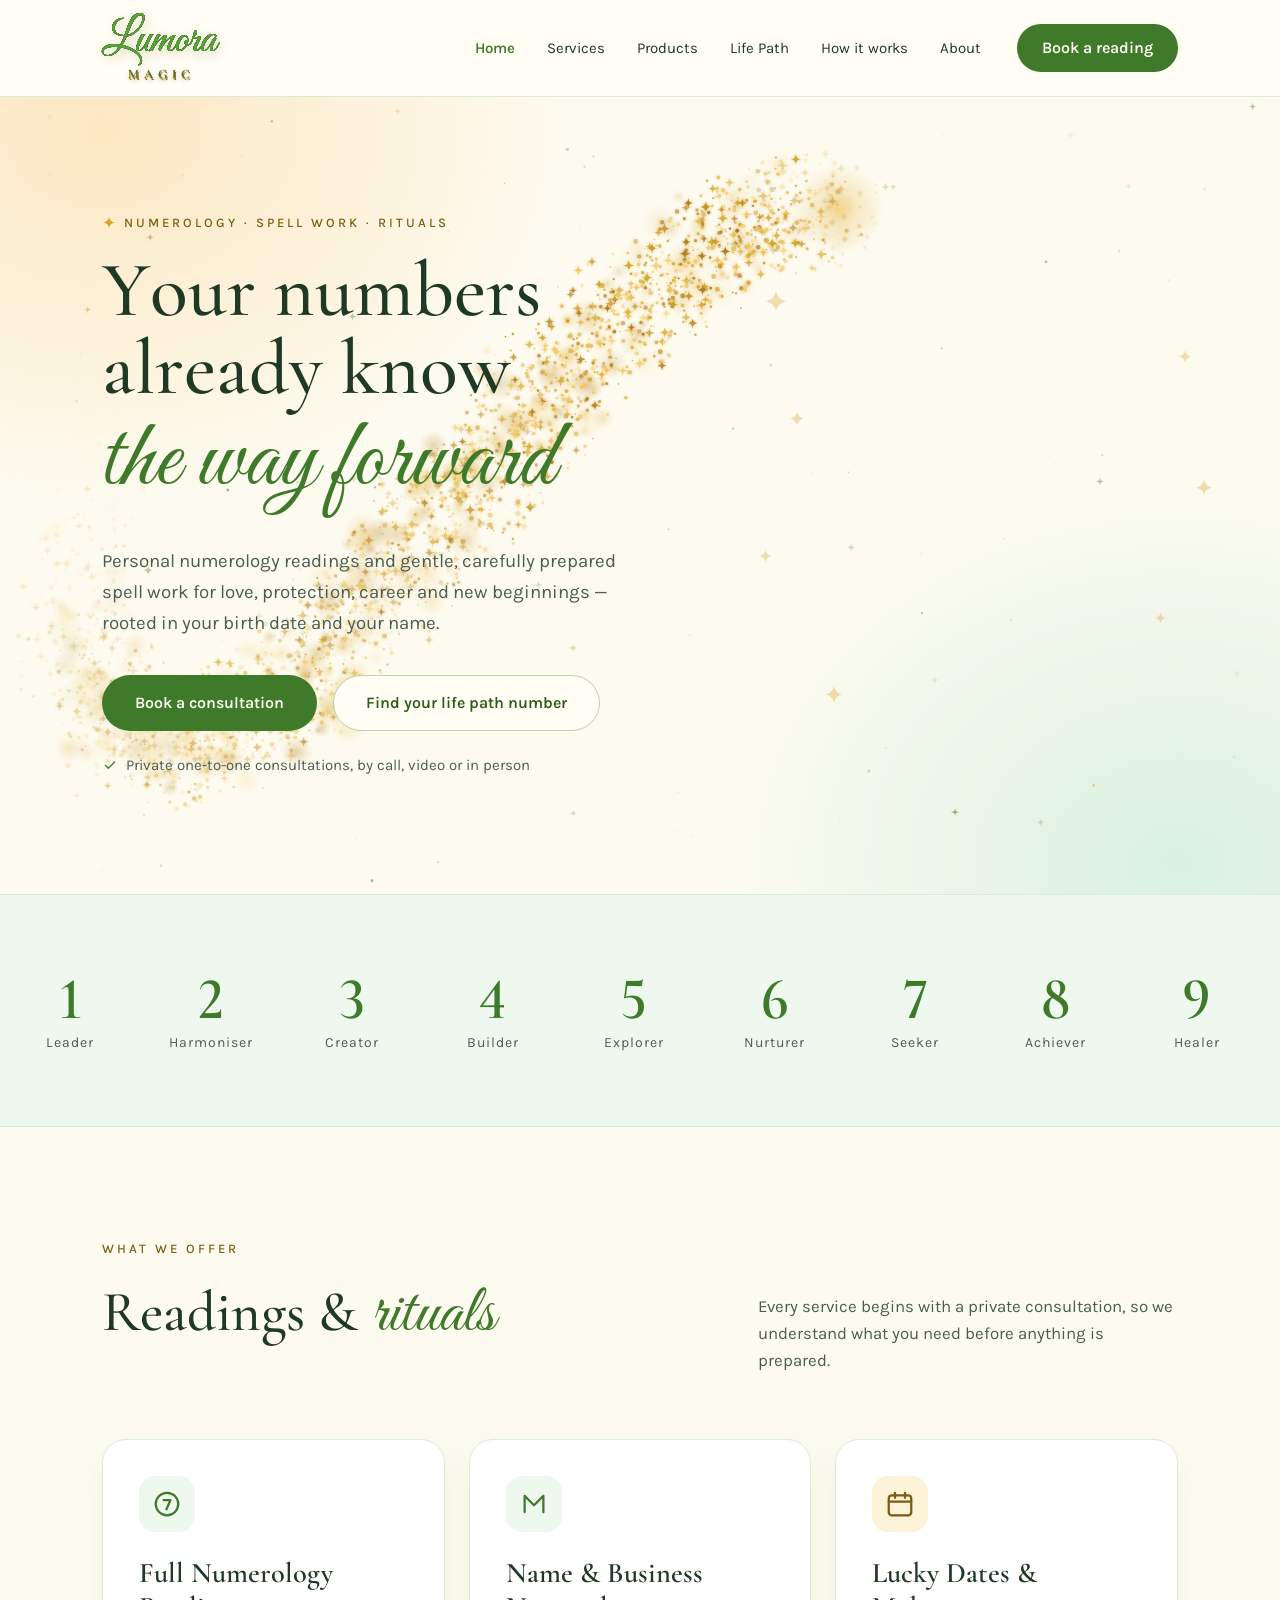
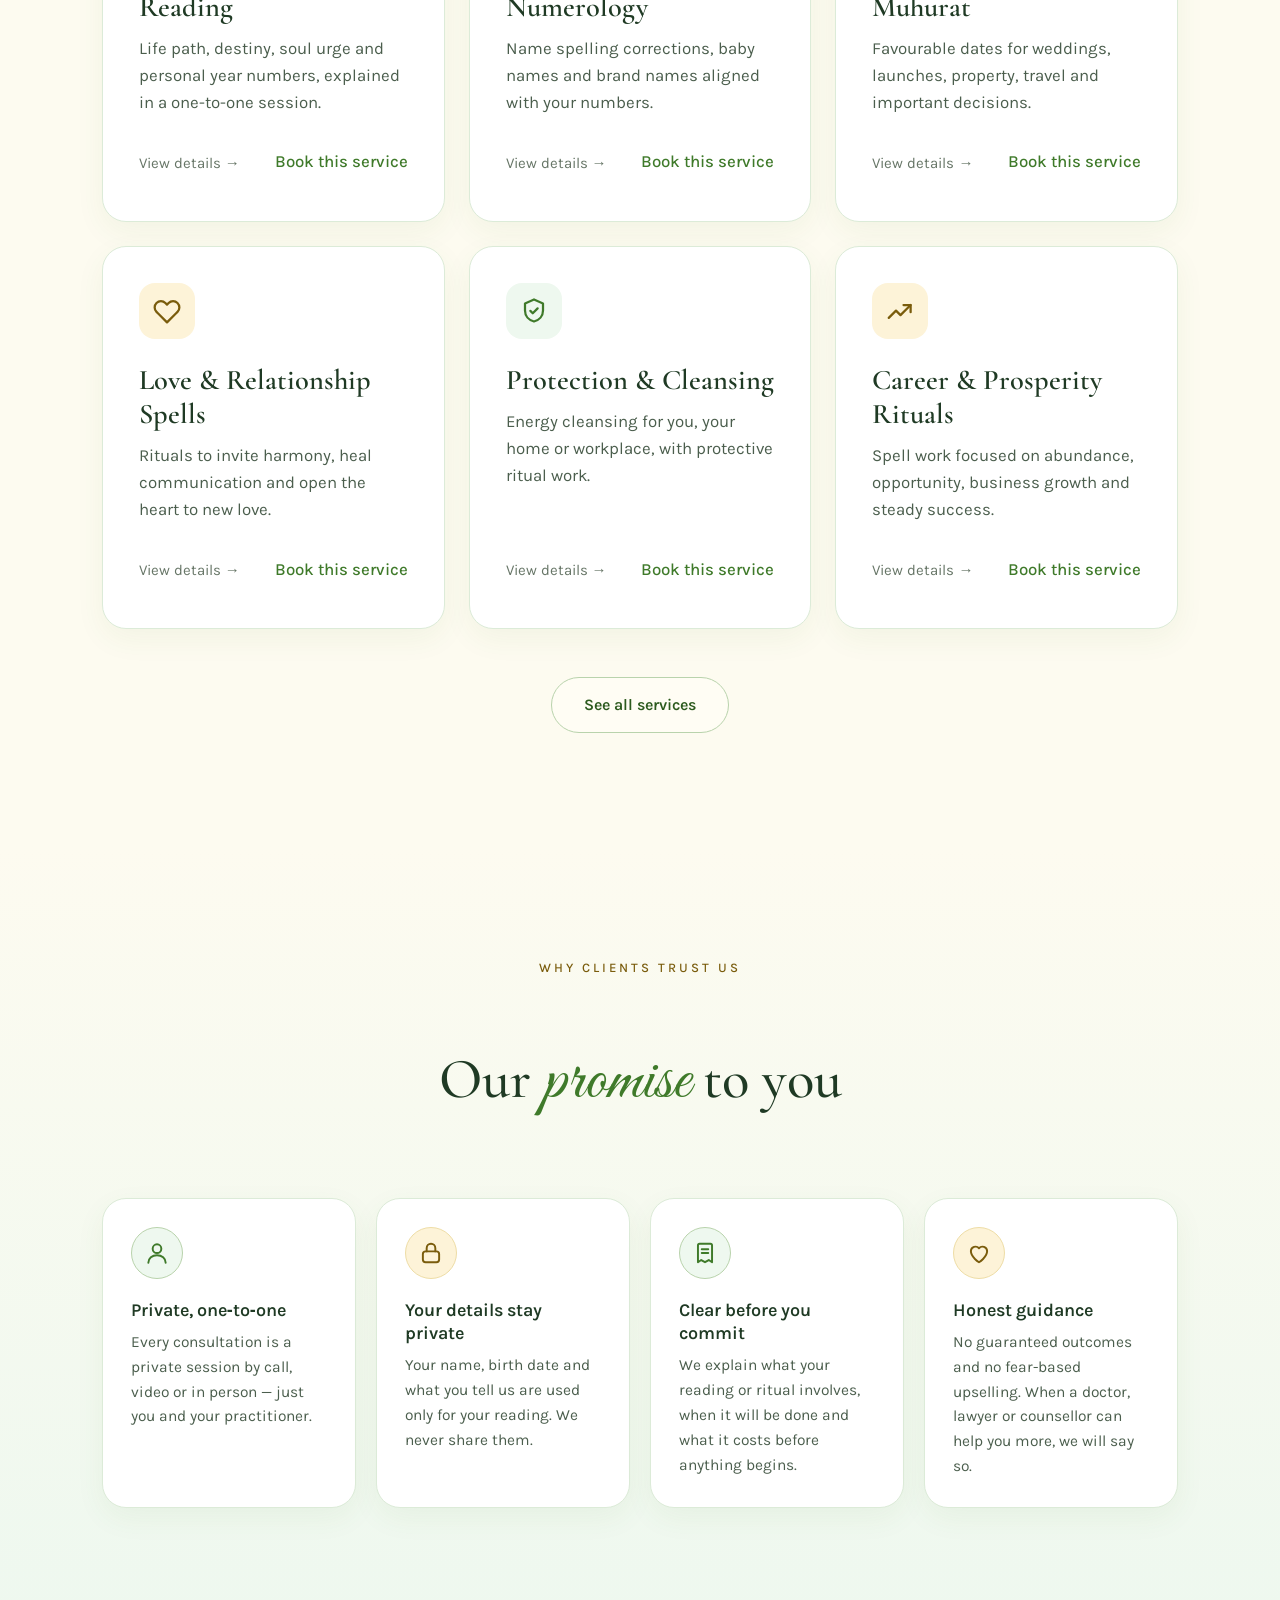
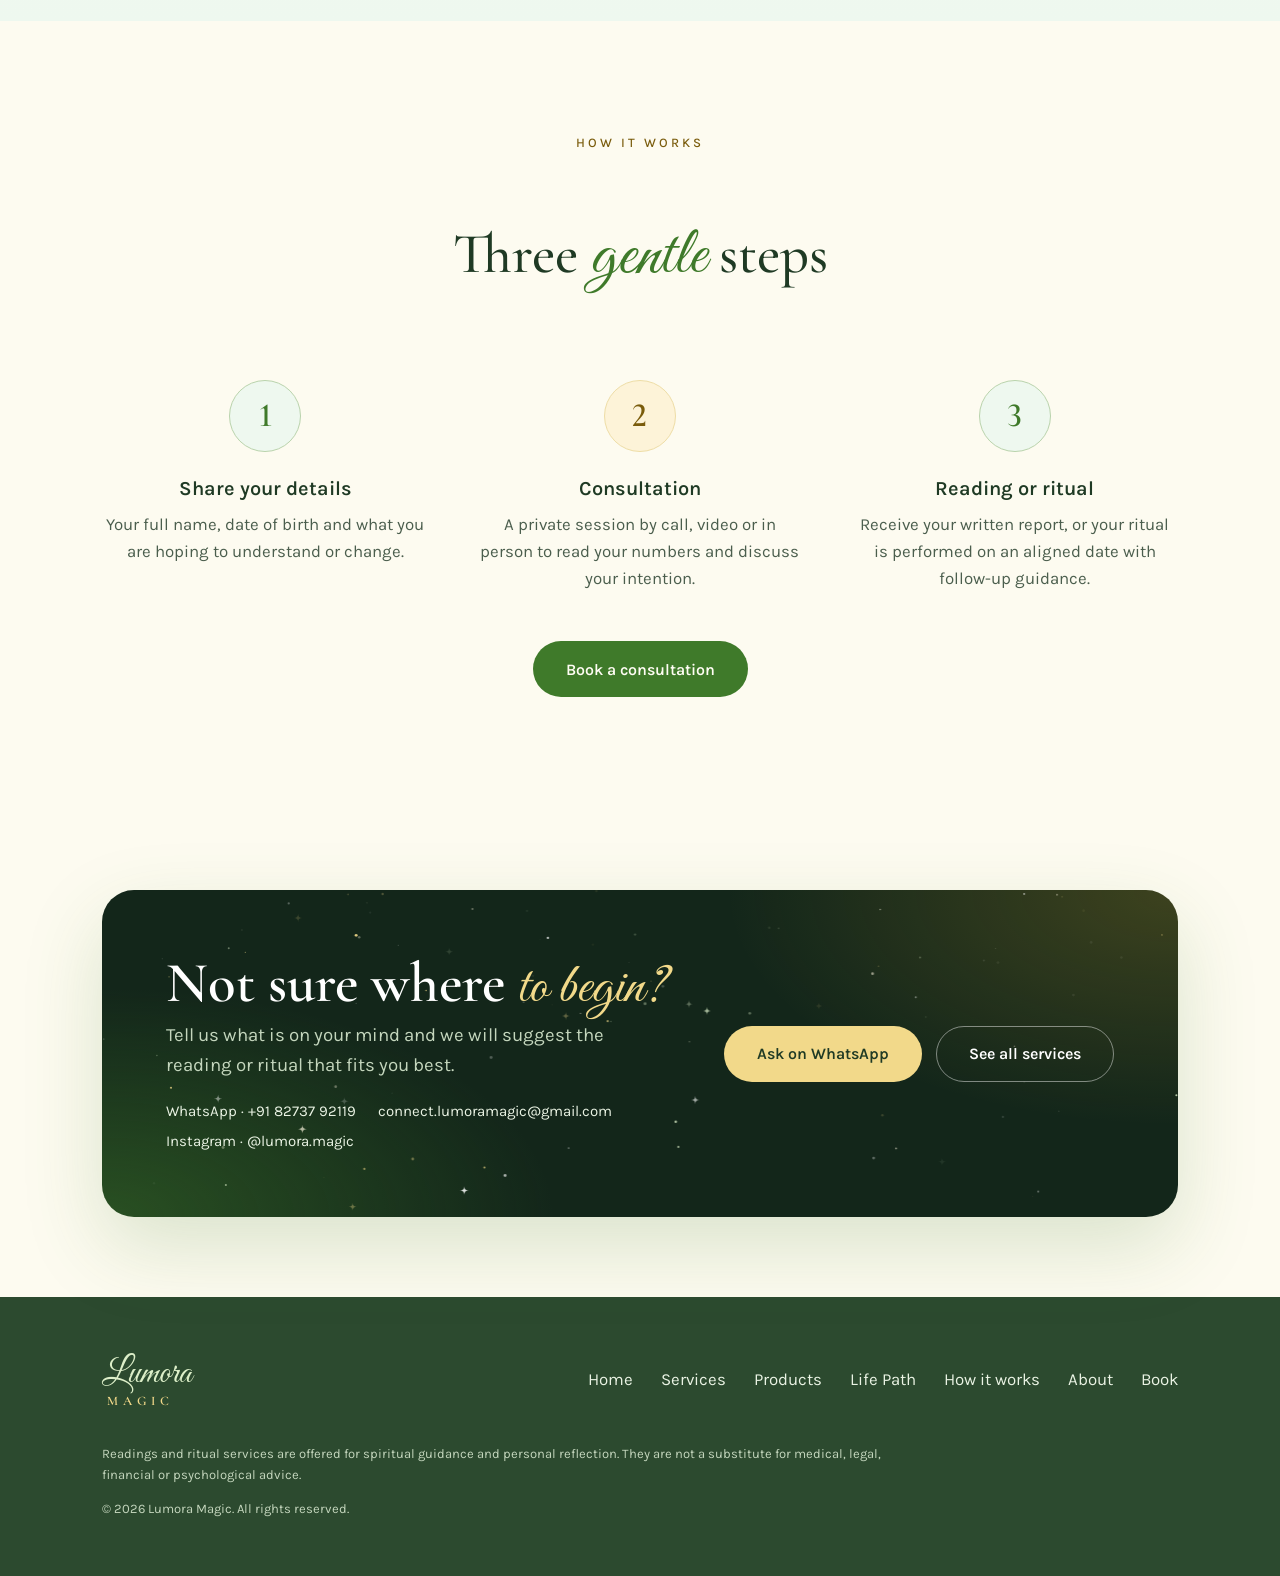
==== commit 0de4aec6: "Make the logo's butterfly a 3D dark pink glitter butterfly The flat blue butterfly becomes a dark pi" ====
--- a/index.html
+++ b/index.html
@@ -22,8 +22,8 @@
 <link rel="preconnect" href="https://fonts.googleapis.com">
 <link rel="preconnect" href="https://fonts.gstatic.com" crossorigin>
 <link rel="stylesheet" href="https://fonts.googleapis.com/css2?family=Cormorant+Garamond:ital,wght@0,500;0,600;1,500&amp;family=Great+Vibes&amp;family=Karla:wght@400;500;600&amp;display=swap">
-<link rel="stylesheet" href="css/styles.css?v=20260926-19">
-<script src="js/main.js?v=20260926-5" defer></script>
+<link rel="stylesheet" href="css/styles.css?v=20260926-20">
+<script src="js/main.js?v=20260926-6" defer></script>
 </head>
 <body>
 
--- a/css/styles.css
+++ b/css/styles.css
@@ -378,41 +378,116 @@
 
 .wordmark:hover { animation-play-state: paused; }
 
-/* A blue butterfly flutters in from the right, sweeps over "Lumora", turns
-   and lands on top of it, rests a while (slowly opening and closing its
-   wings), then flutters off again. Sized in em so it scales with the script.
-   The flying and resting drawings swap at the landing and take-off keyframes. */
-.wordmark::before {
-  content: "";
+/* A dark pink glitter butterfly (added by initButterfly() in main.js) flies
+   in from the right, sweeps over "Lumora", turns and lands on top of it,
+   rests a while, then flies off again. It is built in 3D: the body is tilted
+   back in perspective and each wing hinges at the body, beating fast in
+   flight and opening and folding slowly at rest (the script adds is-resting
+   while it is perched, and leaves a trail of glitter dust while it flies).
+   Sized in em so it scales with the script. */
+.butterfly {
   position: absolute;
   z-index: 1;
   font-size: 2.375rem;
   left: 1.1em;
-  top: -0.28em;
+  top: -0.3em;
   width: 0.95em;
   height: 0.95em;
-  background: url("../assets/butterfly-perch.svg") center / contain no-repeat;
-  transform: scaleX(-1);
   pointer-events: none;
+  perspective: 2.4em;
   animation: butterfly-flight 20s linear 2s infinite both;
 }
 
+.butterfly__tilt {
+  position: absolute;
+  left: 50%;
+  top: 50%;
+  width: 0.9em;
+  height: 0.6em;
+  margin: -0.3em 0 0 -0.45em;
+  transform-style: preserve-3d;
+  transform: rotateX(50deg);
+  filter: drop-shadow(0 0.06em 0.05em rgba(122, 14, 62, 0.35));
+}
+
+.butterfly__wing {
+  position: absolute;
+  top: 0;
+  width: 50%;
+  height: 100%;
+  background: center / 100% 100% no-repeat;
+}
+
+.butterfly__wing--left {
+  left: 0;
+  background-image: url("../assets/butterfly-wing-left.svg");
+  transform-origin: right center;
+  animation: butterfly-wing-left 0.22s ease-in-out infinite alternate;
+}
+
+.butterfly__wing--right {
+  right: 0;
+  background-image: url("../assets/butterfly-wing-right.svg");
+  transform-origin: left center;
+  animation: butterfly-wing-right 0.22s ease-in-out infinite alternate;
+}
+
+.butterfly__body {
+  position: absolute;
+  top: 0;
+  left: 37.5%;
+  width: 25%;
+  height: 100%;
+  background: url("../assets/butterfly-body.svg") center / 100% 100% no-repeat;
+  transform: translateZ(0.02em);
+}
+
+.butterfly.is-resting .butterfly__wing--left { animation: butterfly-rest-left 4s ease-in-out infinite; }
+.butterfly.is-resting .butterfly__wing--right { animation: butterfly-rest-right 4s ease-in-out infinite; }
+
+@keyframes butterfly-wing-left  { from { transform: rotateY(-10deg); } to { transform: rotateY(72deg); } }
+@keyframes butterfly-wing-right { from { transform: rotateY(10deg); }  to { transform: rotateY(-72deg); } }
+
+@keyframes butterfly-rest-left {
+  0%, 45%, 100% { transform: rotateY(-6deg); }
+  58%, 66%      { transform: rotateY(68deg); }
+  80%           { transform: rotateY(-6deg); }
+}
+
+@keyframes butterfly-rest-right {
+  0%, 45%, 100% { transform: rotateY(6deg); }
+  58%, 66%      { transform: rotateY(-68deg); }
+  80%           { transform: rotateY(6deg); }
+}
+
 @keyframes butterfly-flight {
-  0%     { background-image: url("../assets/butterfly-fly.svg"); transform: translate(85vw, 0.5em) scaleX(1); opacity: 0; }
+  0%     { transform: translate(85vw, 0.5em) rotate(-22deg); opacity: 0; }
   2%     { opacity: 1; }
-  9%     { transform: translate(55vw, -0.1em) scaleX(1); }
-  16%    { transform: translate(25vw, 0.4em) scaleX(1); }
-  23%    { transform: translate(-0.6em, 0.1em) scaleX(1); }
-  25.9%  { transform: translate(-1.2em, 0.45em) scaleX(1); }
-  26%    { transform: translate(-1.2em, 0.45em) scaleX(-1); }
-  31%    { transform: translate(-0.4em, -0.15em) scaleX(-1); }
-  34.9%  { background-image: url("../assets/butterfly-fly.svg"); transform: translate(0, -0.05em) scaleX(-1); }
-  35%    { background-image: url("../assets/butterfly-perch.svg"); transform: translate(0, 0) scaleX(-1); }
-  79.9%  { background-image: url("../assets/butterfly-perch.svg"); transform: translate(0, 0) scaleX(-1); }
-  80%    { background-image: url("../assets/butterfly-fly.svg"); transform: translate(0, -0.1em) scaleX(-1); }
-  86%    { transform: translate(1.6em, -0.35em) scaleX(-1); }
+  9%     { transform: translate(55vw, -0.1em) rotate(-18deg); }
+  16%    { transform: translate(25vw, 0.4em) rotate(-24deg); }
+  23%    { transform: translate(-0.6em, 0.1em) rotate(-20deg); }
+  26%    { transform: translate(-1.2em, 0.45em) rotate(10deg); }
+  31%    { transform: translate(-0.4em, -0.15em) rotate(22deg); }
+  35%    { transform: translate(0, 0) rotate(0deg); }
+  80%    { transform: translate(0, 0) rotate(0deg); }
+  86%    { transform: translate(1.6em, -0.35em) rotate(24deg); }
   97%    { opacity: 1; }
-  100%   { background-image: url("../assets/butterfly-fly.svg"); transform: translate(85vw, 0.1em) scaleX(-1); opacity: 0; }
+  100%   { transform: translate(85vw, 0.1em) rotate(20deg); opacity: 0; }
+}
+
+/* Glitter dust left behind in flight. */
+.butterfly-dust {
+  position: fixed;
+  z-index: 60;
+  border-radius: 50%;
+  pointer-events: none;
+  animation: butterfly-dust 1.2s ease-out forwards;
+}
+
+@keyframes butterfly-dust {
+  0%   { opacity: 0; transform: translate(0, 0) scale(1); }
+  15%  { opacity: 1; }
+  100% { opacity: 0; transform: translate(var(--dx, 0px), 26px) scale(0.3); }
 }
 
 @keyframes wordmark-tilt {
@@ -528,7 +603,7 @@
   .nav__cta { width: auto; margin-top: 0; }
 
   .wordmark__script,
-  .wordmark::before { font-size: 2.875rem; }
+  .butterfly { font-size: 2.875rem; }
 }
 
 @media (min-width: 1200px) {
@@ -1793,7 +1868,8 @@
   .wordmark__script,
   .wordmark__sub,
   .wordmark,
-  .wordmark::before,
+  .butterfly,
+  .butterfly__wing,
   .wordmark::after { animation: none; }
   .numbers__track { animation: none; width: auto; }
   .numbers__list[aria-hidden="true"] { display: none; }
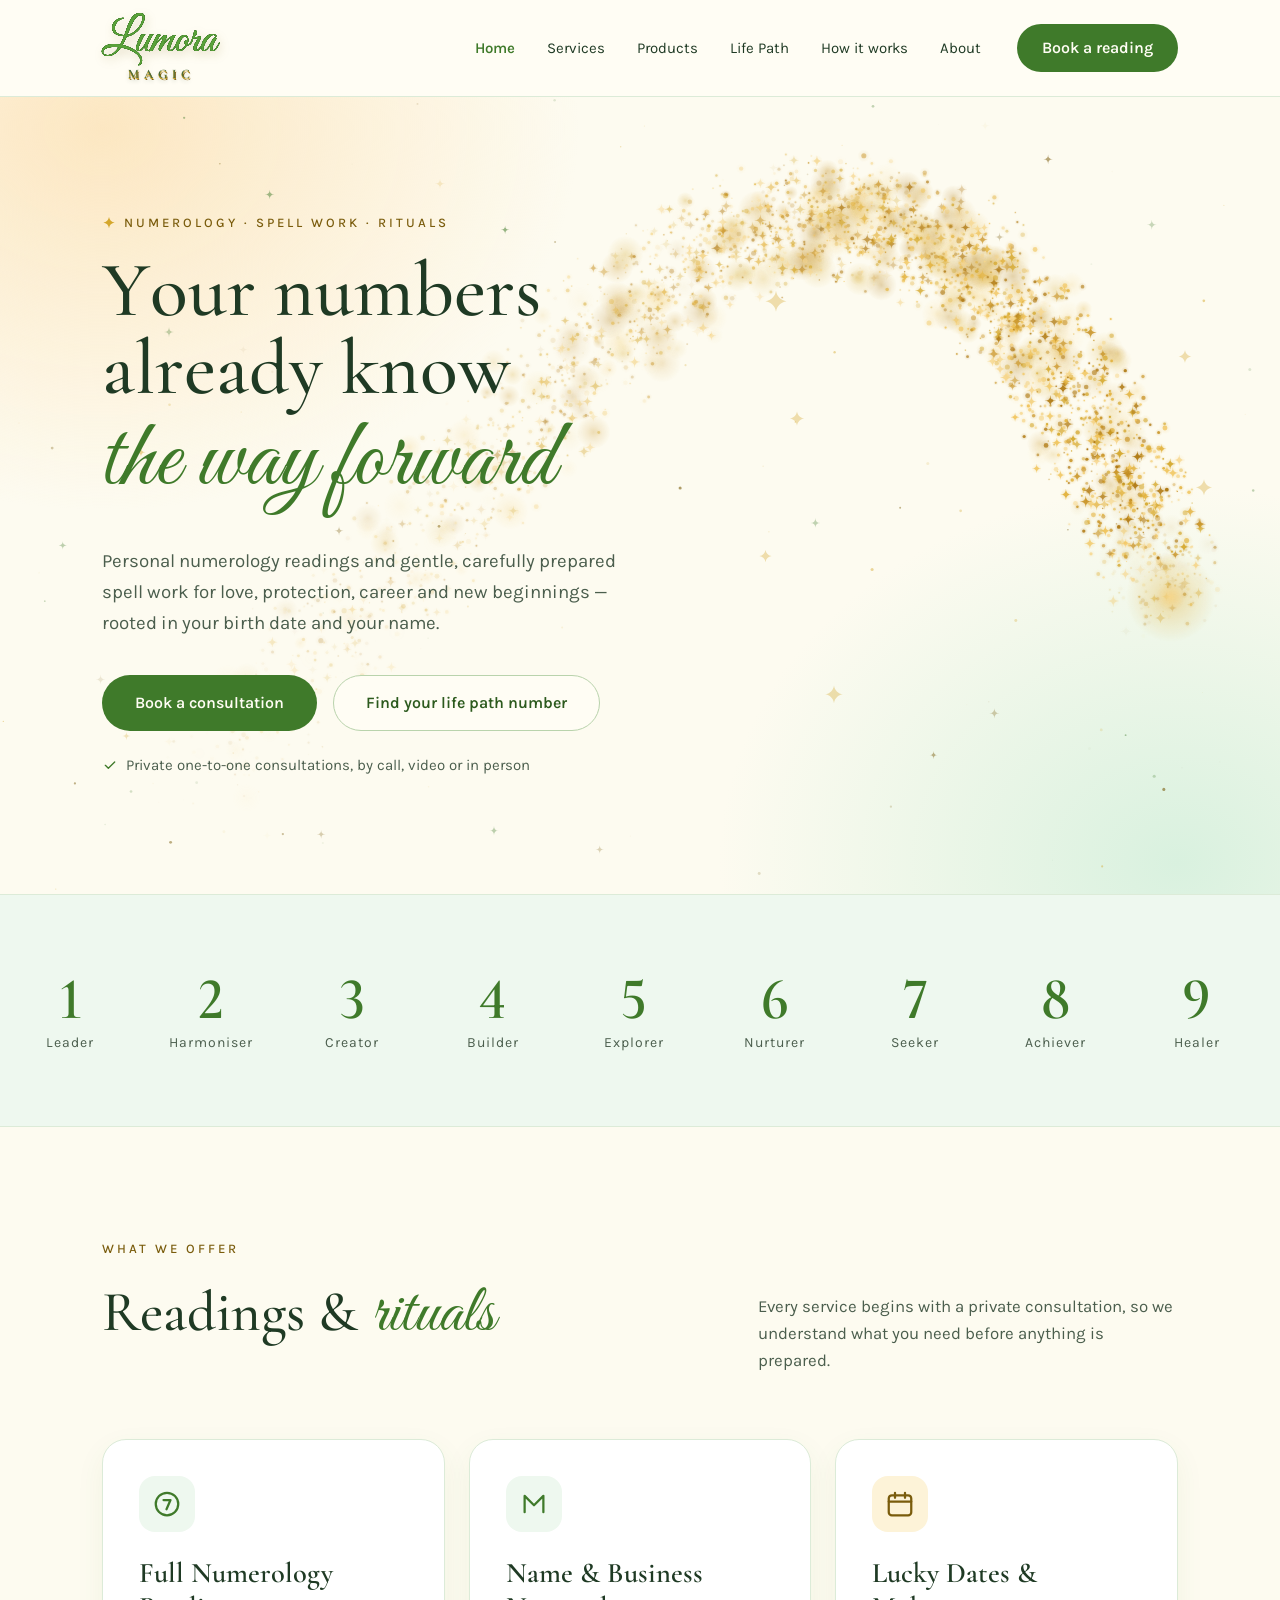
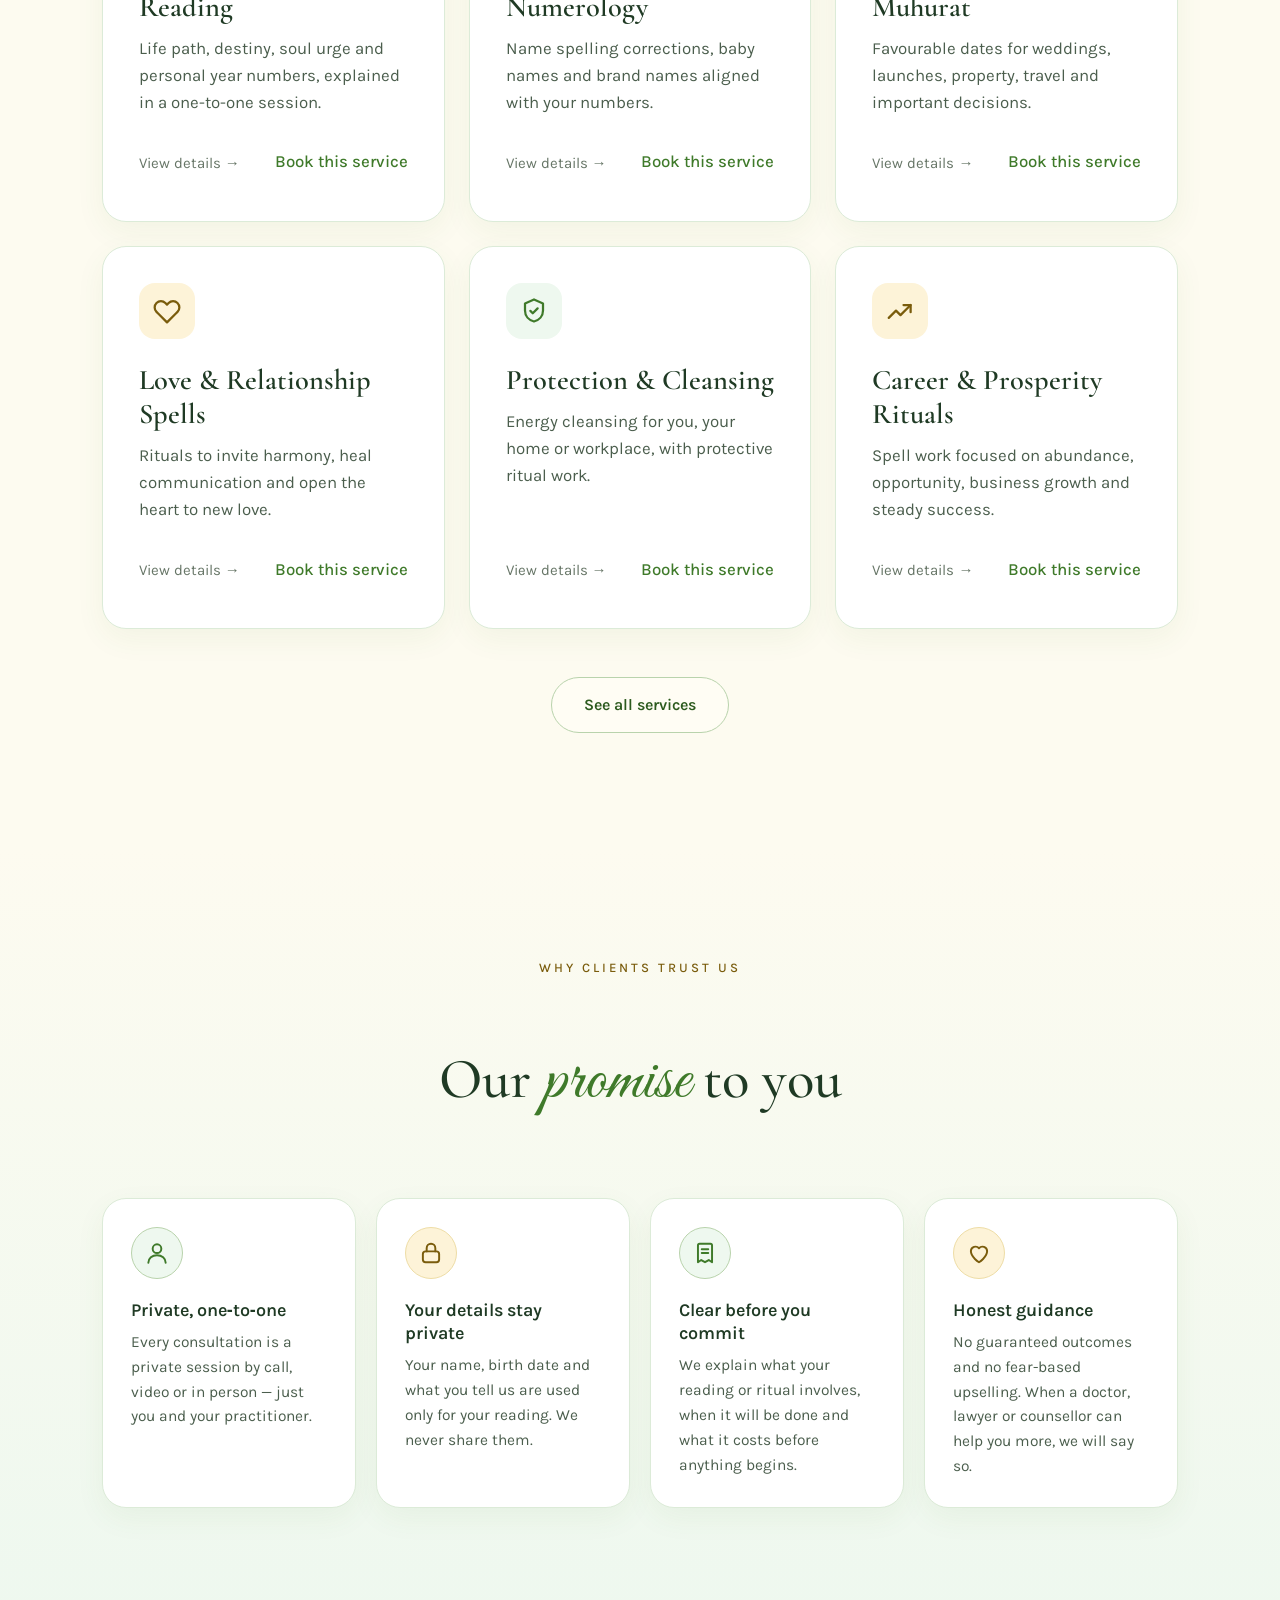
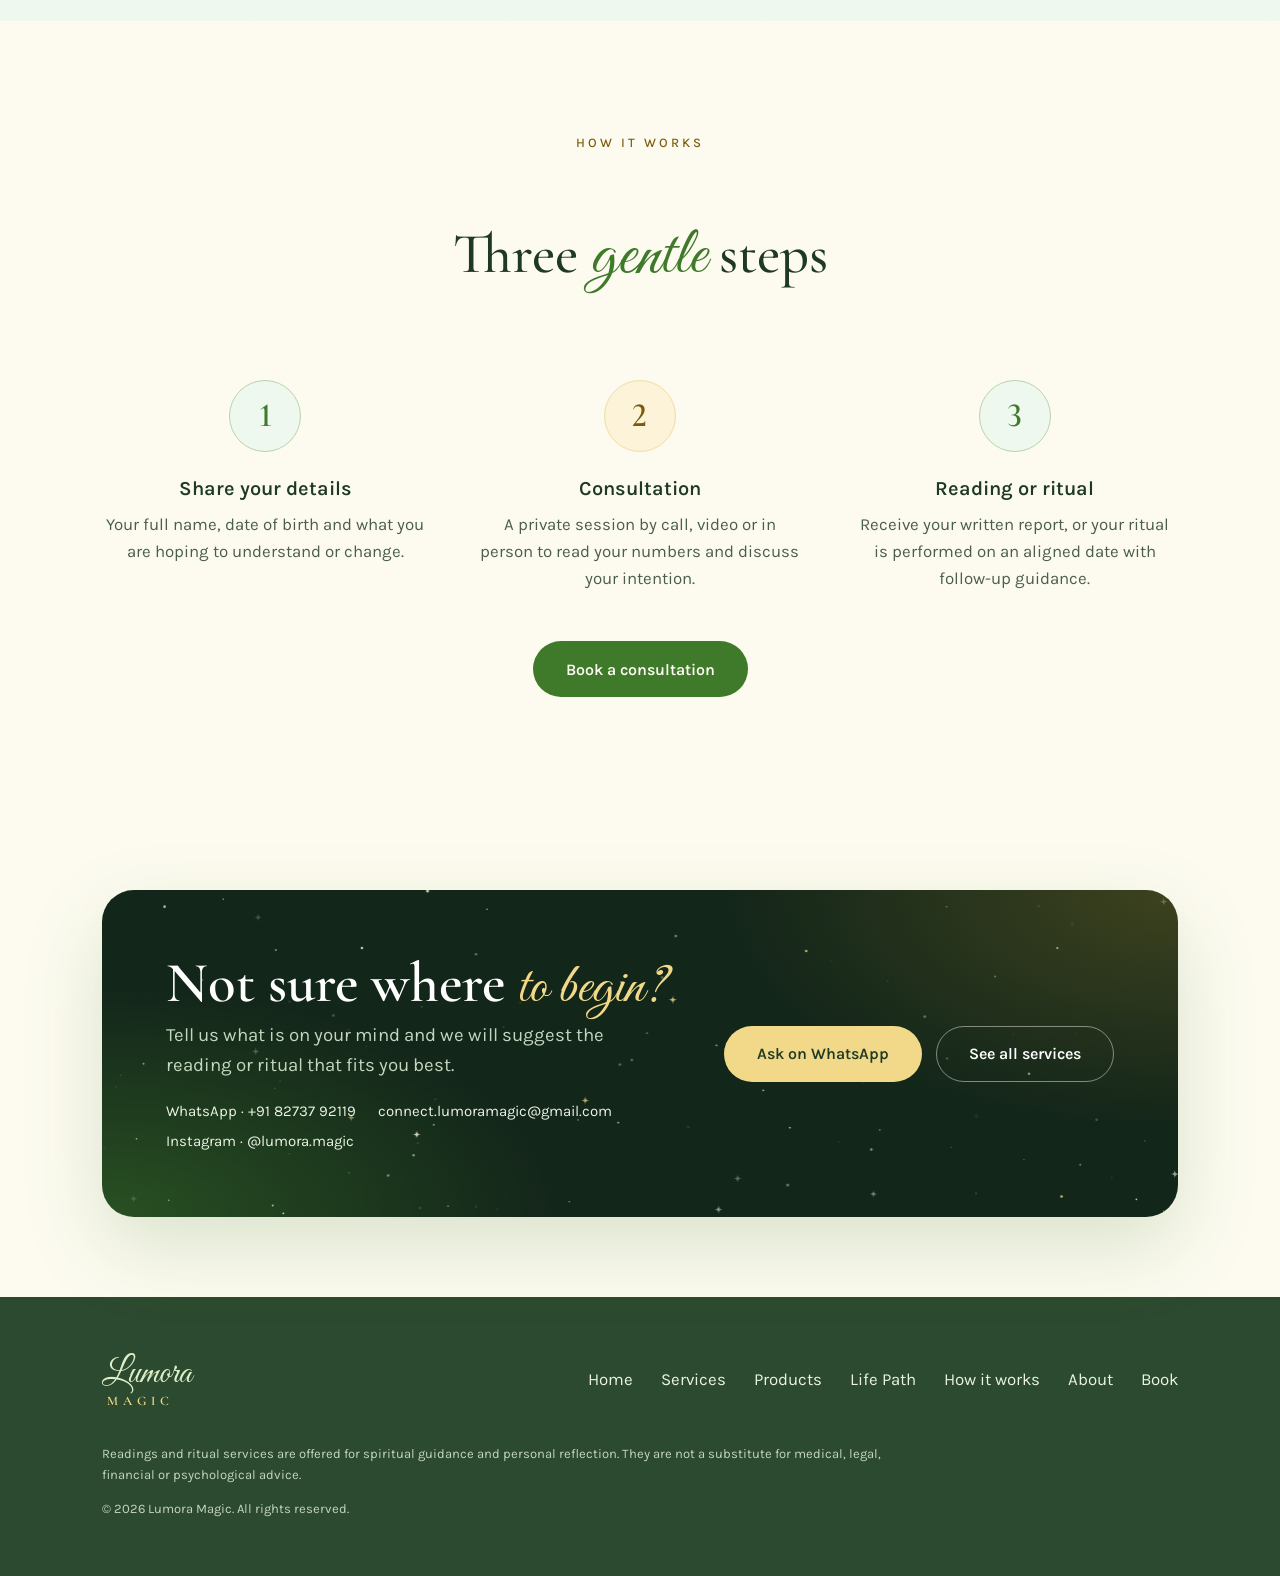
==== commit 0ebc6f37: "Remove the big empty gaps on phones On phones sections have about 44px above and below instead of 72" ====
--- a/index.html
+++ b/index.html
@@ -22,7 +22,7 @@
 <link rel="preconnect" href="https://fonts.googleapis.com">
 <link rel="preconnect" href="https://fonts.gstatic.com" crossorigin>
 <link rel="stylesheet" href="https://fonts.googleapis.com/css2?family=Cormorant+Garamond:ital,wght@0,500;0,600;1,500&amp;family=Great+Vibes&amp;family=Karla:wght@400;500;600&amp;display=swap">
-<link rel="stylesheet" href="css/styles.css?v=20260926-20">
+<link rel="stylesheet" href="css/styles.css?v=20260926-23">
 <script src="js/main.js?v=20260926-6" defer></script>
 </head>
 <body>
--- a/css/styles.css
+++ b/css/styles.css
@@ -142,6 +142,7 @@
 
 .section { padding-block: var(--space-section); }
 
+
 /* Booking button closing a page section. */
 .section__cta { margin-top: 48px; text-align: center; }
 .section__cta--start { margin-top: 32px; text-align: left; }
@@ -1169,7 +1170,7 @@
 
 /* Phones: smaller review cards, about one and a half in view. */
 @media (max-width: 639.98px) {
-  .reviews { margin-top: 28px; }
+
   .reviews__track { grid-auto-columns: 62%; gap: 12px; }
   .reviews .card { padding: 14px 16px; border-radius: 16px; }
   .reviews .quote__sparks { gap: 4px; margin-bottom: 8px; }
@@ -1260,7 +1261,7 @@
   }
   .cards--swipe::-webkit-scrollbar { display: none; }
   .cards--swipe > li { scroll-snap-align: start; }
-  .cards--swipe { grid-auto-columns: 74%; gap: 12px; margin-top: 32px; }
+  .cards--swipe { grid-auto-columns: 74%; gap: 12px; margin-top: 24px; }
   .cards--swipe .card { padding: 18px 16px 12px; border-radius: 18px; }
   .cards--swipe .card__icon { width: 40px; height: 40px; border-radius: 12px; margin-bottom: 12px; }
   .cards--swipe .card__icon svg { width: 22px; height: 22px; }
@@ -1271,8 +1272,7 @@
   .cards--swipe .card__more { font-size: 0.8125rem; }
   .cards--swipe .card__link { min-height: 36px; }
 
-  .promise { padding-block: 48px; }
-  .promises { grid-template-columns: repeat(2, 1fr); gap: 10px; margin-top: 28px; }
+  .promises { grid-template-columns: repeat(2, 1fr); gap: 10px; }
   .promise__item { padding: 14px 12px; border-radius: 16px; }
   .promise__icon { width: 32px; height: 32px; margin-bottom: 8px; }
   .promise__icon svg { width: 17px; height: 17px; }
@@ -1428,7 +1428,7 @@
     position: relative;
     grid-template-columns: repeat(3, 1fr);
     gap: 10px;
-    margin-top: 40px;
+    margin-top: 24px;
   }
   .steps::before {
     content: "";
@@ -1823,7 +1823,7 @@
 
 /* Phones: a tighter panel, with the two buttons side by side. */
 @media (max-width: 639.98px) {
-  .cta-band { padding-block: 32px; }
+
   .cta-band__panel { border-radius: 22px; }
   .cta-band__inner { gap: 16px; padding: 22px 18px; }
   .cta-band__title { font-size: 1.75rem; }
@@ -1883,3 +1883,23 @@
     animation-iteration-count: 1 !important;
   }
 }
+
+/* Phones: less space between and inside sections, so pages don't have big
+   empty gaps. Kept last so it wins over the rules above. */
+@media (max-width: 639.98px) {
+  :root { --space-section: 2.75rem; }
+  .section__cta { margin-top: 24px; }
+  .section__head { gap: 8px; }
+  .section__head .eyebrow { margin-bottom: 6px; }
+  .section__head .h2 { margin-bottom: 0; }
+  .section__head-text { font-size: 0.9375rem; }
+  .cards { margin-top: 24px; }
+  .steps { margin-top: 24px; }
+  .promises { margin-top: 20px; }
+  .reviews { margin-top: 20px; }
+  .numbers { padding-block: 24px; }
+  .numbers__list { gap: 16px 12px; }
+  .numbers__digit { font-size: 2.25rem; }
+  .numbers__label { font-size: 0.75rem; }
+  .cta-band { padding-block: 24px; }
+}
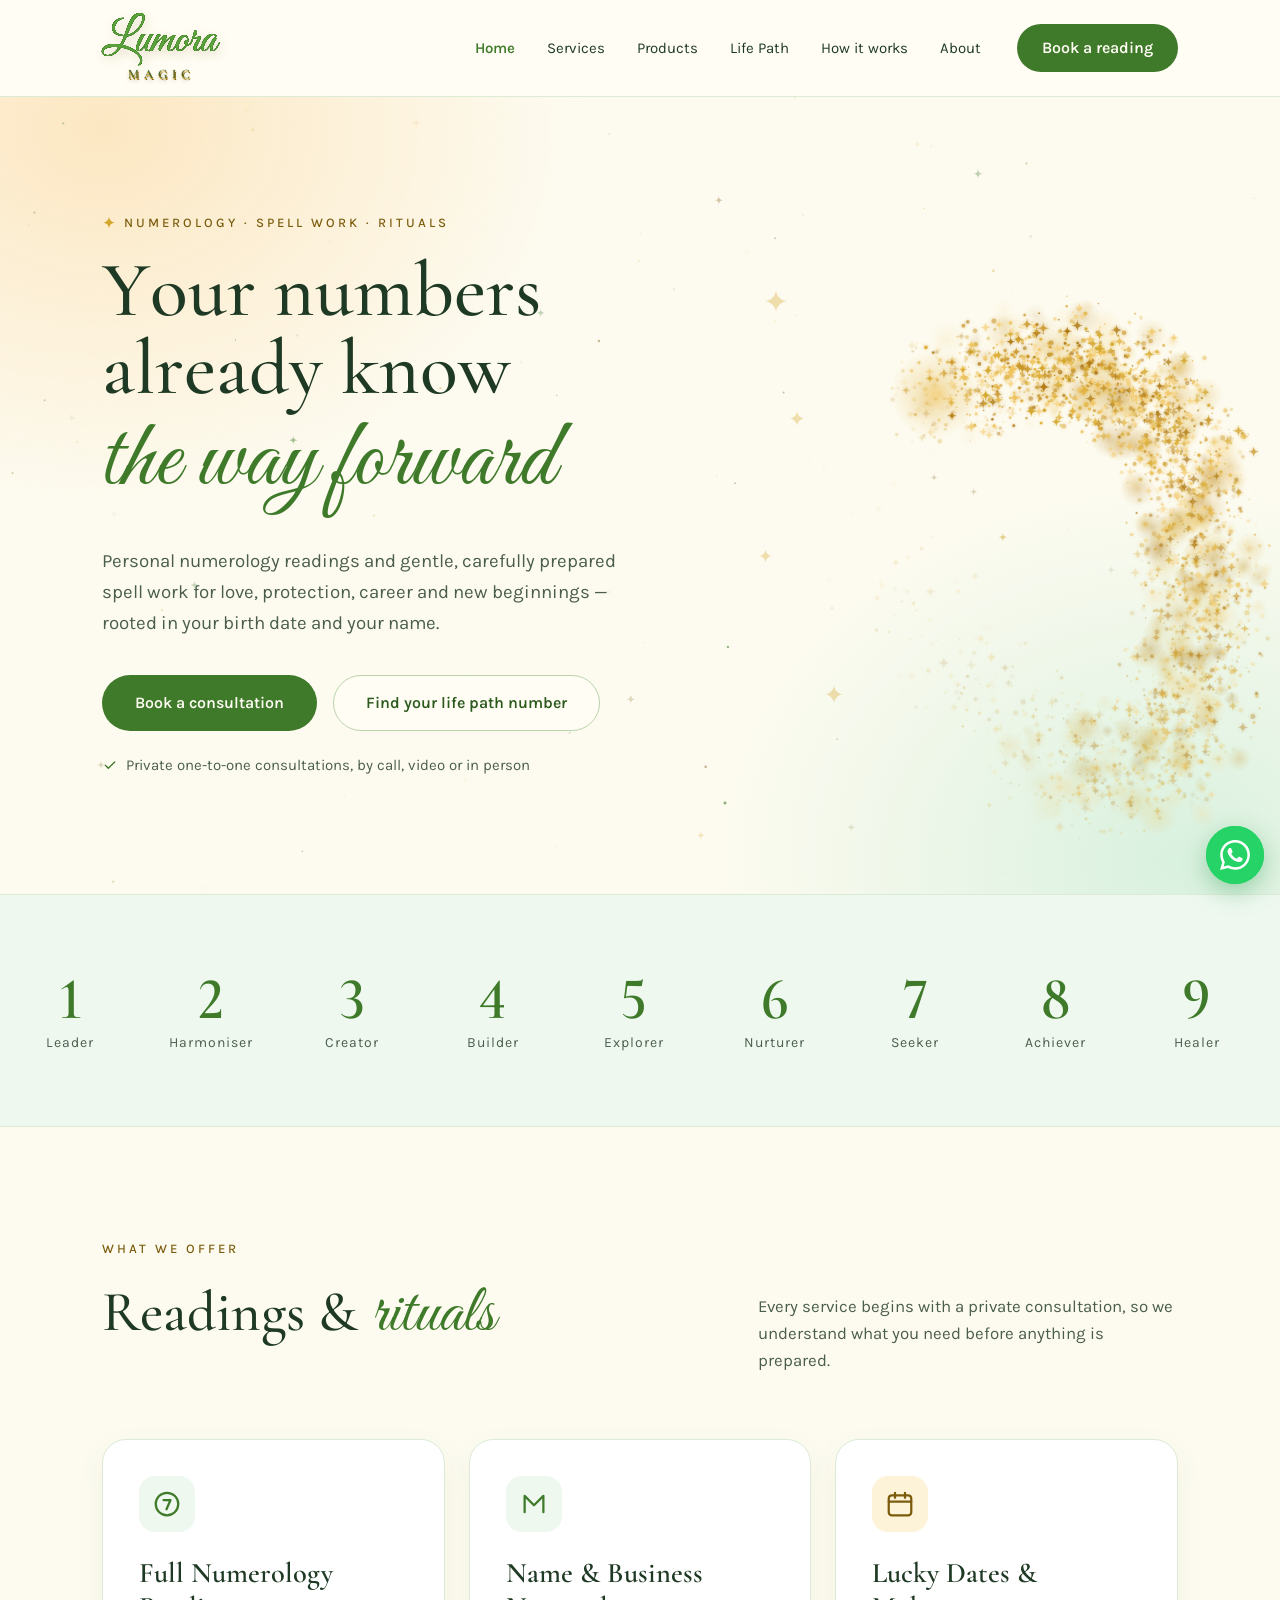
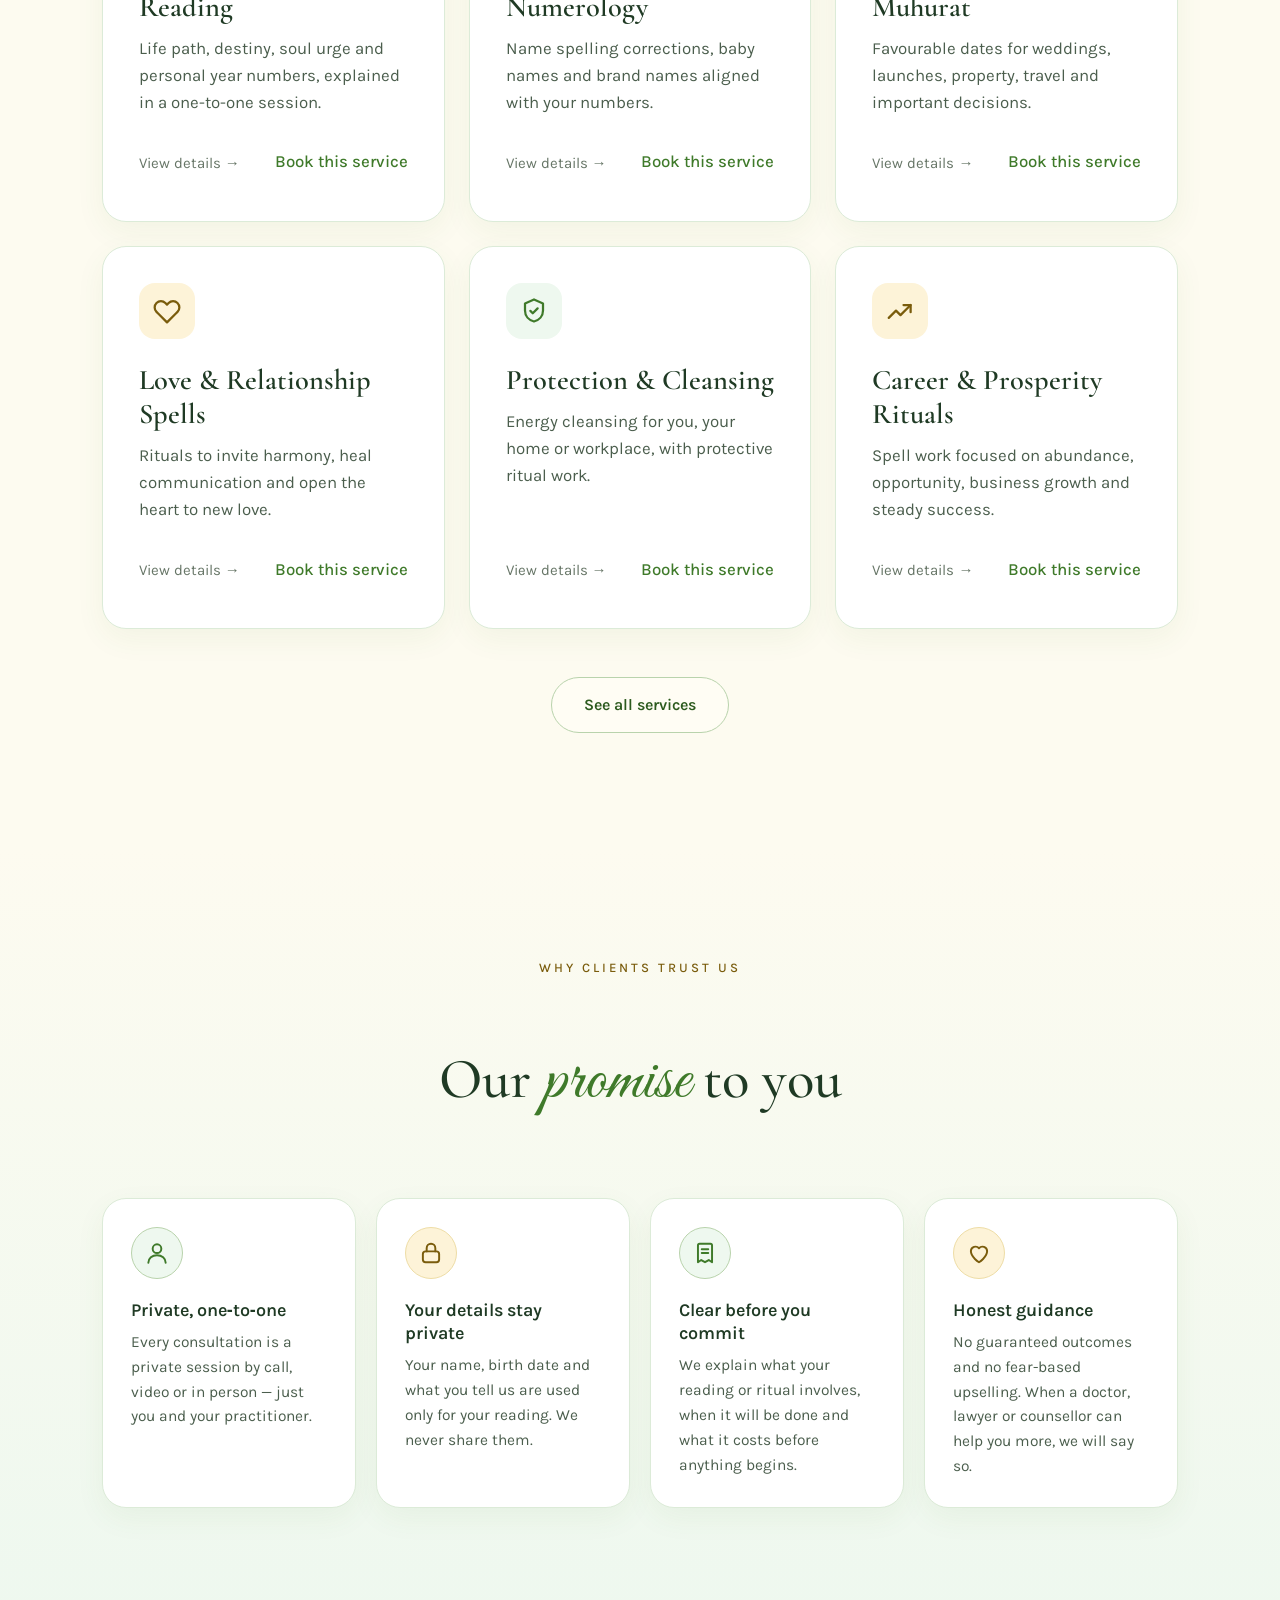
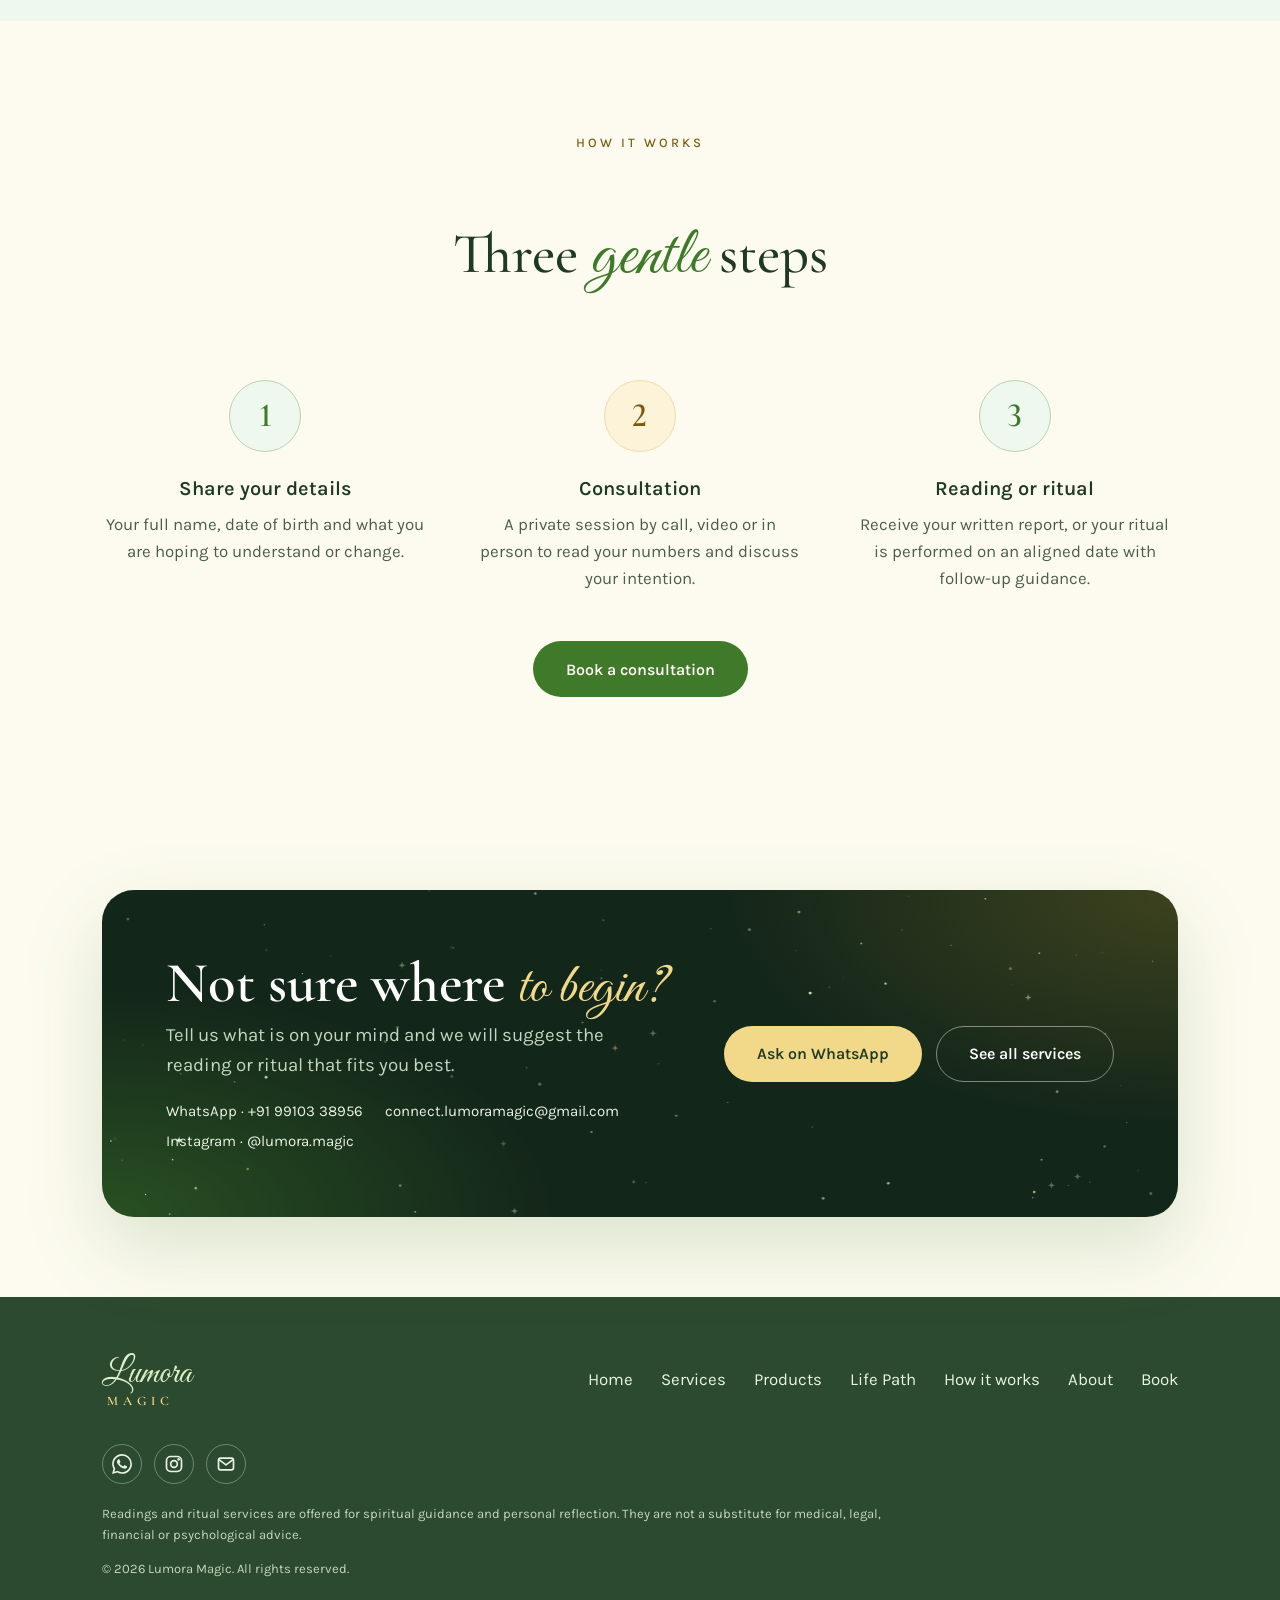
==== commit 5d2176c9: "Switch to the new WhatsApp number and add a WhatsApp button WhatsApp links now go to +91 99103 38956" ====
--- a/index.html
+++ b/index.html
@@ -22,8 +22,8 @@
 <link rel="preconnect" href="https://fonts.googleapis.com">
 <link rel="preconnect" href="https://fonts.gstatic.com" crossorigin>
 <link rel="stylesheet" href="https://fonts.googleapis.com/css2?family=Cormorant+Garamond:ital,wght@0,500;0,600;1,500&amp;family=Great+Vibes&amp;family=Karla:wght@400;500;600&amp;display=swap">
-<link rel="stylesheet" href="css/styles.css?v=20260926-23">
-<script src="js/main.js?v=20260926-6" defer></script>
+<link rel="stylesheet" href="css/styles.css?v=20260926-24">
+<script src="js/main.js?v=20260926-7" defer></script>
 </head>
 <body>
 
@@ -288,13 +288,13 @@
             <h2 class="cta-band__title" id="cta-title">Not sure where <span class="script">to begin?</span></h2>
             <p class="cta-band__text">Tell us what is on your mind and we will suggest the reading or ritual that fits you best.</p>
             <ul class="cta-band__contact">
-              <li><a id="contact-whatsapp" href="https://wa.me/918273792119" target="_blank" rel="noopener">WhatsApp · +91 82737 92119</a></li>
+              <li><a id="contact-whatsapp" href="https://wa.me/919910338956" target="_blank" rel="noopener">WhatsApp · +91 99103 38956</a></li>
               <li><a id="contact-email" href="mailto:connect.lumoramagic@gmail.com">connect.lumoramagic@gmail.com</a></li>
-              <li><a id="contact-instagram" href="https://instagram.com/lumora.magic" target="_blank" rel="noopener">Instagram · @lumora.magic</a></li>
+              <li><a id="contact-instagram" href="https://www.instagram.com/lumora.magic/" target="_blank" rel="noopener">Instagram · @lumora.magic</a></li>
             </ul>
           </div>
           <div class="cta-band__actions">
-            <a class="btn btn--glow" id="cta-whatsapp" href="https://wa.me/918273792119" target="_blank" rel="noopener">Ask on WhatsApp</a>
+            <a class="btn btn--glow" id="cta-whatsapp" href="https://wa.me/919910338956" target="_blank" rel="noopener">Ask on WhatsApp</a>
             <a class="btn btn--secondary" href="/services">See all services</a>
           </div>
         </div>
@@ -324,6 +324,12 @@
       </nav>
     </div>
 
+    <ul class="footer__social" aria-label="Contact Lumora Magic">
+      <li><a class="footer__social-link" data-contact="whatsapp" href="https://wa.me/919910338956" target="_blank" rel="noopener" aria-label="WhatsApp +91 99103 38956"><svg width="20" height="20" viewBox="0 0 24 24" aria-hidden="true" focusable="false"><path fill="currentColor" d="M17.472 14.382c-.297-.149-1.758-.867-2.03-.967-.273-.099-.471-.148-.67.15-.197.297-.767.966-.94 1.164-.173.199-.347.223-.644.075-.297-.15-1.255-.463-2.39-1.475-.883-.788-1.48-1.761-1.653-2.059-.173-.297-.018-.458.13-.606.134-.133.298-.347.446-.52.149-.174.198-.298.298-.497.099-.198.05-.371-.025-.52-.075-.149-.669-1.612-.916-2.207-.242-.579-.487-.5-.669-.51-.173-.008-.371-.01-.57-.01-.198 0-.52.074-.792.372-.272.297-1.04 1.016-1.04 2.479 0 1.462 1.065 2.875 1.213 3.074.149.198 2.096 3.2 5.077 4.487.709.306 1.262.489 1.694.625.712.227 1.36.195 1.871.118.571-.085 1.758-.719 2.006-1.413.248-.694.248-1.289.173-1.413-.074-.124-.272-.198-.57-.347m-5.421 7.403h-.004a9.87 9.87 0 0 1-5.031-1.378l-.361-.214-3.741.982.998-3.648-.235-.374a9.86 9.86 0 0 1-1.51-5.26c.001-5.45 4.436-9.884 9.888-9.884 2.64 0 5.122 1.03 6.988 2.898a9.825 9.825 0 0 1 2.893 6.994c-.003 5.45-4.437 9.884-9.885 9.884m8.413-18.297A11.815 11.815 0 0 0 12.05 0C5.495 0 .16 5.335.157 11.892c0 2.096.547 4.142 1.588 5.945L.057 24l6.305-1.654a11.882 11.882 0 0 0 5.683 1.448h.005c6.554 0 11.89-5.335 11.893-11.893a11.821 11.821 0 0 0-3.48-8.413Z"/></svg></a></li>
+      <li><a class="footer__social-link" data-contact="instagram" href="https://www.instagram.com/lumora.magic/" target="_blank" rel="noopener" aria-label="Instagram @lumora.magic"><svg width="20" height="20" viewBox="0 0 24 24" fill="none" stroke="currentColor" stroke-width="2" stroke-linecap="round" stroke-linejoin="round" aria-hidden="true" focusable="false"><rect x="3" y="3" width="18" height="18" rx="5"/><circle cx="12" cy="12" r="4"/><circle cx="17.5" cy="6.5" r="0.6" fill="currentColor"/></svg></a></li>
+      <li><a class="footer__social-link" data-contact="email" href="mailto:connect.lumoramagic@gmail.com" aria-label="Email connect.lumoramagic@gmail.com"><svg width="20" height="20" viewBox="0 0 24 24" fill="none" stroke="currentColor" stroke-width="2" stroke-linecap="round" stroke-linejoin="round" aria-hidden="true" focusable="false"><rect x="3" y="5" width="18" height="14" rx="2.5"/><path d="m4 7 8 6 8-6"/></svg></a></li>
+    </ul>
+
     <p class="footer__disclaimer">Readings and ritual services are offered for spiritual guidance and personal reflection. They are not a substitute for medical, legal, financial or psychological advice.</p>
     <p class="footer__copy">&copy; <span id="year">2026</span> Lumora Magic. All rights reserved.</p>
   </div>
--- a/css/styles.css
+++ b/css/styles.css
@@ -1667,6 +1667,26 @@
 
 .footer :focus-visible { outline-color: var(--footer-text); }
 
+.footer__social {
+  display: flex;
+  gap: 12px;
+  margin-bottom: 20px;
+}
+
+.footer__social-link {
+  display: inline-flex;
+  align-items: center;
+  justify-content: center;
+  width: 40px;
+  height: 40px;
+  border-radius: 50%;
+  border: 1px solid rgba(234, 243, 228, 0.35);
+  color: var(--footer-text);
+  transition: background-color 0.2s ease, color 0.2s ease;
+}
+
+.footer__social-link:hover { background: var(--footer-text); color: var(--footer); }
+
 .footer__disclaimer {
   max-width: 820px;
   font-size: 0.8125rem;
@@ -1903,3 +1923,47 @@
   .numbers__label { font-size: 0.75rem; }
   .cta-band { padding-block: 24px; }
 }
+
+/* WhatsApp button, fixed in the bottom-right corner of every page (added by
+   initWhatsAppButton() in main.js). A soft ring pulses around it now and then. */
+.whatsapp-fab {
+  position: fixed;
+  right: max(16px, env(safe-area-inset-right));
+  bottom: max(16px, env(safe-area-inset-bottom));
+  z-index: 45;
+  display: inline-flex;
+  align-items: center;
+  justify-content: center;
+  width: 58px;
+  height: 58px;
+  border-radius: 50%;
+  background: #25D366;
+  color: #fff;
+  box-shadow: 0 8px 24px rgba(18, 140, 60, 0.35);
+  transition: transform 0.2s ease;
+}
+
+.whatsapp-fab:hover { transform: scale(1.06); }
+
+.whatsapp-fab::after {
+  content: "";
+  position: absolute;
+  inset: 0;
+  border-radius: 50%;
+  border: 2px solid #25D366;
+  animation: whatsapp-ring 3s ease-out infinite;
+}
+
+@keyframes whatsapp-ring {
+  0%        { opacity: 0.7; transform: scale(1); }
+  60%, 100% { opacity: 0; transform: scale(1.5); }
+}
+
+@media (max-width: 639.98px) {
+  .whatsapp-fab { width: 52px; height: 52px; }
+  .footer__social { justify-content: center; margin-bottom: 12px; }
+}
+
+@media (prefers-reduced-motion: reduce) {
+  .whatsapp-fab::after { animation: none; opacity: 0; }
+}
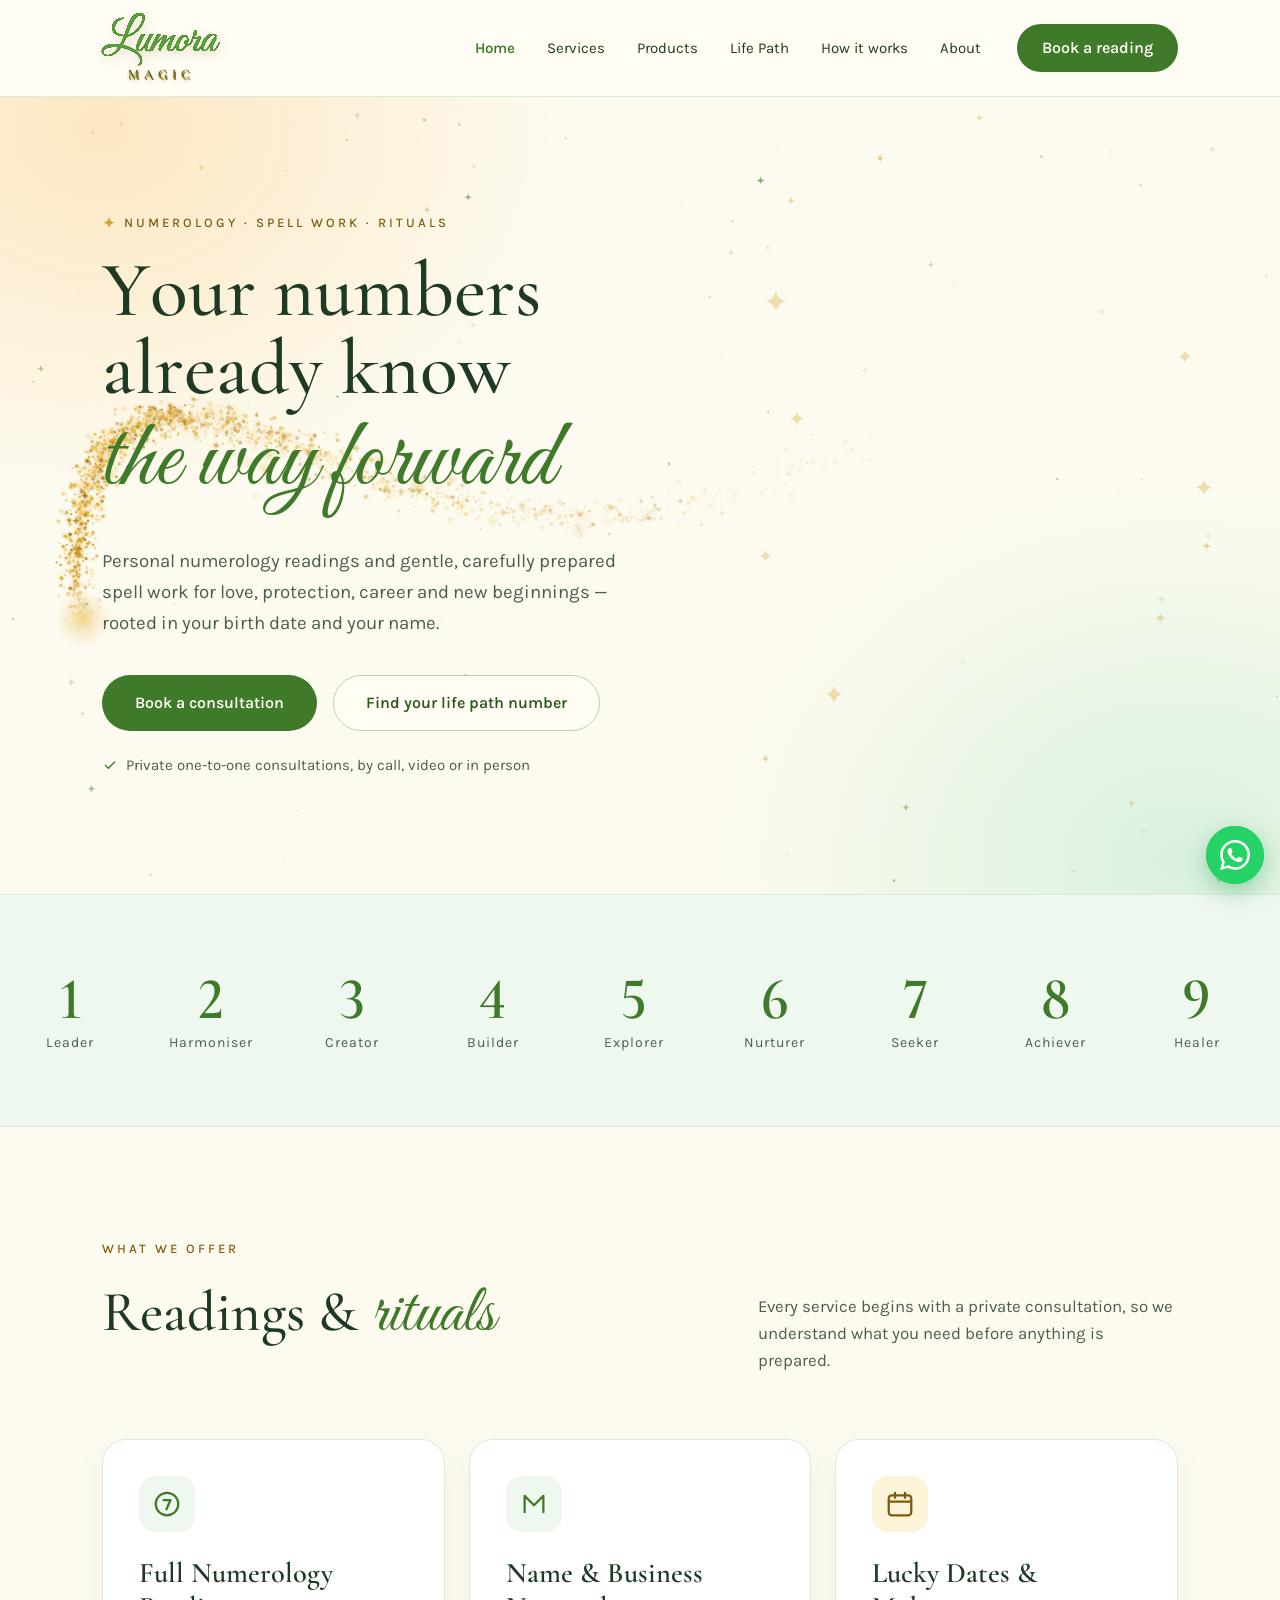
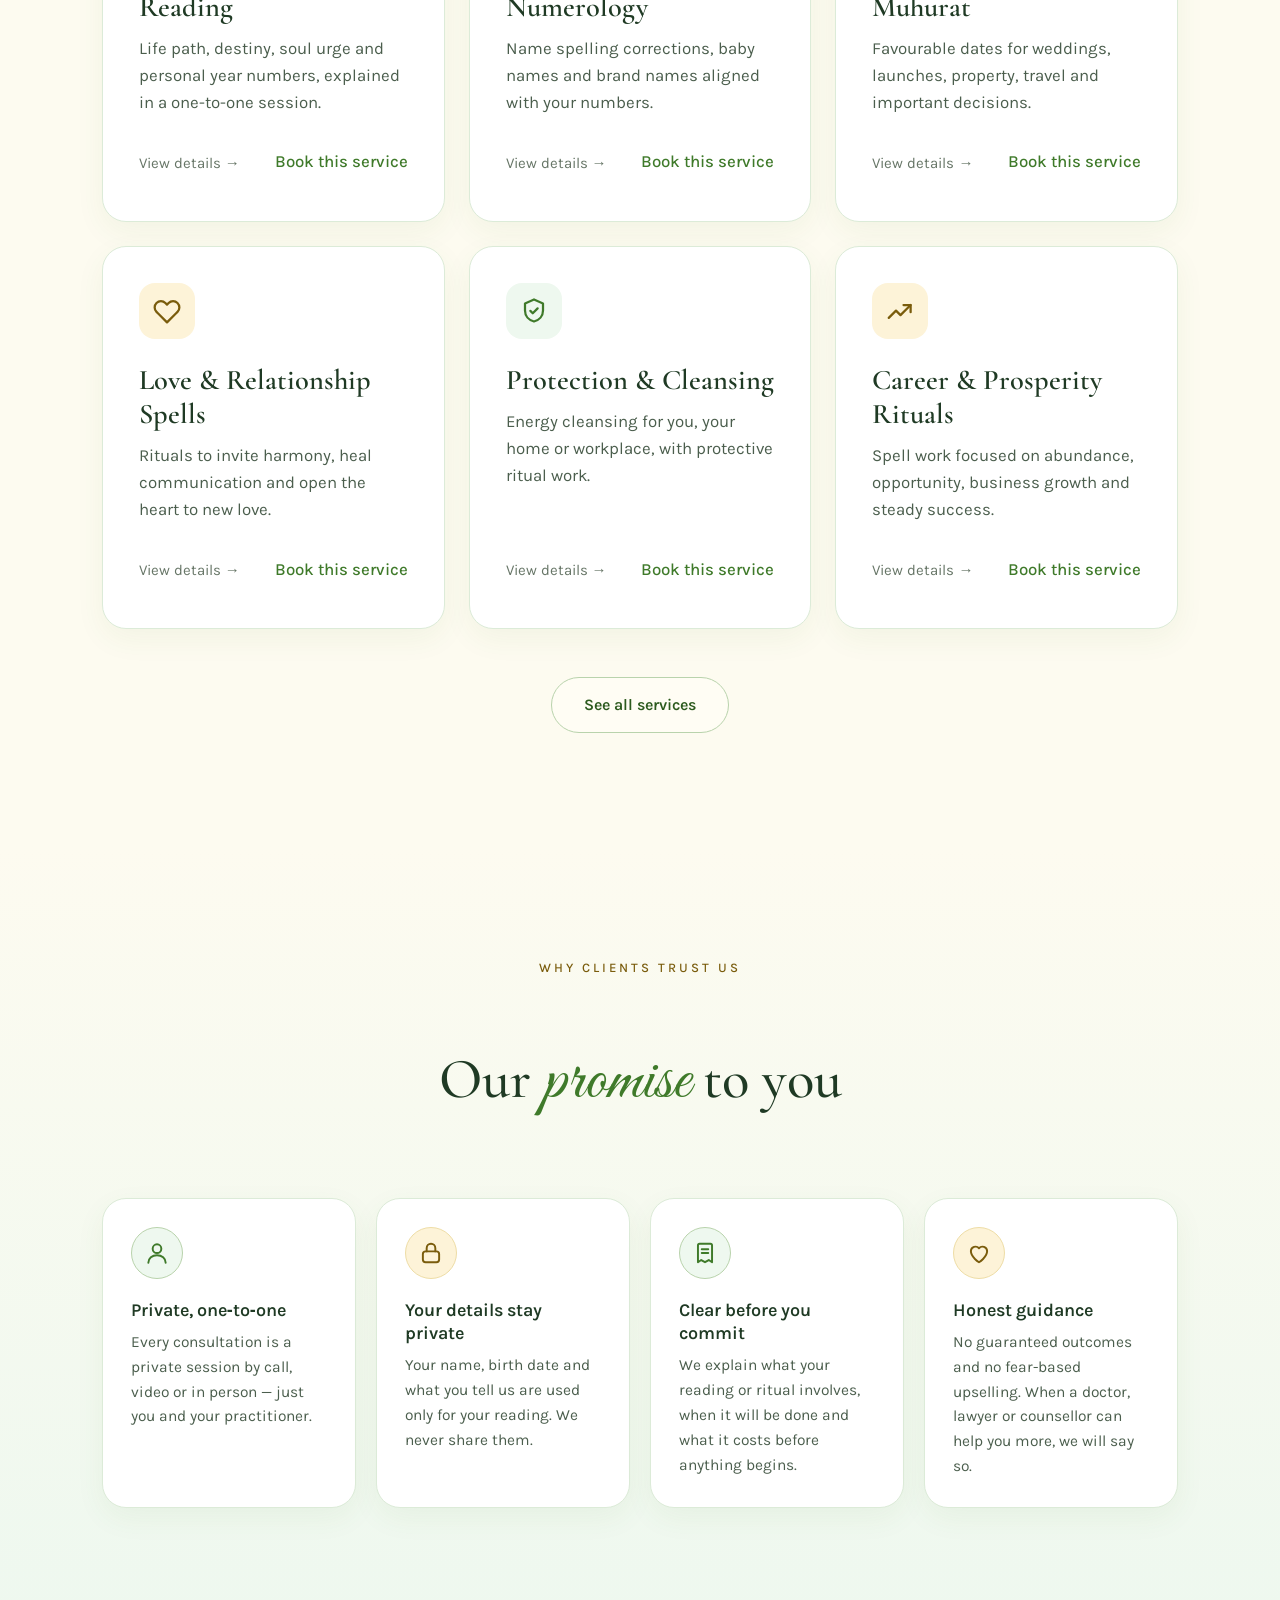
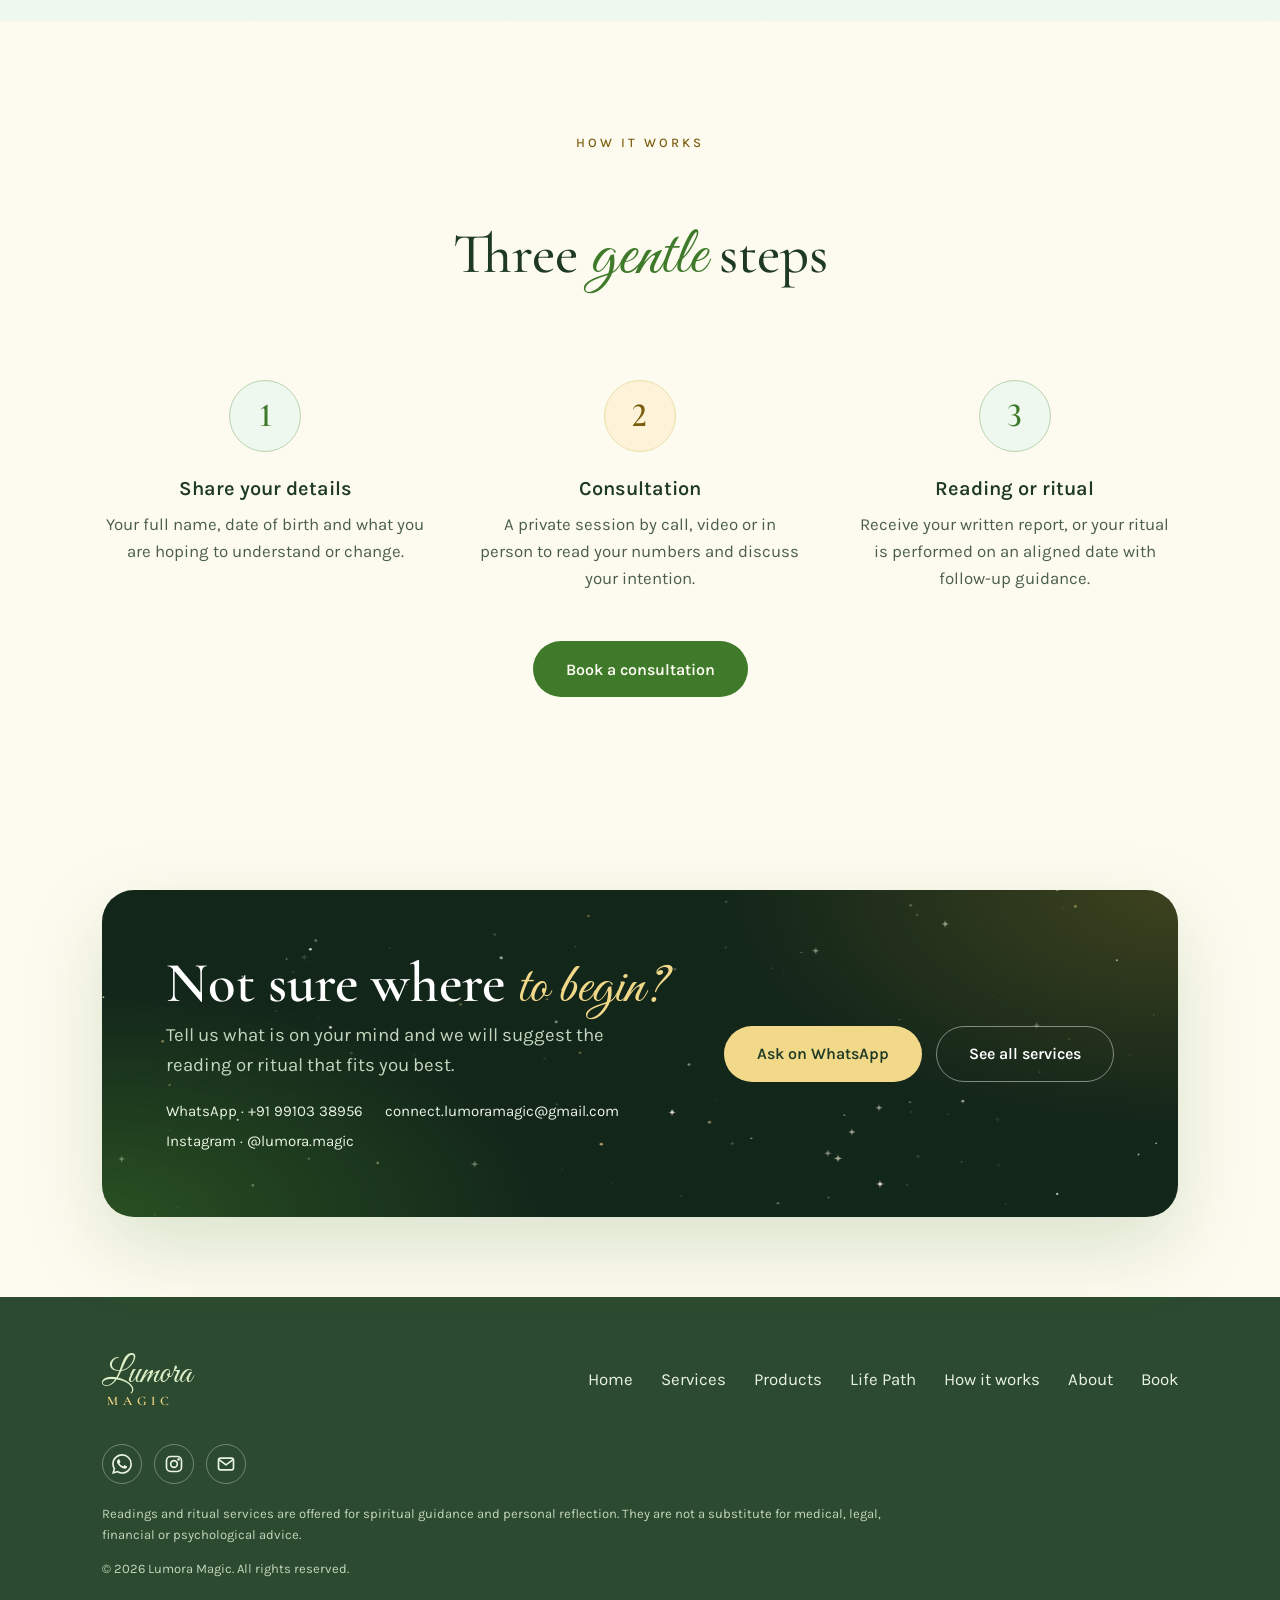
==== commit 50258e0a: "Make the hero's glitter trail thinner The trail is now a fine line of sparkles: it is narrower (and " ====
--- a/index.html
+++ b/index.html
@@ -23,7 +23,7 @@
 <link rel="preconnect" href="https://fonts.gstatic.com" crossorigin>
 <link rel="stylesheet" href="https://fonts.googleapis.com/css2?family=Cormorant+Garamond:ital,wght@0,500;0,600;1,500&amp;family=Great+Vibes&amp;family=Karla:wght@400;500;600&amp;display=swap">
 <link rel="stylesheet" href="css/styles.css?v=20260926-24">
-<script src="js/main.js?v=20260926-7" defer></script>
+<script src="js/main.js?v=20260926-8" defer></script>
 </head>
 <body>
 
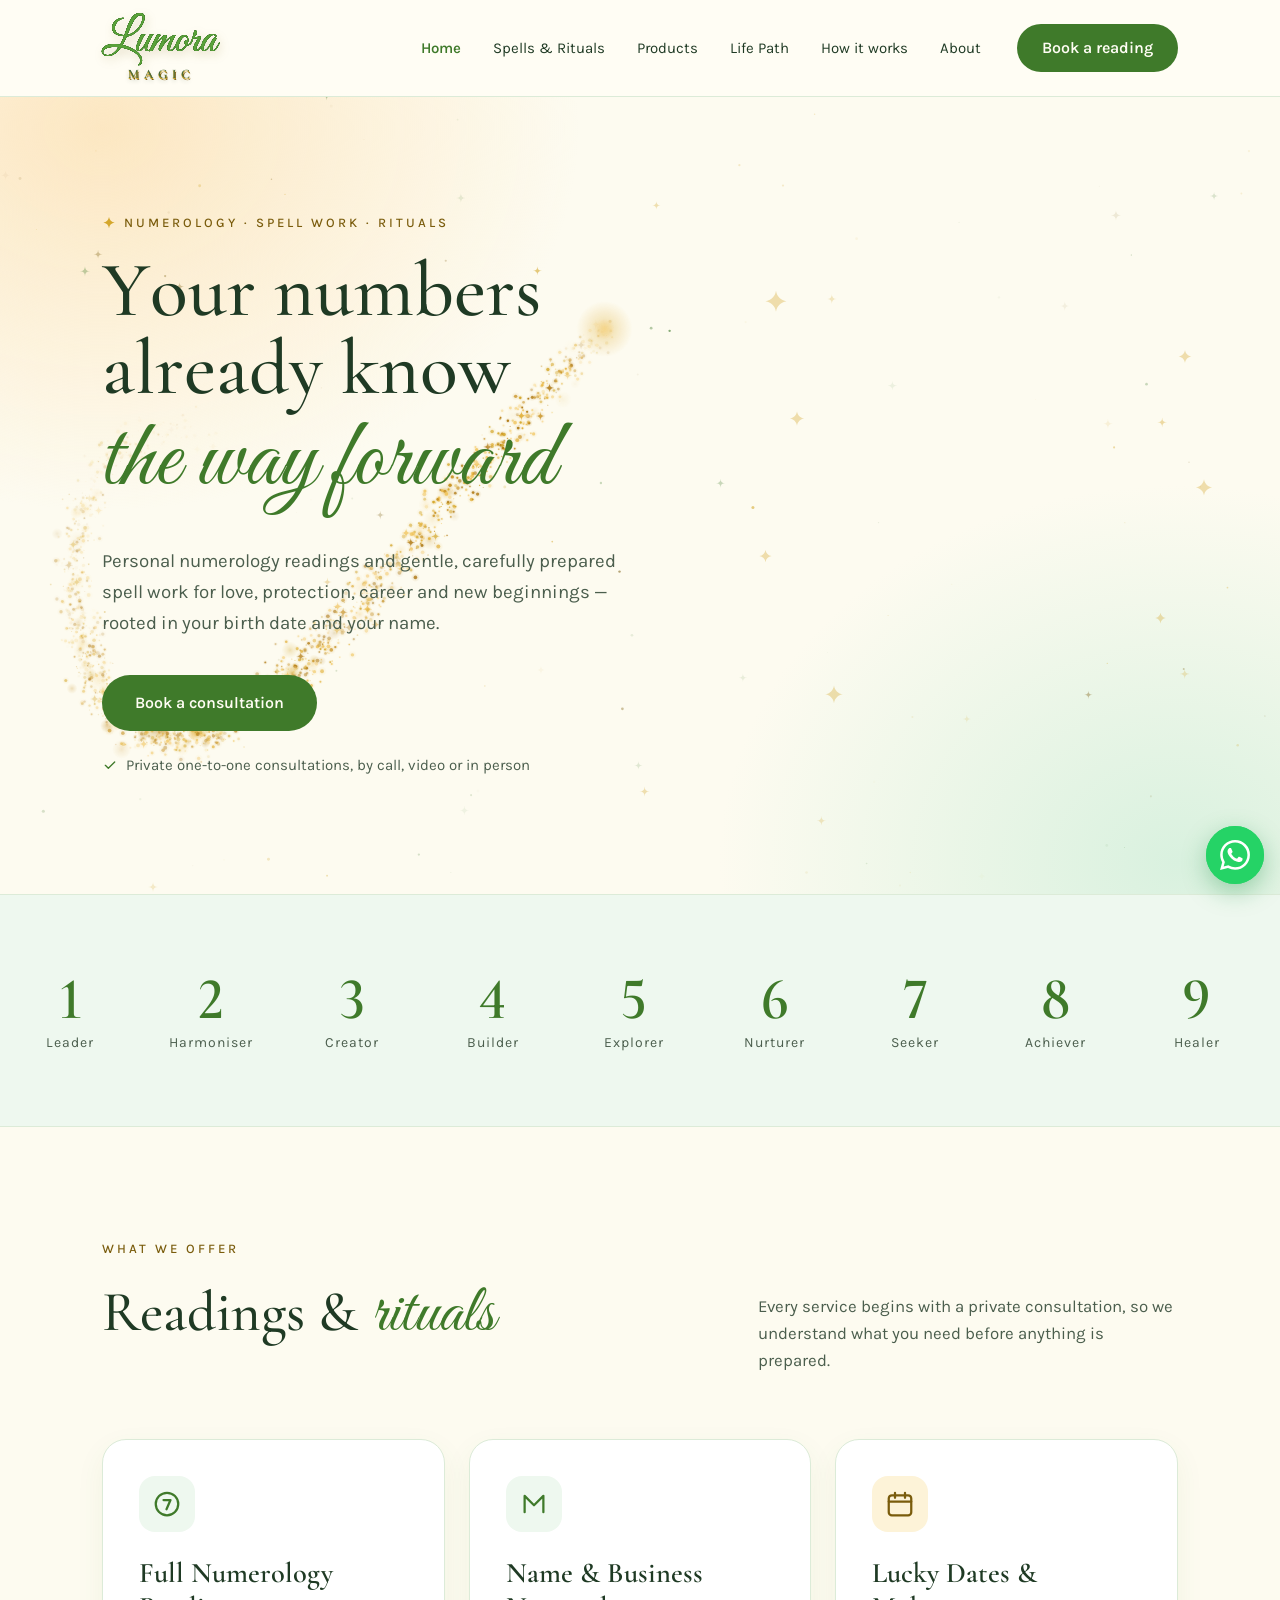
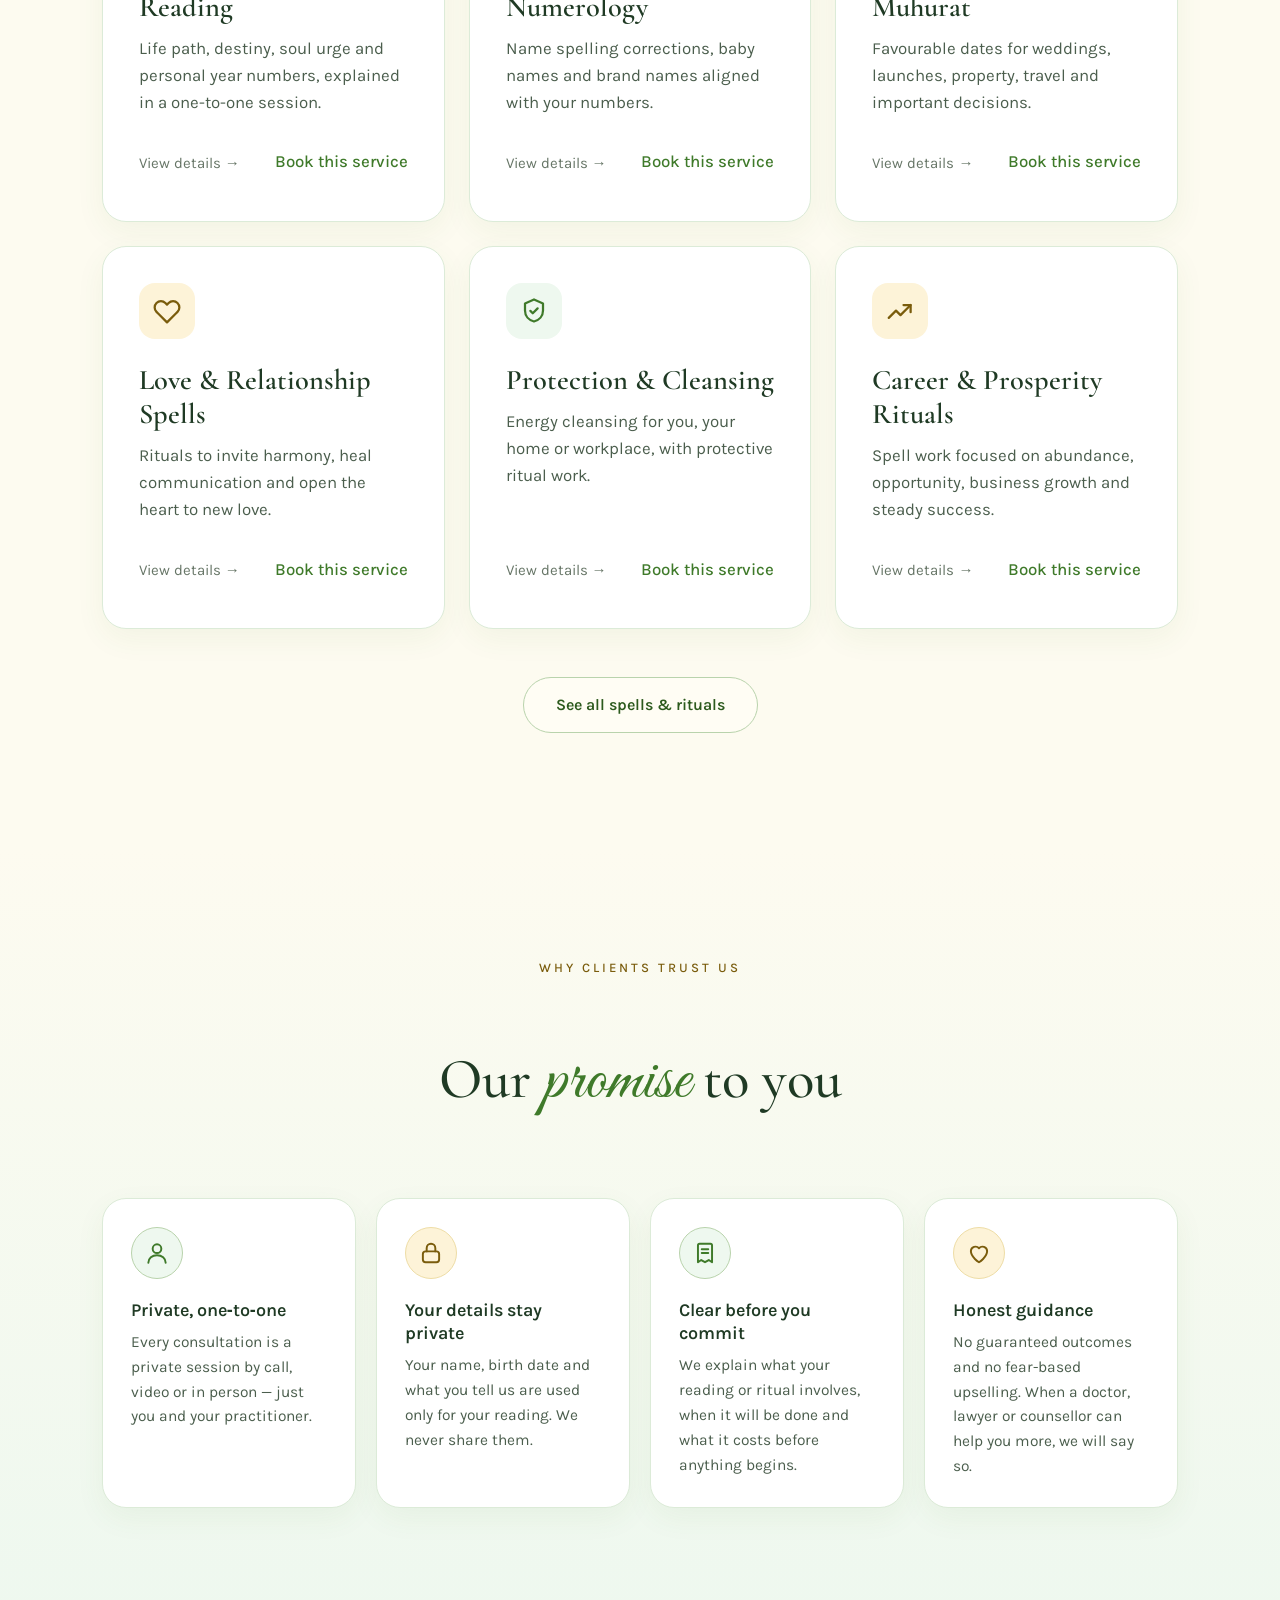
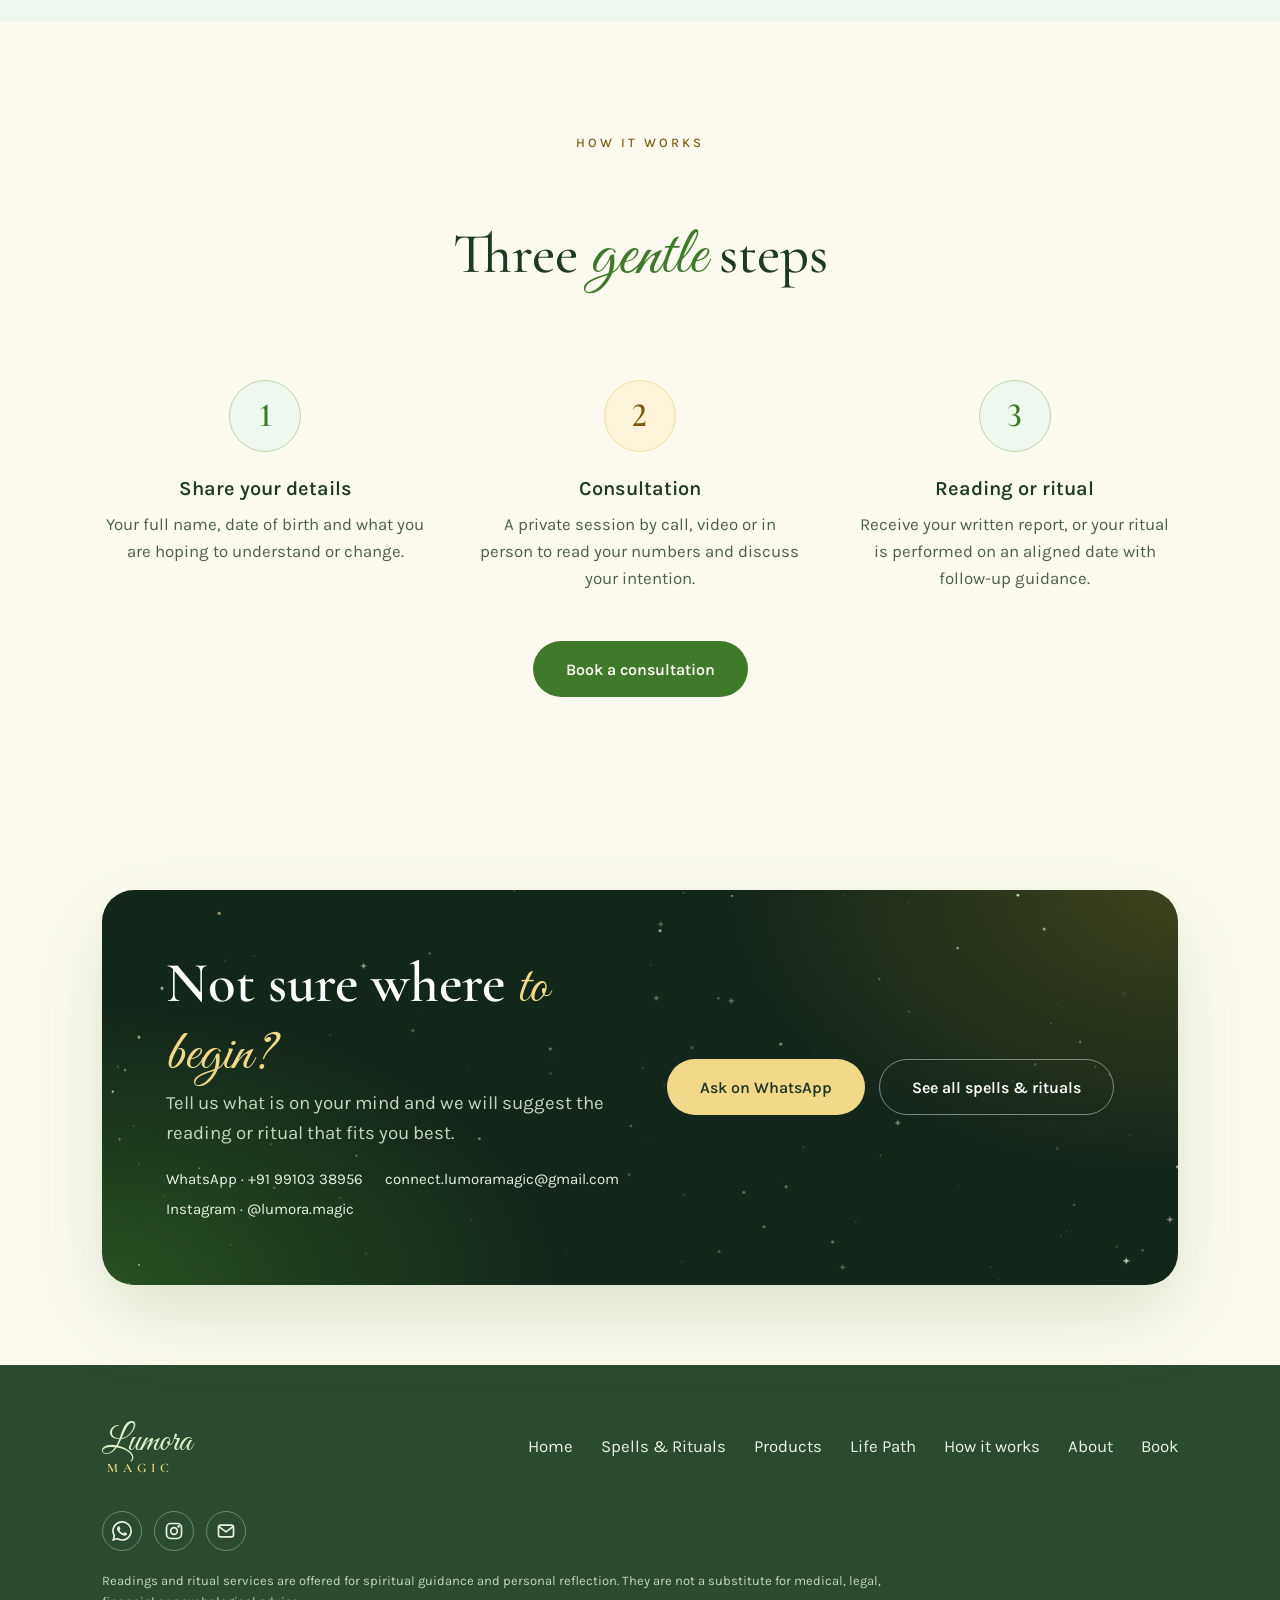
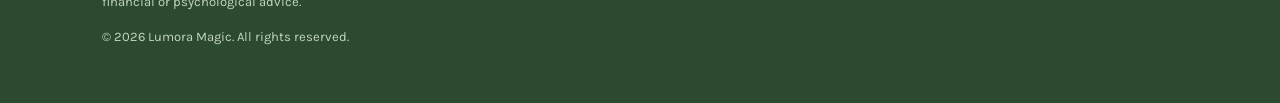
==== commit 1d483145: "Rename Services to Spells & Rituals and drop the life path hero button Co-Authored-By: Claude Opus 5" ====
--- a/index.html
+++ b/index.html
@@ -43,7 +43,7 @@
     <nav class="nav" id="primary-nav" aria-label="Primary">
       <ul class="nav__list">
         <li><a class="nav__link" href="/" aria-current="page">Home</a></li>
-        <li><a class="nav__link" href="/services">Services</a></li>
+        <li><a class="nav__link" href="/services">Spells &amp; Rituals</a></li>
         <li><a class="nav__link" href="/products">Products</a></li>
         <li><a class="nav__link" href="/life-path">Life Path</a></li>
         <li><a class="nav__link" href="/how-it-works">How it works</a></li>
@@ -78,7 +78,6 @@
 
         <div class="hero__actions">
           <a class="btn btn--primary" href="/book">Book a consultation</a>
-          <a class="btn btn--secondary" href="/life-path">Find your life path number</a>
         </div>
 
         <p class="hero__note">
@@ -188,7 +187,7 @@
           <div class="card__links"><span class="card__more" aria-hidden="true">View details &rarr;</span> <a class="card__link" href="/book?service=Career%20%26%20Prosperity%20Rituals">Book this service</a></div>
         </li>
       </ul>
-      <p class="section__cta"><a class="btn btn--secondary" href="/services">See all services</a></p>
+      <p class="section__cta"><a class="btn btn--secondary" href="/services">See all spells &amp; rituals</a></p>
     </div>
   </section>
 
@@ -295,7 +294,7 @@
           </div>
           <div class="cta-band__actions">
             <a class="btn btn--glow" id="cta-whatsapp" href="https://wa.me/919910338956" target="_blank" rel="noopener">Ask on WhatsApp</a>
-            <a class="btn btn--secondary" href="/services">See all services</a>
+            <a class="btn btn--secondary" href="/services">See all spells &amp; rituals</a>
           </div>
         </div>
       </div>
@@ -314,7 +313,7 @@
       <nav class="footer__nav" aria-label="Footer">
         <ul class="footer__list">
           <li><a class="footer__link" href="/">Home</a></li>
-          <li><a class="footer__link" href="/services">Services</a></li>
+          <li><a class="footer__link" href="/services">Spells &amp; Rituals</a></li>
           <li><a class="footer__link" href="/products">Products</a></li>
           <li><a class="footer__link" href="/life-path">Life Path</a></li>
           <li><a class="footer__link" href="/how-it-works">How it works</a></li>
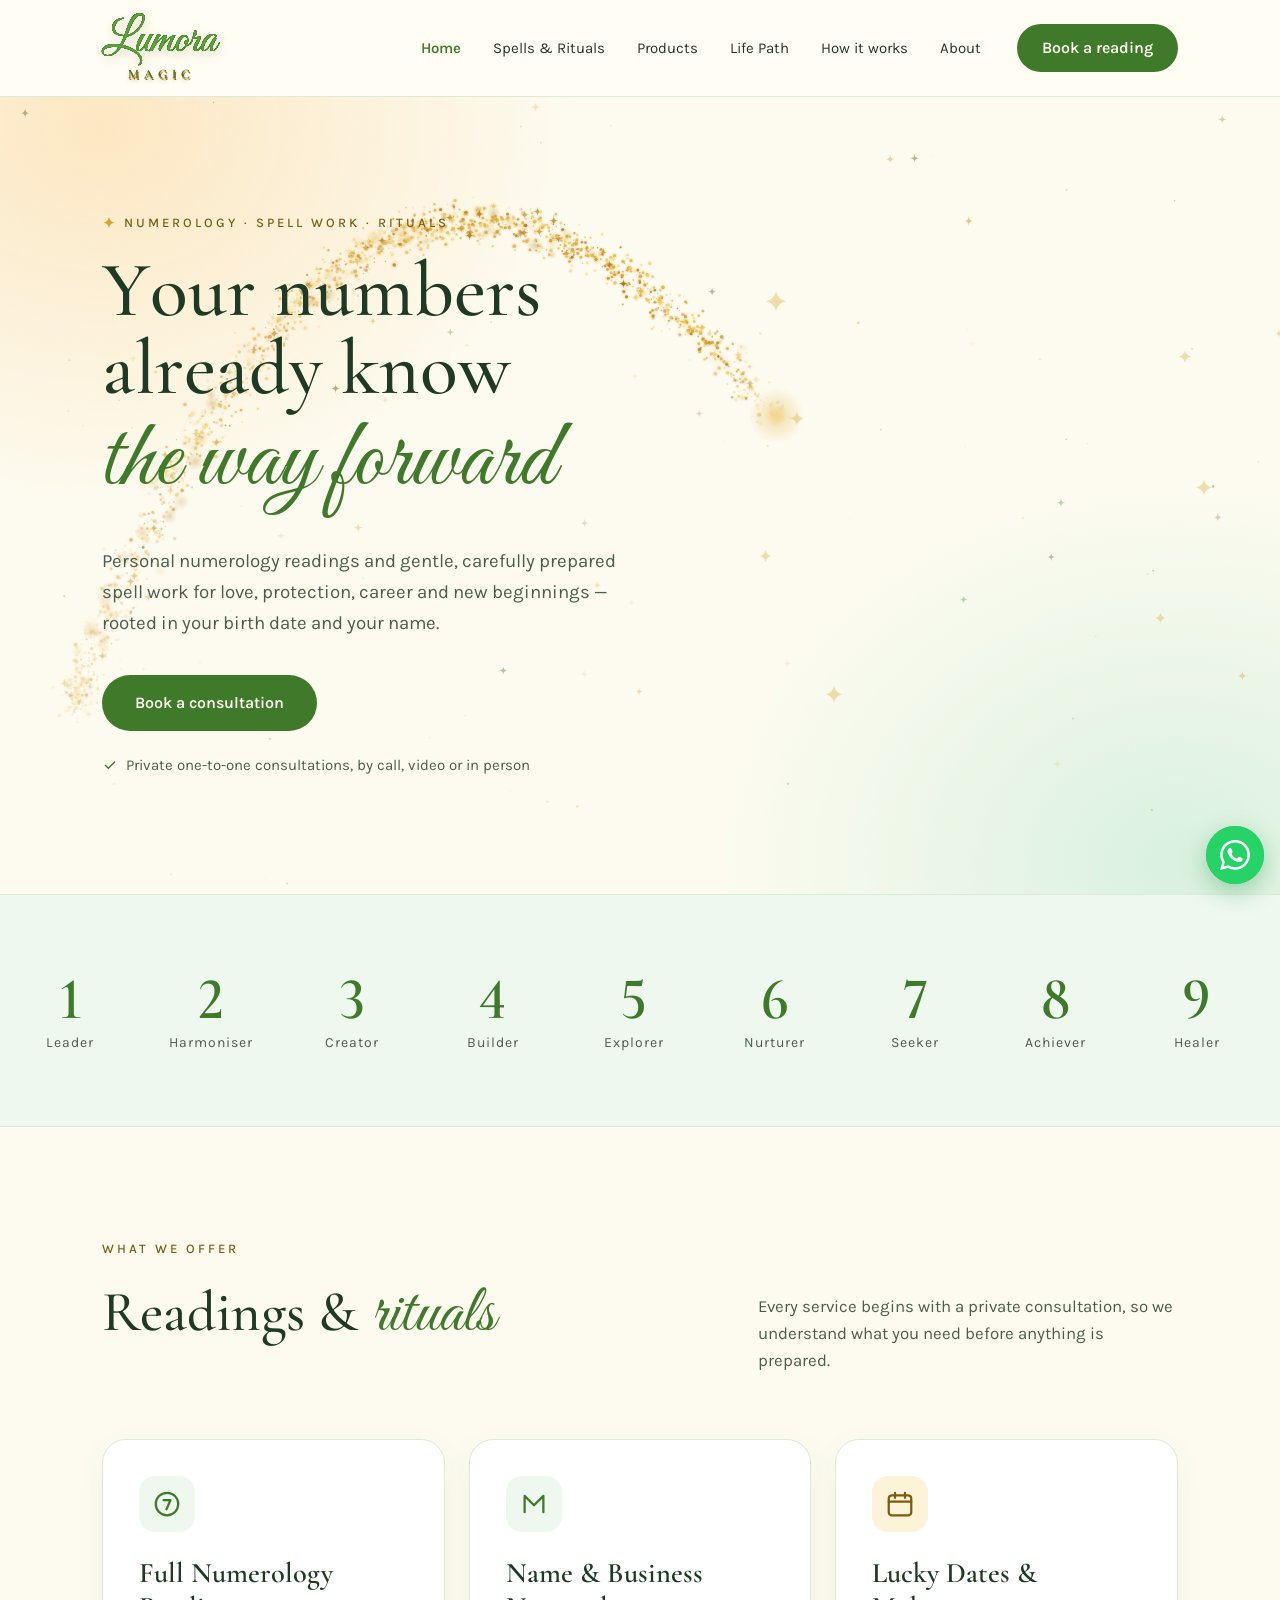
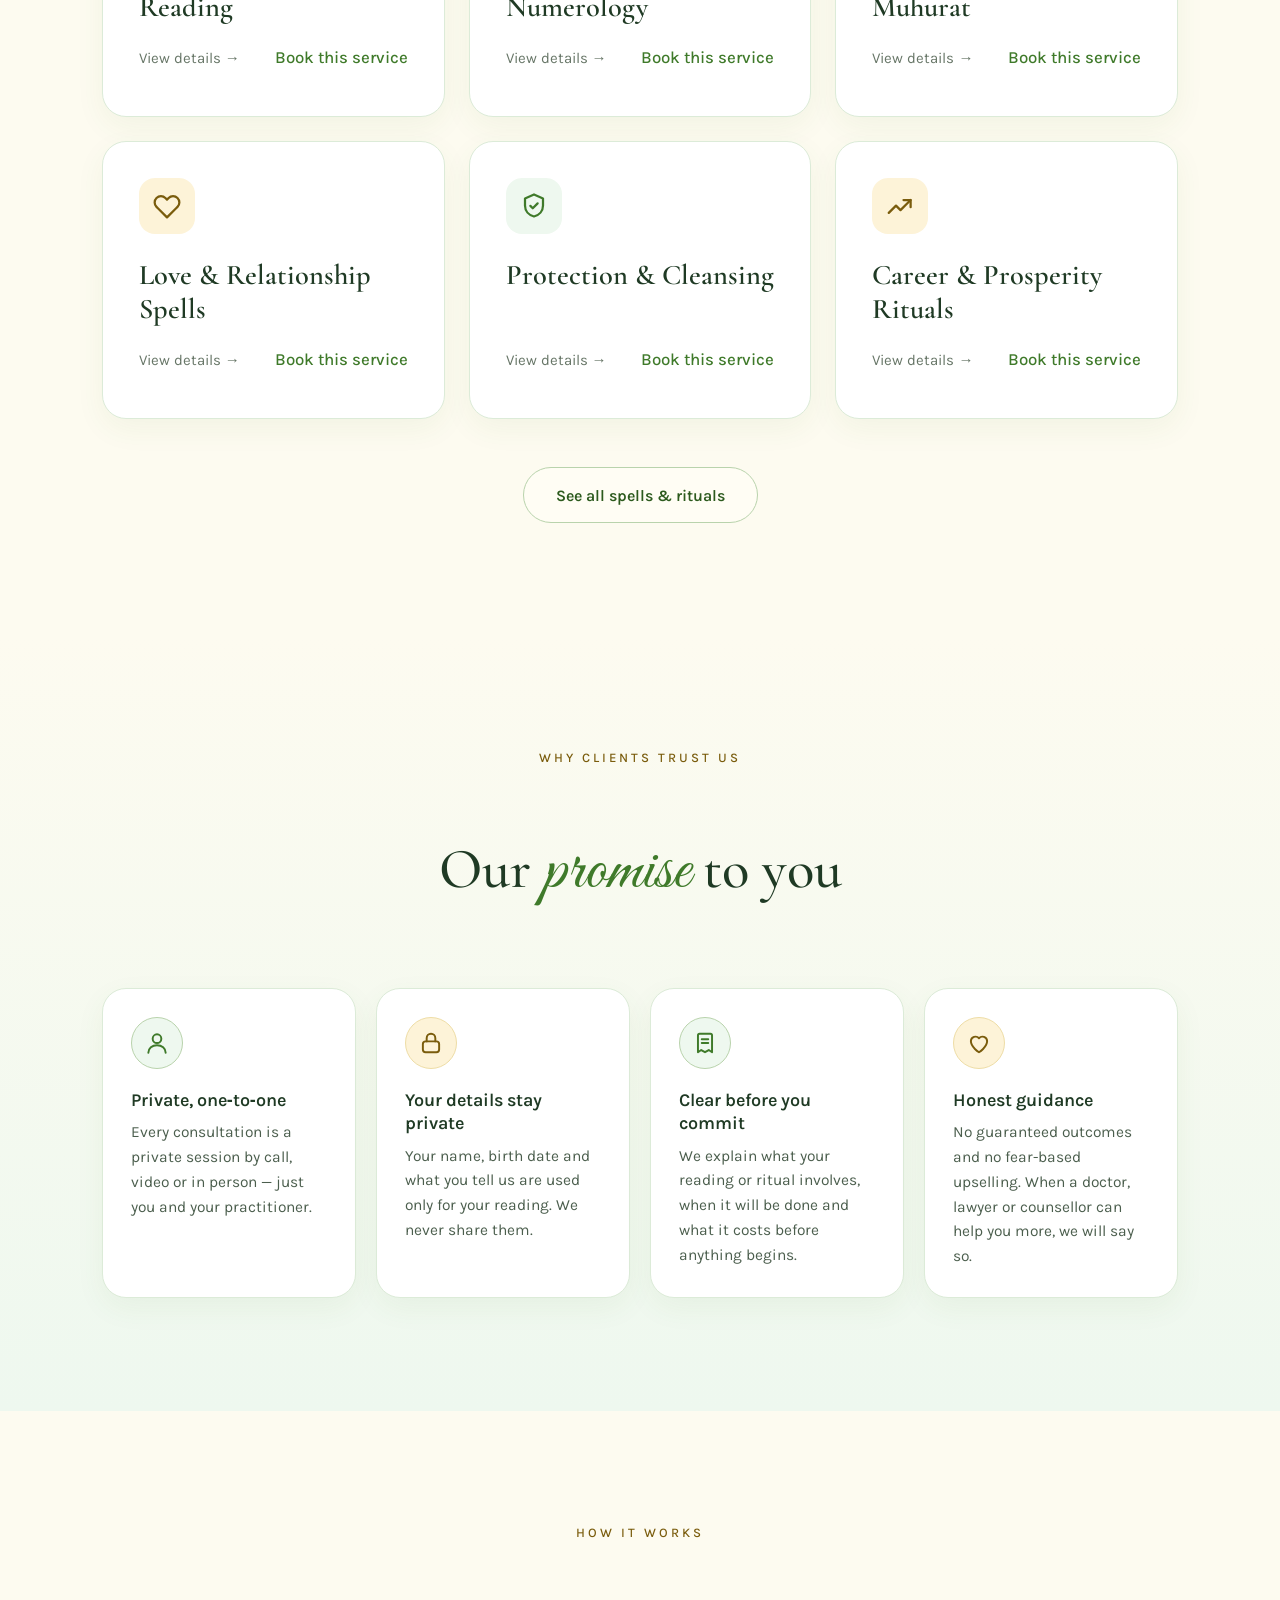
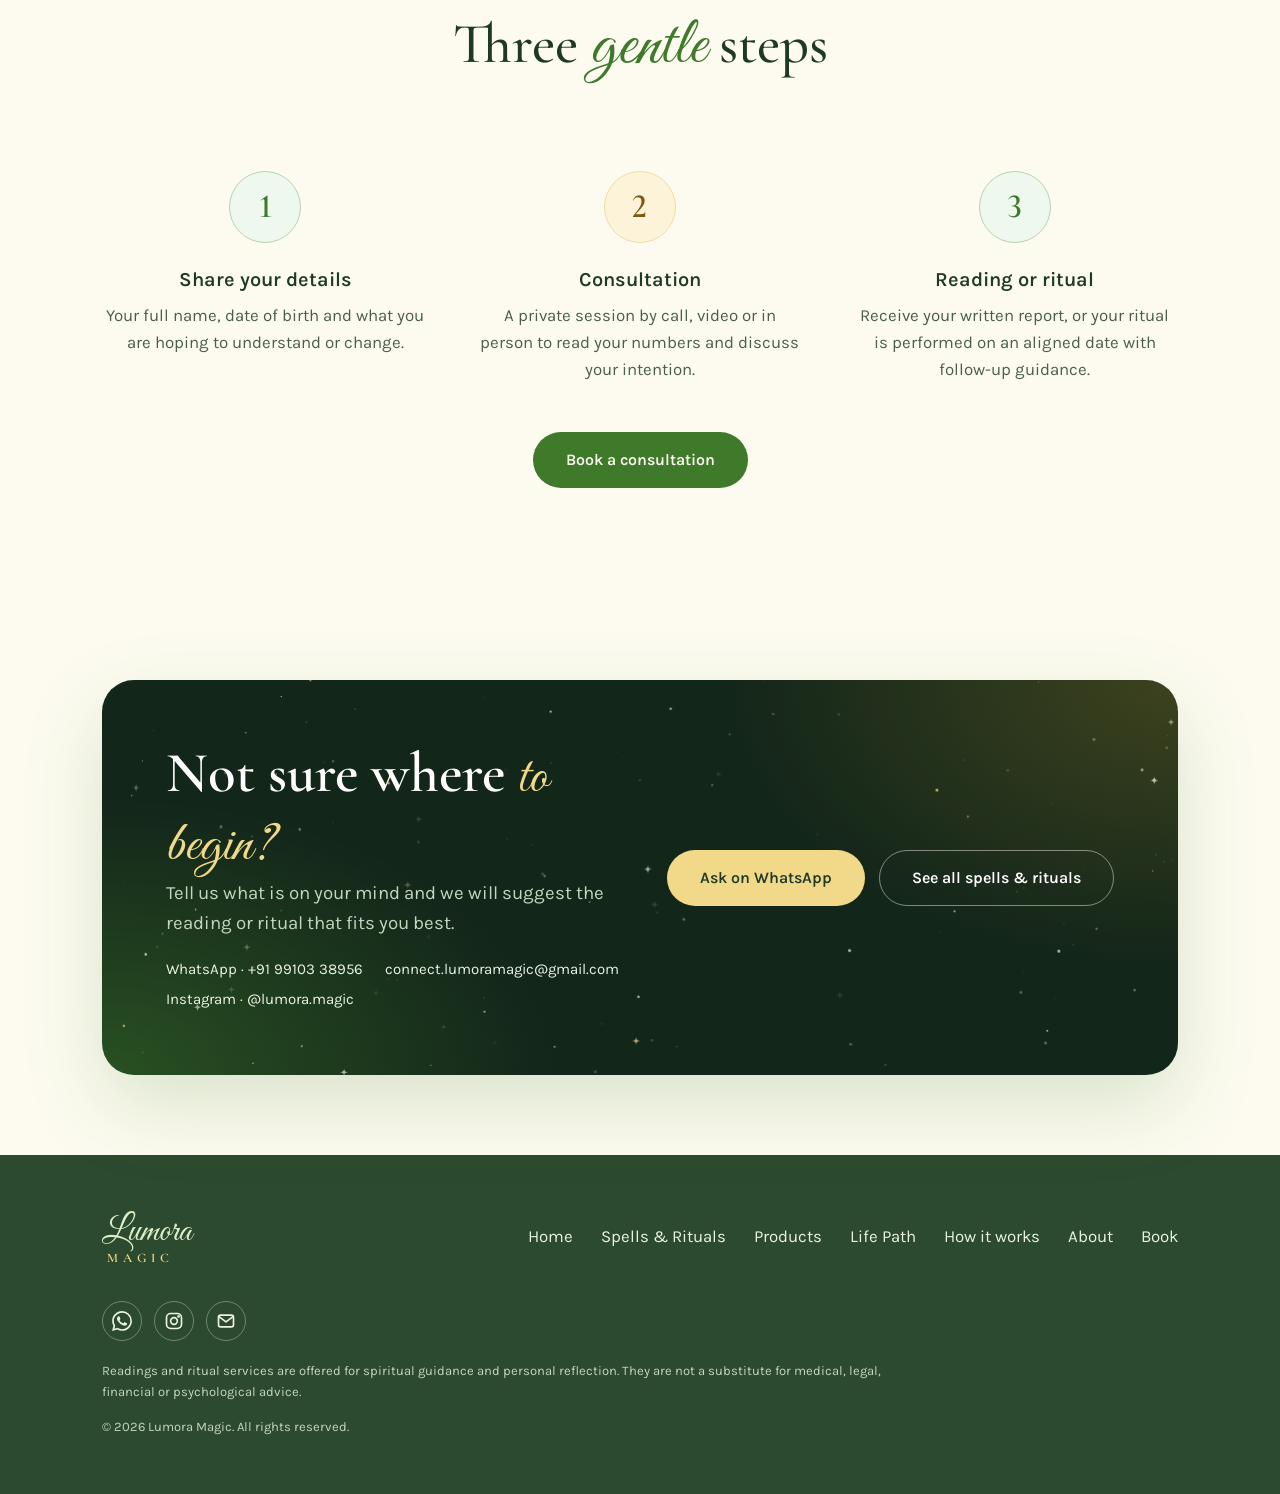
==== commit 257dc50f: "Let clients pick a duration & price on a service, and hide card text Co-Authored-By: Claude Opus 5.5" ====
--- a/index.html
+++ b/index.html
@@ -138,7 +138,6 @@
             <svg width="30" height="30" viewBox="0 0 24 24" fill="none" stroke="currentColor" stroke-width="1.8" stroke-linecap="round" stroke-linejoin="round" aria-hidden="true" focusable="false"><circle cx="12" cy="12" r="9"/><path d="M9.2 8.8h5.6l-3.2 7.4"/></svg>
           </span>
           <h3 class="card__title"><a class="card__title-link" href="/service?slug=full-numerology-reading">Full Numerology Reading</a></h3>
-          <p class="card__text">Life path, destiny, soul urge and personal year numbers, explained in a one-to-one session.</p>
           <div class="card__links"><span class="card__more" aria-hidden="true">View details &rarr;</span> <a class="card__link" href="/book?service=Full%20Numerology%20Reading">Book this service</a></div>
         </li>
 
@@ -147,7 +146,6 @@
             <svg width="30" height="30" viewBox="0 0 24 24" fill="none" stroke="currentColor" stroke-width="1.8" stroke-linecap="round" stroke-linejoin="round" aria-hidden="true" focusable="false"><path d="M4.5 18.5V5.5L12 13l7.5-7.5v13"/></svg>
           </span>
           <h3 class="card__title"><a class="card__title-link" href="/service?slug=name-business-numerology">Name &amp; Business Numerology</a></h3>
-          <p class="card__text">Name spelling corrections, baby names and brand names aligned with your numbers.</p>
           <div class="card__links"><span class="card__more" aria-hidden="true">View details &rarr;</span> <a class="card__link" href="/book?service=Name%20%26%20Business%20Numerology">Book this service</a></div>
         </li>
 
@@ -156,7 +154,6 @@
             <svg width="30" height="30" viewBox="0 0 24 24" fill="none" stroke="currentColor" stroke-width="1.8" stroke-linecap="round" stroke-linejoin="round" aria-hidden="true" focusable="false"><rect x="3" y="5" width="18" height="16" rx="2.5"/><path d="M8 3v4M16 3v4M3 10h18"/></svg>
           </span>
           <h3 class="card__title"><a class="card__title-link" href="/service?slug=lucky-dates-muhurat">Lucky Dates &amp; Muhurat</a></h3>
-          <p class="card__text">Favourable dates for weddings, launches, property, travel and important decisions.</p>
           <div class="card__links"><span class="card__more" aria-hidden="true">View details &rarr;</span> <a class="card__link" href="/book?service=Lucky%20Dates%20%26%20Muhurat">Book this service</a></div>
         </li>
 
@@ -165,7 +162,6 @@
             <svg width="30" height="30" viewBox="0 0 24 24" fill="none" stroke="currentColor" stroke-width="1.8" stroke-linecap="round" stroke-linejoin="round" aria-hidden="true" focusable="false"><path d="M20.4 5.6a5 5 0 0 0-7.1 0L12 6.9l-1.3-1.3a5 5 0 1 0-7.1 7.1l1.3 1.3L12 21.1l7.1-7.1 1.3-1.3a5 5 0 0 0 0-7.1Z"/></svg>
           </span>
           <h3 class="card__title"><a class="card__title-link" href="/service?slug=love-relationship-spells">Love &amp; Relationship Spells</a></h3>
-          <p class="card__text">Rituals to invite harmony, heal communication and open the heart to new love.</p>
           <div class="card__links"><span class="card__more" aria-hidden="true">View details &rarr;</span> <a class="card__link" href="/book?service=Love%20%26%20Relationship%20Spells">Book this service</a></div>
         </li>
 
@@ -174,7 +170,6 @@
             <svg width="30" height="30" viewBox="0 0 24 24" fill="none" stroke="currentColor" stroke-width="1.8" stroke-linecap="round" stroke-linejoin="round" aria-hidden="true" focusable="false"><path d="M12 2.8 19.2 6v5.6c0 4.5-3 7.8-7.2 8.8-4.2-1-7.2-4.3-7.2-8.8V6Z"/><path d="M9.1 11.9 11 13.8l3.9-3.9"/></svg>
           </span>
           <h3 class="card__title"><a class="card__title-link" href="/service?slug=protection-cleansing">Protection &amp; Cleansing</a></h3>
-          <p class="card__text">Energy cleansing for you, your home or workplace, with protective ritual work.</p>
           <div class="card__links"><span class="card__more" aria-hidden="true">View details &rarr;</span> <a class="card__link" href="/book?service=Protection%20%26%20Cleansing">Book this service</a></div>
         </li>
 
@@ -183,7 +178,6 @@
             <svg width="30" height="30" viewBox="0 0 24 24" fill="none" stroke="currentColor" stroke-width="1.8" stroke-linecap="round" stroke-linejoin="round" aria-hidden="true" focusable="false"><path d="M3 17.5 8.8 11.7l3.6 3.6L20.5 7.2"/><path d="M14.8 7.2h5.7v5.7"/></svg>
           </span>
           <h3 class="card__title"><a class="card__title-link" href="/service?slug=career-prosperity-rituals">Career &amp; Prosperity Rituals</a></h3>
-          <p class="card__text">Spell work focused on abundance, opportunity, business growth and steady success.</p>
           <div class="card__links"><span class="card__more" aria-hidden="true">View details &rarr;</span> <a class="card__link" href="/book?service=Career%20%26%20Prosperity%20Rituals">Book this service</a></div>
         </li>
       </ul>
--- a/css/styles.css
+++ b/css/styles.css
@@ -828,6 +828,10 @@
 
 .card__text { flex: 1 1 auto; margin-bottom: 24px; }
 
+/* Service cards have no text: keep their price and links at the bottom. */
+.card__title + .card__meta,
+.card__title + .card__links { margin-top: auto; }
+
 .card__meta {
   display: flex;
   align-items: baseline;
@@ -1029,6 +1033,45 @@
 }
 
 .item__duration { color: var(--muted); }
+
+/* Duration & price choices (3 days · ₹2,100…) */
+
+.choices { border: 0; padding: 0; margin: 0; min-width: 0; }
+
+.choices__legend { padding: 0; margin-bottom: 10px; font-weight: 600; color: var(--ink); }
+
+.choices__list { display: flex; flex-wrap: wrap; gap: 10px; }
+
+.choice { position: relative; }
+
+.choice__input { position: absolute; opacity: 0; width: 1px; height: 1px; }
+
+.choice__box {
+  display: grid;
+  gap: 2px;
+  min-width: 96px;
+  min-height: 44px;
+  padding: 10px 16px;
+  border: 1px solid var(--field-line);
+  border-radius: var(--radius-field);
+  background: var(--card);
+  text-align: center;
+  cursor: pointer;
+}
+
+.choice__label { font-weight: 600; color: var(--ink); }
+
+.choice__price { font-size: 0.875rem; color: var(--muted); }
+
+.choice__box:hover { border-color: var(--green); }
+
+.choice__input:checked + .choice__box {
+  border-color: var(--green);
+  background: var(--mint-50);
+  box-shadow: inset 0 0 0 1px var(--green);
+}
+
+.choice__input:focus-visible + .choice__box { outline: 3px solid var(--gold); outline-offset: 2px; }
 
 .item__lede { font-size: var(--fs-lede); color: var(--ink); }
 
